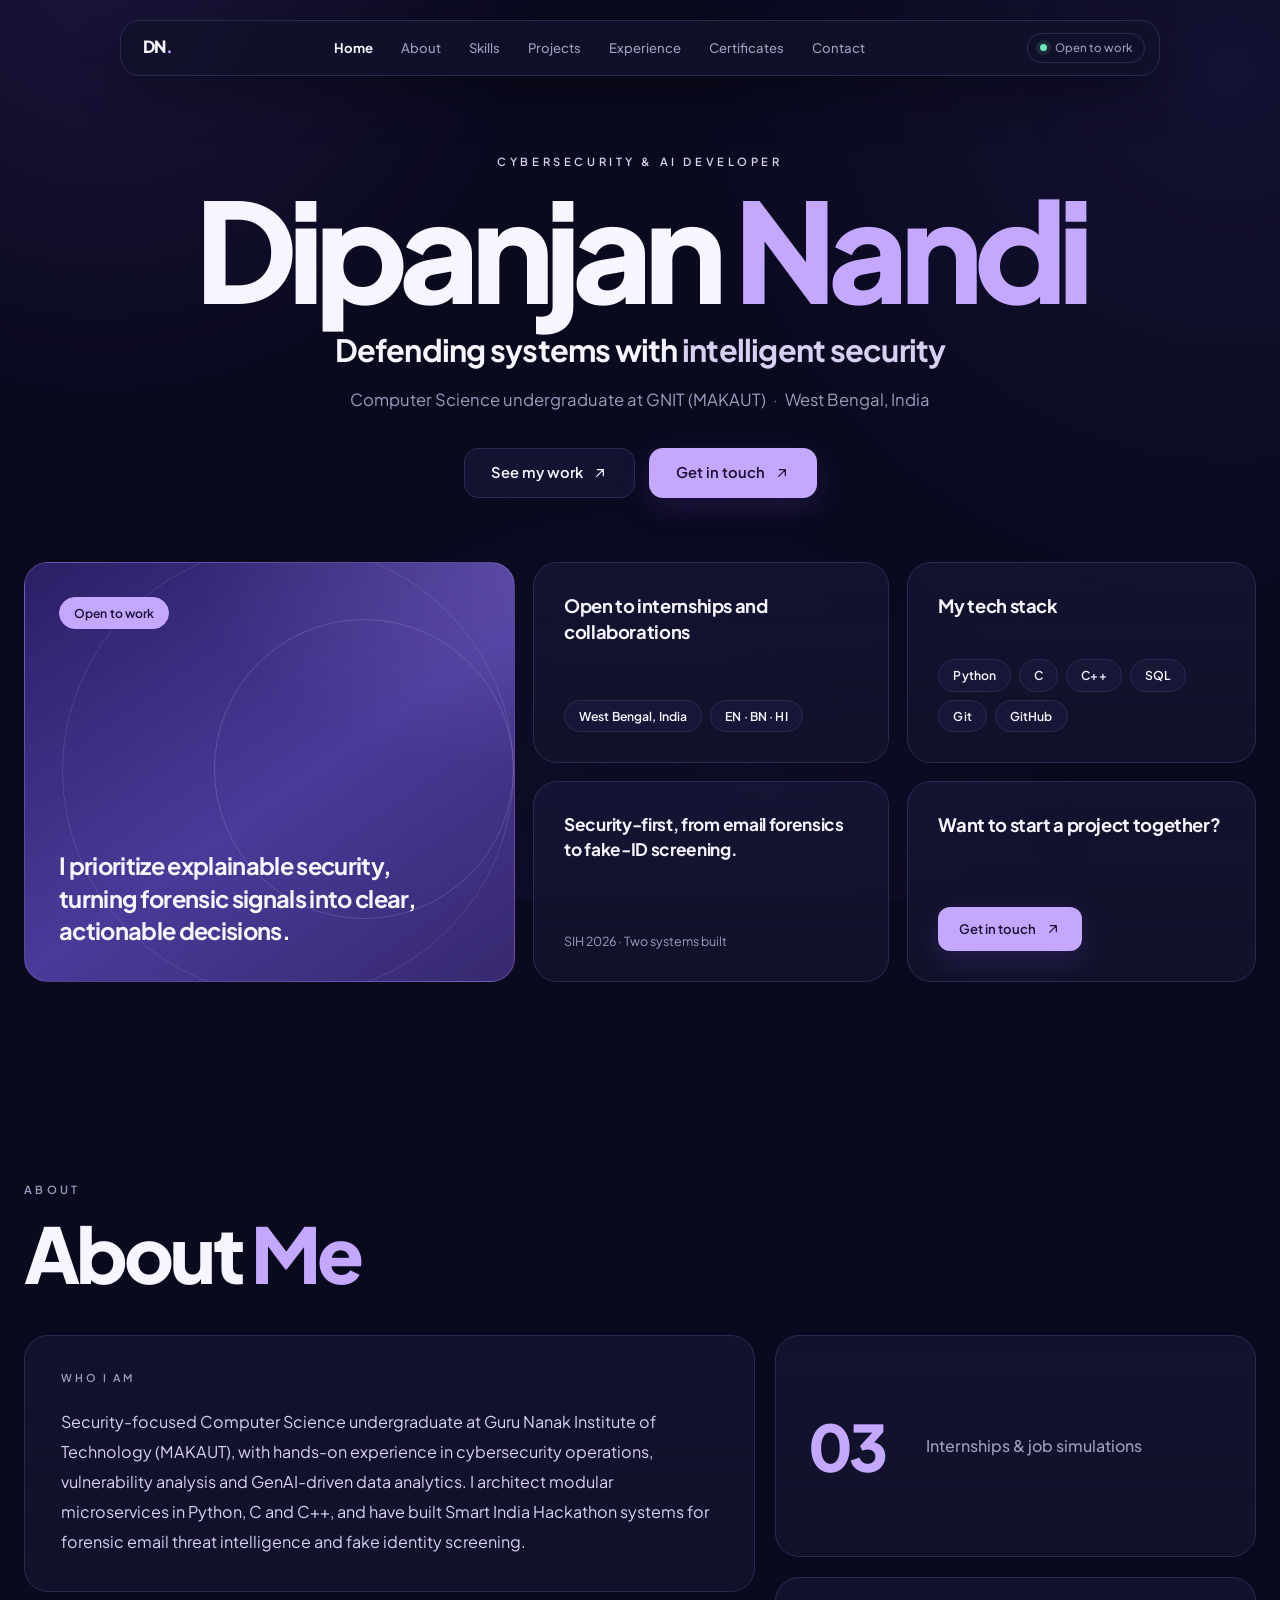
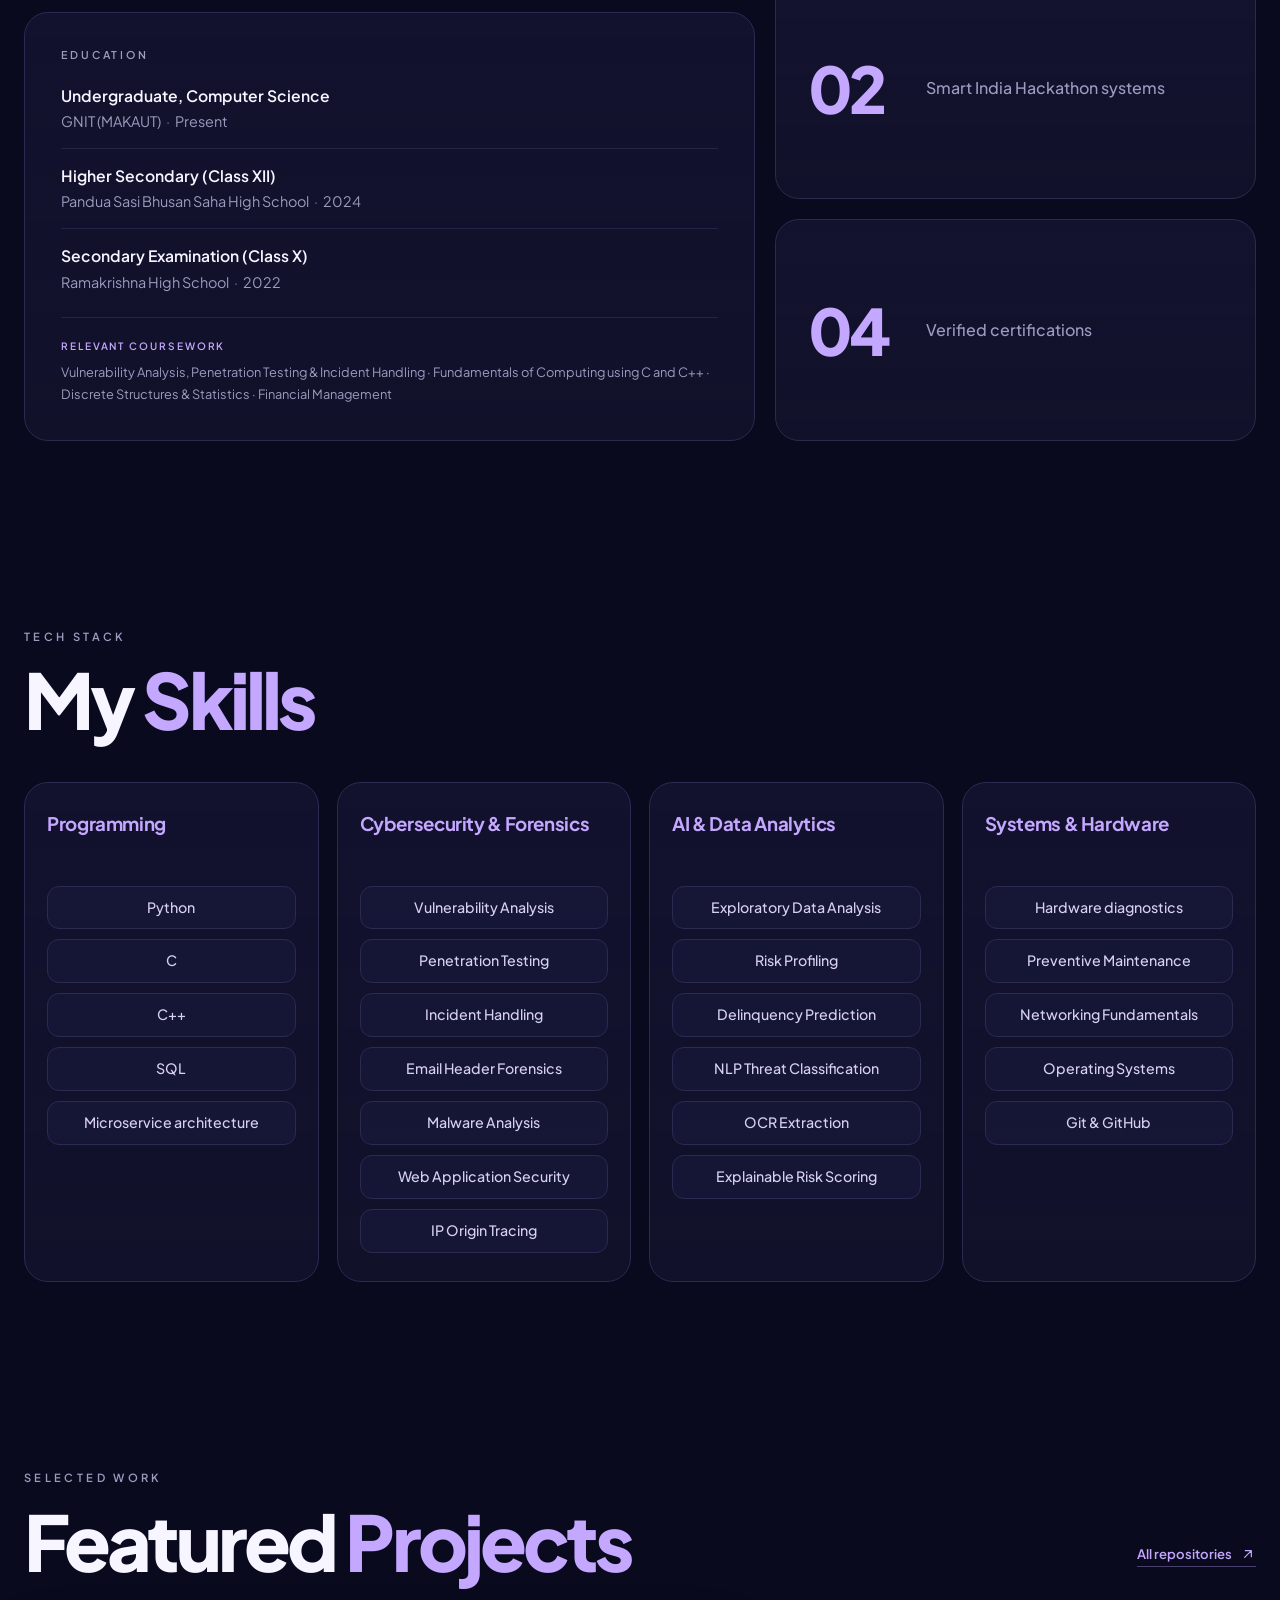
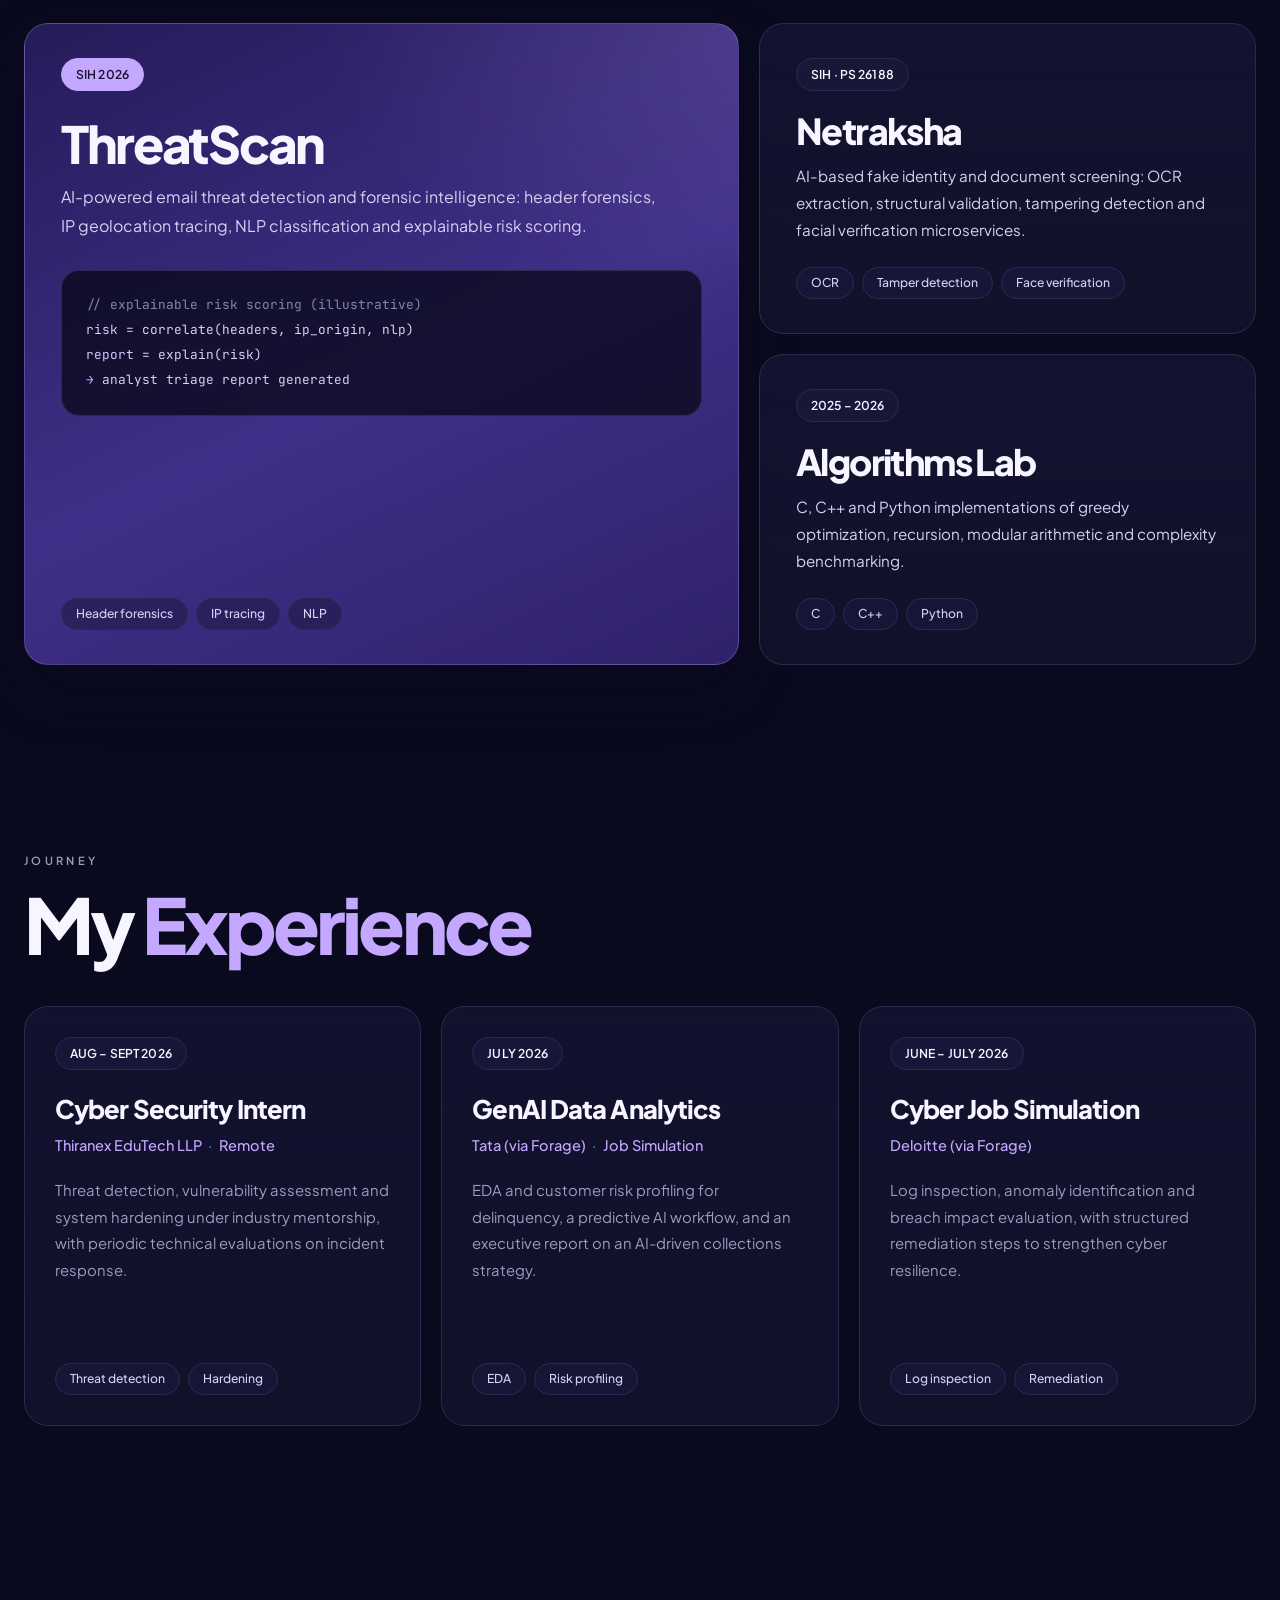
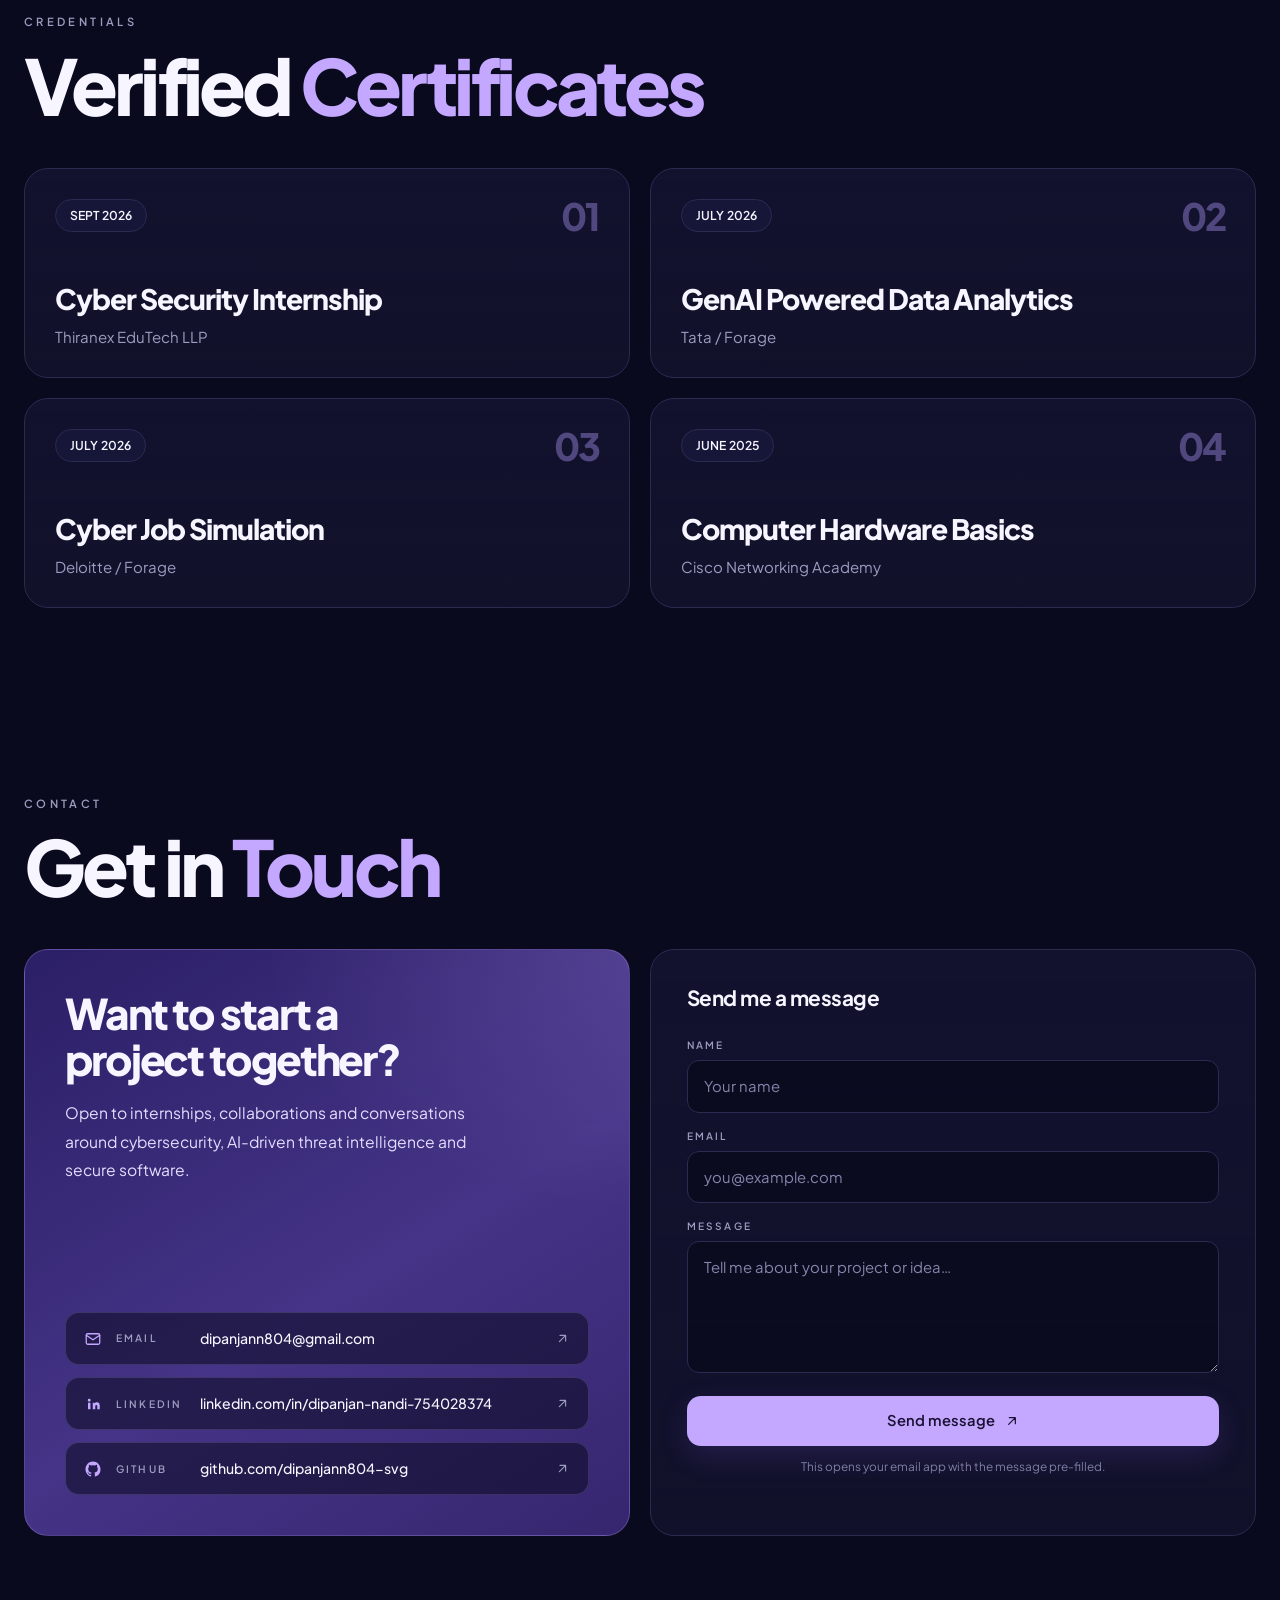
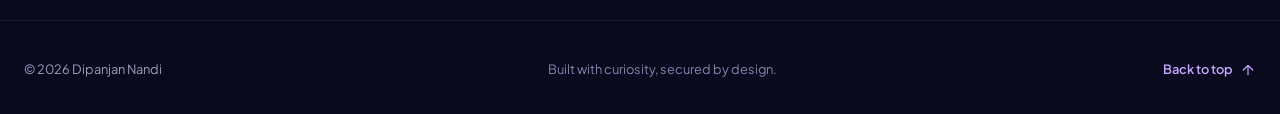
==== index.html @ 7b66d571 "Initial commit" ====
<!DOCTYPE html>
<html lang="en">
<head>
  <meta charset="UTF-8">
  <meta name="viewport" content="width=device-width, initial-scale=1.0">

  <title>Dipanjan Nandi — Cybersecurity &amp; AI Developer</title>
  <meta name="description" content="Portfolio of Dipanjan Nandi, a security-focused Computer Science undergraduate building AI-powered threat intelligence, forensic tooling and identity verification systems.">
  <meta name="author" content="Dipanjan Nandi">
  <meta name="theme-color" content="#0a0a1f">
  <meta name="color-scheme" content="dark">

  <meta property="og:type" content="website">
  <meta property="og:title" content="Dipanjan Nandi — Cybersecurity &amp; AI Developer">
  <meta property="og:description" content="Defending systems with intelligent security. Email forensics, threat intelligence and AI-driven document screening.">
  <meta property="og:image" content="assets/og-image.png">
  <meta name="twitter:card" content="summary_large_image">
  <meta name="twitter:title" content="Dipanjan Nandi — Cybersecurity &amp; AI Developer">
  <meta name="twitter:description" content="Defending systems with intelligent security.">
  <meta name="twitter:image" content="assets/og-image.png">

  <link rel="icon" href="assets/favicon.svg" type="image/svg+xml">
  <link rel="preconnect" href="https://fonts.googleapis.com">
  <link rel="preconnect" href="https://fonts.gstatic.com" crossorigin>
  <link href="https://fonts.googleapis.com/css2?family=Plus+Jakarta+Sans:wght@400;500;600;700;800&family=JetBrains+Mono:wght@400;500&display=swap" rel="stylesheet">
  <link rel="stylesheet" href="css/styles.css">
  <noscript>
    <style>
      @media (max-width: 940px) {
        .nav {
          flex-wrap: wrap;
        }

        .nav__toggle {
          display: none;
        }

        .nav__panel {
          position: static;
          display: block;
          width: 100%;
          margin-top: 8px;
          padding: 0;
          border: 0;
          background: transparent;
          box-shadow: none;
        }

        .nav__list {
          flex-direction: row;
          flex-wrap: wrap;
          gap: 2px;
        }

        .nav__link {
          padding: 8px 10px;
          font-size: 0.8rem;
        }
      }
    </style>
  </noscript>
  <script>document.documentElement.classList.add('js');</script>
  <script type="application/ld+json">
  {
    "@context": "https://schema.org",
    "@type": "Person",
    "name": "Dipanjan Nandi",
    "jobTitle": "Cybersecurity & AI Developer",
    "description": "Security-focused Computer Science undergraduate building AI-powered threat intelligence, forensic tooling and identity verification systems.",
    "email": "dipanjann804@gmail.com",
    "address": {
      "@type": "PostalAddress",
      "addressRegion": "West Bengal",
      "addressCountry": "IN"
    },
    "alumniOf": {
      "@type": "CollegeOrUniversity",
      "name": "Guru Nanak Institute of Technology (MAKAUT)"
    },
    "sameAs": [
      "https://github.com/dipanjann804-svg",
      "https://www.linkedin.com/in/dipanjan-nandi-754028374"
    ],
    "knowsLanguage": ["English", "Bengali", "Hindi"],
    "knowsAbout": [
      "Cybersecurity",
      "Email header forensics",
      "Threat intelligence",
      "Vulnerability analysis",
      "Penetration testing",
      "Malware analysis",
      "AI-driven data analytics",
      "NLP threat classification",
      "OCR extraction",
      "Explainable risk scoring"
    ]
  }
  </script>
</head>
<body>
  <a class="skip-link" href="#main">Skip to content</a>

  <header class="site-header">
    <nav class="nav" aria-label="Primary">
      <a class="nav__brand" href="#home" aria-label="DN. — Dipanjan Nandi, back to home">DN<span>.</span></a>

      <button class="nav__toggle" type="button" aria-expanded="false" aria-controls="primary-menu">
        <span class="sr-only">Open navigation menu</span>
        <span class="nav__toggle-bars" aria-hidden="true"></span>
      </button>

      <div class="nav__panel" id="primary-menu">
        <ul class="nav__list">
          <li><a class="nav__link is-active" href="#home" aria-current="location">Home</a></li>
          <li><a class="nav__link" href="#about">About</a></li>
          <li><a class="nav__link" href="#skills">Skills</a></li>
          <li><a class="nav__link" href="#projects">Projects</a></li>
          <li><a class="nav__link" href="#experience">Experience</a></li>
          <li><a class="nav__link" href="#certificates">Certificates</a></li>
          <li><a class="nav__link" href="#contact">Contact</a></li>
        </ul>
      </div>

      <p class="nav__status"><span class="status-dot" aria-hidden="true"></span>Open to work</p>
    </nav>
  </header>

  <main id="main">
    <!-- 01 — Home -->
    <section class="section hero" id="home" data-page="01" aria-labelledby="hero-title">
      <div class="container">
        <div class="hero__intro">
          <p class="eyebrow" data-reveal>Cybersecurity &amp; AI Developer</p>
          <h1 id="hero-title" data-reveal style="--delay: 60ms">Dipanjan <span class="text-accent">Nandi</span></h1>
          <p class="hero__tagline" data-reveal style="--delay: 120ms">Defending systems with <span class="text-soft">intelligent security</span></p>
          <p class="hero__meta" data-reveal style="--delay: 180ms">
            Computer Science undergraduate at GNIT (MAKAUT) <span aria-hidden="true">·</span> West Bengal, India
          </p>
          <div class="hero__actions" data-reveal style="--delay: 240ms">
            <a class="btn btn--secondary" href="#projects">
              See my work
              <svg class="icon" viewBox="0 0 24 24" fill="none" stroke="currentColor" stroke-width="1.8" stroke-linecap="round" stroke-linejoin="round" aria-hidden="true"><path d="M7 17 17 7M8 7h9v9"/></svg>
            </a>
            <a class="btn btn--primary" href="#contact">
              Get in touch
              <svg class="icon" viewBox="0 0 24 24" fill="none" stroke="currentColor" stroke-width="1.8" stroke-linecap="round" stroke-linejoin="round" aria-hidden="true"><path d="M7 17 17 7M8 7h9v9"/></svg>
            </a>
          </div>
        </div>

        <div class="hero__grid">
          <article class="bento bento--feature" data-reveal style="--delay: 160ms">
            <span class="chip chip--solid">Open to work</span>
            <p class="bento__quote">I prioritize explainable security, turning forensic signals into clear, actionable decisions.</p>
          </article>

          <article class="bento" data-reveal style="--delay: 220ms">
            <h2 class="bento__title">Open to internships and collaborations</h2>
            <ul class="chip-row" aria-label="Location and languages">
              <li class="chip">West Bengal, India</li>
              <li class="chip">EN · BN · HI</li>
            </ul>
          </article>

          <article class="bento" data-reveal style="--delay: 280ms">
            <h2 class="bento__title">My tech stack</h2>
            <ul class="chip-row" aria-label="Core technologies">
              <li class="chip">Python</li>
              <li class="chip">C</li>
              <li class="chip">C++</li>
              <li class="chip">SQL</li>
              <li class="chip">Git</li>
              <li class="chip">GitHub</li>
            </ul>
          </article>

          <article class="bento" data-reveal style="--delay: 340ms">
            <p class="bento__statement">Security-first, from email forensics to fake-ID screening.</p>
            <p class="bento__meta">SIH 2026 <span aria-hidden="true">·</span> Two systems built</p>
          </article>

          <article class="bento" data-reveal style="--delay: 400ms">
            <h2 class="bento__title">Want to start a project together?</h2>
            <a class="btn btn--primary btn--small" href="#contact">
              Get in touch
              <svg class="icon" viewBox="0 0 24 24" fill="none" stroke="currentColor" stroke-width="1.8" stroke-linecap="round" stroke-linejoin="round" aria-hidden="true"><path d="M7 17 17 7M8 7h9v9"/></svg>
            </a>
          </article>
        </div>
      </div>
    </section>

    <!-- 02 — About -->
    <section class="section" id="about" data-page="02" aria-labelledby="about-title">
      <div class="container">
        <header class="section-heading" data-reveal>
          <p class="eyebrow">About</p>
          <h2 id="about-title">About <span class="text-accent">Me</span></h2>
        </header>

        <div class="about-grid">
          <div class="stack">
            <article class="card about-card" data-reveal>
              <p class="card-label">Who I am</p>
              <p class="about-copy">
                Security-focused Computer Science undergraduate at Guru Nanak Institute of Technology
                (MAKAUT), with hands-on experience in cybersecurity operations, vulnerability analysis
                and GenAI-driven data analytics. I architect modular microservices in Python, C and C++,
                and have built Smart India Hackathon systems for forensic email threat intelligence and
                fake identity screening.
              </p>
            </article>

            <article class="card about-card" data-reveal style="--delay: 80ms">
              <p class="card-label">Education</p>
              <ul class="education">
                <li>
                  <span class="education__title">Undergraduate, Computer Science</span>
                  <span class="education__meta">GNIT (MAKAUT) <span aria-hidden="true">·</span> Present</span>
                </li>
                <li>
                  <span class="education__title">Higher Secondary (Class XII)</span>
                  <span class="education__meta">Pandua Sasi Bhusan Saha High School <span aria-hidden="true">·</span> 2024</span>
                </li>
                <li>
                  <span class="education__title">Secondary Examination (Class X)</span>
                  <span class="education__meta">Ramakrishna High School <span aria-hidden="true">·</span> 2022</span>
                </li>
              </ul>
              <p class="coursework">
                <span>Relevant coursework</span>
                Vulnerability Analysis, Penetration Testing &amp; Incident Handling · Fundamentals of
                Computing using C and C++ · Discrete Structures &amp; Statistics · Financial Management
              </p>
            </article>
          </div>

          <div class="stats">
            <article class="stat-card" data-reveal style="--delay: 80ms">
              <p class="stat-number">03</p>
              <p class="stat-label">Internships &amp; job simulations</p>
            </article>
            <article class="stat-card" data-reveal style="--delay: 160ms">
              <p class="stat-number">02</p>
              <p class="stat-label">Smart India Hackathon systems</p>
            </article>
            <article class="stat-card" data-reveal style="--delay: 240ms">
              <p class="stat-number">04</p>
              <p class="stat-label">Verified certifications</p>
            </article>
          </div>
        </div>
      </div>
    </section>

    <!-- 03 — Skills -->
    <section class="section" id="skills" data-page="03" aria-labelledby="skills-title">
      <div class="container">
        <header class="section-heading" data-reveal>
          <p class="eyebrow">Tech stack</p>
          <h2 id="skills-title">My <span class="text-accent">Skills</span></h2>
        </header>

        <div class="skills-grid">
          <article class="card skill-card" data-reveal>
            <h3>Programming</h3>
            <ul class="skill-list">
              <li>Python</li>
              <li>C</li>
              <li>C++</li>
              <li>SQL</li>
              <li>Microservice architecture</li>
            </ul>
          </article>

          <article class="card skill-card" data-reveal style="--delay: 70ms">
            <h3>Cybersecurity &amp; Forensics</h3>
            <ul class="skill-list">
              <li>Vulnerability Analysis</li>
              <li>Penetration Testing</li>
              <li>Incident Handling</li>
              <li>Email Header Forensics</li>
              <li>Malware Analysis</li>
              <li>Web Application Security</li>
              <li>IP Origin Tracing</li>
            </ul>
          </article>

          <article class="card skill-card" data-reveal style="--delay: 140ms">
            <h3>AI &amp; Data Analytics</h3>
            <ul class="skill-list">
              <li>Exploratory Data Analysis</li>
              <li>Risk Profiling</li>
              <li>Delinquency Prediction</li>
              <li>NLP Threat Classification</li>
              <li>OCR Extraction</li>
              <li>Explainable Risk Scoring</li>
            </ul>
          </article>

          <article class="card skill-card" data-reveal style="--delay: 210ms">
            <h3>Systems &amp; Hardware</h3>
            <ul class="skill-list">
              <li>Hardware diagnostics</li>
              <li>Preventive Maintenance</li>
              <li>Networking Fundamentals</li>
              <li>Operating Systems</li>
              <li>Git &amp; GitHub</li>
            </ul>
          </article>
        </div>
      </div>
    </section>

    <!-- 04 — Projects -->
    <section class="section" id="projects" data-page="04" aria-labelledby="projects-title">
      <div class="container">
        <div class="section-head">
          <header class="section-heading" data-reveal>
            <p class="eyebrow">Selected work</p>
            <h2 id="projects-title">Featured <span class="text-accent">Projects</span></h2>
          </header>
          <a class="ghost-link" href="https://github.com/dipanjann804-svg?tab=repositories" target="_blank" rel="noopener noreferrer" data-reveal>
            All repositories
            <svg class="icon" viewBox="0 0 24 24" fill="none" stroke="currentColor" stroke-width="1.8" stroke-linecap="round" stroke-linejoin="round" aria-hidden="true"><path d="M7 17 17 7M8 7h9v9"/></svg>
          </a>
        </div>

        <div class="projects-grid">
          <article class="project-card project-card--feature" data-reveal>
            <span class="chip chip--solid">SIH 2026</span>
            <h3>ThreatScan</h3>
            <p class="project-copy">
              AI-powered email threat detection and forensic intelligence: header forensics, IP
              geolocation tracing, NLP classification and explainable risk scoring.
            </p>

            <pre class="code-block" tabindex="0" aria-label="Illustrative ThreatScan risk-scoring workflow"><code><span class="code-comment">// explainable risk scoring (illustrative)</span>
<span class="code-key">risk</span> = correlate(headers, ip_origin, nlp)
<span class="code-key">report</span> = explain(risk)
<span class="code-arrow">→</span> analyst triage report generated</code></pre>

            <ul class="tags" aria-label="ThreatScan capabilities">
              <li class="tag">Header forensics</li>
              <li class="tag">IP tracing</li>
              <li class="tag">NLP</li>
            </ul>
          </article>

          <div class="project-stack">
            <article class="project-card" data-reveal style="--delay: 90ms">
              <span class="chip">SIH · PS 26188</span>
              <h3>Netraksha</h3>
              <p class="project-copy">
                AI-based fake identity and document screening: OCR extraction, structural validation,
                tampering detection and facial verification microservices.
              </p>
              <ul class="tags" aria-label="Netraksha capabilities">
                <li class="tag">OCR</li>
                <li class="tag">Tamper detection</li>
                <li class="tag">Face verification</li>
              </ul>
            </article>

            <article class="project-card" data-reveal style="--delay: 160ms">
              <span class="chip">2025 – 2026</span>
              <h3>Algorithms Lab</h3>
              <p class="project-copy">
                C, C++ and Python implementations of greedy optimization, recursion, modular arithmetic
                and complexity benchmarking.
              </p>
              <ul class="tags" aria-label="Algorithms Lab languages">
                <li class="tag">C</li>
                <li class="tag">C++</li>
                <li class="tag">Python</li>
              </ul>
            </article>
          </div>
        </div>
      </div>
    </section>

    <!-- 05 — Experience -->
    <section class="section" id="experience" data-page="05" aria-labelledby="experience-title">
      <div class="container">
        <header class="section-heading" data-reveal>
          <p class="eyebrow">Journey</p>
          <h2 id="experience-title">My <span class="text-accent">Experience</span></h2>
        </header>

        <div class="experience-grid">
          <article class="card exp-card" data-reveal>
            <span class="chip">AUG – SEPT 2026</span>
            <h3>Cyber Security Intern</h3>
            <p class="exp-org">Thiranex EduTech LLP <span aria-hidden="true">·</span> Remote</p>
            <p class="exp-copy">
              Threat detection, vulnerability assessment and system hardening under industry mentorship,
              with periodic technical evaluations on incident response.
            </p>
            <ul class="tags" aria-label="Focus areas">
              <li class="tag">Threat detection</li>
              <li class="tag">Hardening</li>
            </ul>
          </article>

          <article class="card exp-card" data-reveal style="--delay: 80ms">
            <span class="chip">JULY 2026</span>
            <h3>GenAI Data Analytics</h3>
            <p class="exp-org">Tata (via Forage) <span aria-hidden="true">·</span> Job Simulation</p>
            <p class="exp-copy">
              EDA and customer risk profiling for delinquency, a predictive AI workflow, and an executive
              report on an AI-driven collections strategy.
            </p>
            <ul class="tags" aria-label="Focus areas">
              <li class="tag">EDA</li>
              <li class="tag">Risk profiling</li>
            </ul>
          </article>

          <article class="card exp-card" data-reveal style="--delay: 160ms">
            <span class="chip">JUNE – JULY 2026</span>
            <h3>Cyber Job Simulation</h3>
            <p class="exp-org">Deloitte (via Forage)</p>
            <p class="exp-copy">
              Log inspection, anomaly identification and breach impact evaluation, with structured
              remediation steps to strengthen cyber resilience.
            </p>
            <ul class="tags" aria-label="Focus areas">
              <li class="tag">Log inspection</li>
              <li class="tag">Remediation</li>
            </ul>
          </article>
        </div>
      </div>
    </section>

    <!-- 06 — Certificates -->
    <section class="section" id="certificates" data-page="06" aria-labelledby="certificates-title">
      <div class="container">
        <header class="section-heading" data-reveal>
          <p class="eyebrow">Credentials</p>
          <h2 id="certificates-title">Verified <span class="text-accent">Certificates</span></h2>
        </header>

        <div class="cert-grid">
          <article class="card cert-card" data-reveal>
            <div class="cert-top">
              <span class="chip">SEPT 2026</span>
              <span class="cert-index" aria-hidden="true">01</span>
            </div>
            <div class="cert-body">
              <h3>Cyber Security Internship</h3>
              <p class="cert-issuer">Thiranex EduTech LLP</p>
            </div>
          </article>

          <article class="card cert-card" data-reveal style="--delay: 70ms">
            <div class="cert-top">
              <span class="chip">JULY 2026</span>
              <span class="cert-index" aria-hidden="true">02</span>
            </div>
            <div class="cert-body">
              <h3>GenAI Powered Data Analytics</h3>
              <p class="cert-issuer">Tata / Forage</p>
            </div>
          </article>

          <article class="card cert-card" data-reveal style="--delay: 140ms">
            <div class="cert-top">
              <span class="chip">JULY 2026</span>
              <span class="cert-index" aria-hidden="true">03</span>
            </div>
            <div class="cert-body">
              <h3>Cyber Job Simulation</h3>
              <p class="cert-issuer">Deloitte / Forage</p>
            </div>
          </article>

          <article class="card cert-card" data-reveal style="--delay: 210ms">
            <div class="cert-top">
              <span class="chip">JUNE 2025</span>
              <span class="cert-index" aria-hidden="true">04</span>
            </div>
            <div class="cert-body">
              <h3>Computer Hardware Basics</h3>
              <p class="cert-issuer">Cisco Networking Academy</p>
            </div>
          </article>
        </div>
      </div>
    </section>

    <!-- 07 — Contact -->
    <section class="section" id="contact" data-page="07" aria-labelledby="contact-title">
      <div class="container">
        <header class="section-heading" data-reveal>
          <p class="eyebrow">Contact</p>
          <h2 id="contact-title">Get in <span class="text-accent">Touch</span></h2>
        </header>

        <div class="contact-grid">
          <article class="contact-card" data-reveal>
            <h3>Want to start a<br>project together?</h3>
            <p class="contact-lead">
              Open to internships, collaborations and conversations around cybersecurity, AI-driven
              threat intelligence and secure software.
            </p>

            <div class="contact-list">
              <a class="contact-row" href="mailto:dipanjann804@gmail.com">
                <svg class="contact-icon" viewBox="0 0 24 24" fill="none" stroke="currentColor" stroke-width="1.7" stroke-linecap="round" stroke-linejoin="round" aria-hidden="true"><rect x="3" y="5" width="18" height="14" rx="2"/><path d="m3 7 9 6 9-6"/></svg>
                <span class="contact-label">Email</span>
                <span class="contact-value">dipanjann804@gmail.com</span>
                <svg class="contact-arrow" viewBox="0 0 24 24" fill="none" stroke="currentColor" stroke-width="1.8" stroke-linecap="round" stroke-linejoin="round" aria-hidden="true"><path d="M7 17 17 7M8 7h9v9"/></svg>
              </a>

              <a class="contact-row" href="https://www.linkedin.com/in/dipanjan-nandi-754028374" target="_blank" rel="noopener noreferrer">
                <svg class="contact-icon" viewBox="0 0 24 24" fill="currentColor" aria-hidden="true"><path d="M6.94 5a1.94 1.94 0 1 1 0 3.88 1.94 1.94 0 0 1 0-3.88ZM5.3 10.2h3.3V19H5.3v-8.8Zm5.4 0h3.16v1.2h.05c.44-.83 1.52-1.7 3.13-1.7 3.35 0 3.97 2.2 3.97 5.06V19h-3.3v-3.75c0-.9-.02-2.06-1.25-2.06-1.25 0-1.44.98-1.44 1.99V19h-3.32v-8.8Z"/></svg>
                <span class="contact-label">LinkedIn</span>
                <span class="contact-value">linkedin.com/in/dipanjan-nandi-754028374</span>
                <svg class="contact-arrow" viewBox="0 0 24 24" fill="none" stroke="currentColor" stroke-width="1.8" stroke-linecap="round" stroke-linejoin="round" aria-hidden="true"><path d="M7 17 17 7M8 7h9v9"/></svg>
              </a>

              <a class="contact-row" href="https://github.com/dipanjann804-svg" target="_blank" rel="noopener noreferrer">
                <svg class="contact-icon" viewBox="0 0 24 24" fill="currentColor" aria-hidden="true"><path d="M12 2C6.48 2 2 6.58 2 12.25c0 4.53 2.87 8.37 6.84 9.73.5.1.68-.22.68-.49v-1.72c-2.78.62-3.37-1.37-3.37-1.37-.45-1.18-1.11-1.5-1.11-1.5-.91-.64.07-.63.07-.63 1 .07 1.53 1.06 1.53 1.06.9 1.57 2.34 1.12 2.91.86.09-.66.35-1.12.63-1.38-2.22-.26-4.56-1.14-4.56-5.07 0-1.12.39-2.03 1.03-2.75-.1-.26-.45-1.3.1-2.71 0 0 .84-.28 2.75 1.05a9.36 9.36 0 0 1 5 0c1.91-1.33 2.75-1.05 2.75-1.05.55 1.41.2 2.45.1 2.71.64.72 1.03 1.63 1.03 2.75 0 3.94-2.34 4.8-4.57 5.06.36.32.68.94.68 1.9v2.82c0 .27.18.59.69.49A10.26 10.26 0 0 0 22 12.25C22 6.58 17.52 2 12 2Z"/></svg>
                <span class="contact-label">GitHub</span>
                <span class="contact-value">github.com/dipanjann804-svg</span>
                <svg class="contact-arrow" viewBox="0 0 24 24" fill="none" stroke="currentColor" stroke-width="1.8" stroke-linecap="round" stroke-linejoin="round" aria-hidden="true"><path d="M7 17 17 7M8 7h9v9"/></svg>
              </a>
            </div>
          </article>

          <article class="card contact-form-card" data-reveal style="--delay: 90ms">
            <h3>Send me a message</h3>
            <form id="contact-form" action="mailto:dipanjann804@gmail.com" method="post" enctype="text/plain">
              <div class="field">
                <label for="name">Name</label>
                <input id="name" name="name" type="text" placeholder="Your name" autocomplete="name" required>
              </div>
              <div class="field">
                <label for="email">Email</label>
                <input id="email" name="email" type="email" placeholder="you@example.com" autocomplete="email" required>
              </div>
              <div class="field">
                <label for="message">Message</label>
                <textarea id="message" name="message" placeholder="Tell me about your project or idea…" required></textarea>
              </div>
              <button class="btn btn--primary btn--full" type="submit">
                Send message
                <svg class="icon" viewBox="0 0 24 24" fill="none" stroke="currentColor" stroke-width="1.8" stroke-linecap="round" stroke-linejoin="round" aria-hidden="true"><path d="M7 17 17 7M8 7h9v9"/></svg>
              </button>
              <p class="form-note">This opens your email app with the message pre-filled.</p>
              <p class="form-status" id="form-status" role="status" aria-live="polite"></p>
            </form>
          </article>
        </div>
      </div>
    </section>
  </main>

  <footer class="site-footer">
    <div class="container footer-inner">
      <p>© <span id="year">2026</span> Dipanjan Nandi</p>
      <p class="footer-tagline">Built with curiosity, secured by design.</p>
      <a class="back-to-top" href="#home">
        Back to top
        <svg class="icon" viewBox="0 0 24 24" fill="none" stroke="currentColor" stroke-width="1.8" stroke-linecap="round" stroke-linejoin="round" aria-hidden="true"><path d="M12 19V5M5 12l7-7 7 7"/></svg>
      </a>
    </div>
  </footer>

  <div class="page-marker" aria-hidden="true"><span id="page-current">01</span><span class="page-marker__sep">/</span>07</div>

  <script src="js/main.js" defer></script>
</body>
</html>
---- css/styles.css ----
/* ==========================================================================
   Dipanjan Nandi — portfolio styles
   Palette and layout derived from the supplied Figma-style deck.
   ========================================================================== */

:root {
  color-scheme: dark;
  --bg: #0a0a1f;
  --bg-deep: #070714;
  --surface: #12122b;
  --surface-2: #1b1b40;
  --surface-3: #22224d;
  --border: #2b2b52;
  --border-soft: rgba(196, 167, 255, 0.16);
  --text: #f7f5ff;
  --text-soft: #d8d0f2;
  --muted: #9c9cbf;
  --lavender: #c4a7ff;
  --violet: #8b5cf6;
  --deep: #4a3a99;
  --deep-2: #2b1f66;
  --green: #6ee7b7;
  --font-sans: "Plus Jakarta Sans", "Segoe UI", system-ui, -apple-system, sans-serif;
  --font-mono: "JetBrains Mono", "Cascadia Code", "Courier New", monospace;
  --radius-xl: 24px;
  --radius-lg: 18px;
  --radius-md: 14px;
  --radius-sm: 10px;
  --max: 1240px;
  --ease: cubic-bezier(0.22, 0.75, 0.25, 1);
}

*,
*::before,
*::after {
  box-sizing: border-box;
}

html {
  scroll-behavior: smooth;
  -webkit-text-size-adjust: 100%;
}

body {
  margin: 0;
  min-height: 100vh;
  overflow-x: hidden;
  background-color: var(--bg);
  color: var(--text);
  font-family: var(--font-sans);
  font-size: 16px;
  line-height: 1.6;
  -webkit-font-smoothing: antialiased;
  text-rendering: optimizeLegibility;
}

body::before {
  position: fixed;
  inset: 0;
  z-index: -1;
  pointer-events: none;
  content: "";
  background:
    radial-gradient(720px circle at 8% -4%, rgba(139, 92, 246, 0.13), transparent 62%),
    radial-gradient(900px circle at 96% 8%, rgba(74, 58, 153, 0.16), transparent 60%),
    radial-gradient(720px circle at 50% 104%, rgba(43, 31, 102, 0.16), transparent 64%);
}

::selection {
  background: var(--lavender);
  color: #17102e;
}

img,
svg {
  display: block;
}

a {
  color: inherit;
  text-decoration: none;
}

ul {
  margin: 0;
  padding: 0;
  list-style: none;
}

p,
h1,
h2,
h3 {
  margin-top: 0;
}

button,
input,
textarea {
  font: inherit;
}

button {
  cursor: pointer;
}

:focus-visible {
  outline: 2px solid var(--lavender);
  outline-offset: 3px;
  border-radius: 6px;
}

.skip-link {
  position: fixed;
  top: 14px;
  left: 14px;
  z-index: 200;
  padding: 10px 16px;
  border-radius: 8px;
  background: var(--lavender);
  color: #17102e;
  font-size: 0.85rem;
  font-weight: 700;
  transform: translateY(-160%);
  transition: transform 0.2s var(--ease);
}

.skip-link:focus {
  transform: translateY(0);
}

.sr-only {
  position: absolute;
  width: 1px;
  height: 1px;
  padding: 0;
  margin: -1px;
  overflow: hidden;
  clip: rect(0, 0, 0, 0);
  white-space: nowrap;
  border: 0;
}

.container {
  width: min(100% - 48px, var(--max));
  margin-inline: auto;
}

.icon {
  width: 16px;
  height: 16px;
  flex: none;
}

/* --------------------------------------------------------------------------
   Navigation
   -------------------------------------------------------------------------- */

.site-header {
  position: fixed;
  top: 20px;
  right: 0;
  left: 0;
  z-index: 100;
  pointer-events: none;
}

.nav {
  position: relative;
  display: flex;
  align-items: center;
  gap: 18px;
  width: min(100% - 40px, 1040px);
  margin-inline: auto;
  padding: 10px 14px 10px 22px;
  border: 1px solid var(--border);
  border-radius: 20px;
  background: rgba(18, 18, 43, 0.76);
  box-shadow: 0 18px 50px rgba(0, 0, 0, 0.32);
  backdrop-filter: blur(18px);
  -webkit-backdrop-filter: blur(18px);
  pointer-events: auto;
}

.nav__brand {
  flex: none;
  color: var(--text);
  font-size: 1.05rem;
  font-weight: 800;
  letter-spacing: -0.045em;
  line-height: 1;
}

.nav__brand span {
  color: var(--lavender);
}

.nav__panel {
  display: flex;
  flex: 1;
  justify-content: center;
}

.nav__list {
  display: flex;
  align-items: center;
  gap: 2px;
}

.nav__link {
  display: block;
  padding: 9px 13px;
  border-radius: 10px;
  color: var(--muted);
  font-size: 0.82rem;
  font-weight: 500;
  line-height: 1.2;
  transition:
    color 0.2s var(--ease),
    background-color 0.2s var(--ease);
}

.nav__link:hover {
  background: rgba(196, 167, 255, 0.07);
  color: var(--text);
}

.nav__link.is-active {
  color: var(--text);
  font-weight: 700;
}

.nav__status {
  display: flex;
  flex: none;
  align-items: center;
  gap: 8px;
  margin: 0;
  padding: 7px 12px;
  border: 1px solid var(--border);
  border-radius: 999px;
  color: var(--muted);
  font-size: 0.72rem;
  font-weight: 500;
  line-height: 1.2;
  white-space: nowrap;
}

.status-dot {
  width: 7px;
  height: 7px;
  border-radius: 50%;
  background: var(--green);
  box-shadow: 0 0 0 4px rgba(110, 231, 183, 0.12);
}

.nav__toggle {
  display: none;
  place-items: center;
  width: 40px;
  height: 40px;
  margin-left: auto;
  border: 1px solid var(--border);
  border-radius: 11px;
  background: var(--surface-2);
  color: var(--text);
}

.nav__toggle-bars {
  position: relative;
  display: block;
  width: 16px;
  height: 2px;
  border-radius: 2px;
  background: currentColor;
  transition: background-color 0.2s var(--ease);
}

.nav__toggle-bars::before,
.nav__toggle-bars::after {
  position: absolute;
  left: 0;
  width: 16px;
  height: 2px;
  border-radius: 2px;
  background: currentColor;
  content: "";
  transition:
    top 0.25s var(--ease),
    transform 0.25s var(--ease);
}

.nav__toggle-bars::before {
  top: -5px;
}

.nav__toggle-bars::after {
  top: 5px;
}

.nav__toggle.is-open .nav__toggle-bars {
  background: transparent;
}

.nav__toggle.is-open .nav__toggle-bars::before {
  top: 0;
  transform: rotate(45deg);
}

.nav__toggle.is-open .nav__toggle-bars::after {
  top: 0;
  transform: rotate(-45deg);
}

@keyframes nav-menu-in {
  from {
    opacity: 0;
    transform: translateY(-8px);
  }

  to {
    opacity: 1;
    transform: translateY(0);
  }
}

/* --------------------------------------------------------------------------
   Shared building blocks
   -------------------------------------------------------------------------- */

.section {
  position: relative;
  padding: 104px 0 84px;
  scroll-margin-top: 110px;
}

.eyebrow {
  margin: 0 0 18px;
  color: var(--muted);
  font-size: 0.7rem;
  font-weight: 600;
  letter-spacing: 0.3em;
  line-height: 1.4;
  text-transform: uppercase;
}

.section-heading {
  margin-bottom: 46px;
}

.section-heading h2 {
  margin: 0;
  font-size: clamp(2.9rem, 6vw, 5.2rem);
  font-weight: 800;
  letter-spacing: -0.05em;
  line-height: 0.96;
}

.text-accent {
  color: var(--lavender);
}

.text-soft {
  color: var(--text-soft);
}

.card {
  position: relative;
  overflow: hidden;
  border: 1px solid var(--border);
  border-radius: var(--radius-xl);
  background: linear-gradient(180deg, rgba(27, 27, 64, 0.48) 0%, rgba(18, 18, 43, 0.94) 100%);
}

.chip {
  display: inline-flex;
  align-items: center;
  gap: 6px;
  padding: 7px 14px;
  border: 1px solid var(--border);
  border-radius: 999px;
  background: rgba(27, 27, 64, 0.62);
  color: var(--text);
  font-size: 0.76rem;
  font-weight: 600;
  letter-spacing: 0.01em;
  line-height: 1.35;
  white-space: nowrap;
}

.chip--solid {
  border-color: var(--lavender);
  background: var(--lavender);
  color: #191132;
}

.tag {
  padding: 7px 14px;
  border: 1px solid var(--border);
  border-radius: 999px;
  background: rgba(27, 27, 64, 0.55);
  color: var(--text-soft);
  font-size: 0.76rem;
  font-weight: 500;
  line-height: 1.3;
  white-space: nowrap;
}

.btn {
  display: inline-flex;
  align-items: center;
  justify-content: center;
  gap: 9px;
  min-height: 50px;
  padding: 13px 26px;
  border: 1px solid transparent;
  border-radius: var(--radius-md);
  font-size: 0.92rem;
  font-weight: 600;
  line-height: 1.2;
  transition:
    background-color 0.2s var(--ease),
    border-color 0.2s var(--ease),
    color 0.2s var(--ease),
    box-shadow 0.2s var(--ease),
    transform 0.2s var(--ease);
}

.btn:hover {
  transform: translateY(-2px);
}

.btn:active {
  transform: translateY(0);
}

.btn--primary {
  background: var(--lavender);
  color: #191132;
  box-shadow: 0 10px 30px rgba(139, 92, 246, 0.16);
}

.btn--primary:hover {
  background: #d5c0ff;
  box-shadow: 0 14px 36px rgba(139, 92, 246, 0.26);
}

.btn--secondary {
  border-color: var(--border);
  background: rgba(27, 27, 64, 0.55);
  color: var(--text);
}

.btn--secondary:hover {
  border-color: rgba(196, 167, 255, 0.4);
  background: rgba(43, 43, 82, 0.62);
}

.btn--small {
  min-height: 44px;
  padding: 11px 20px;
  border-radius: 12px;
  font-size: 0.82rem;
}

.btn--full {
  width: 100%;
}

.ghost-link {
  display: inline-flex;
  align-items: center;
  gap: 8px;
  padding-bottom: 3px;
  border-bottom: 1px solid rgba(196, 167, 255, 0.35);
  color: var(--lavender);
  font-size: 0.82rem;
  font-weight: 600;
  line-height: 1.4;
  white-space: nowrap;
  transition:
    border-color 0.2s var(--ease),
    color 0.2s var(--ease);
}

.ghost-link:hover {
  border-color: var(--lavender);
  color: #ddccff;
}

.section-head {
  display: flex;
  align-items: flex-end;
  justify-content: space-between;
  gap: 24px;
  margin-bottom: 46px;
}

.section-head .section-heading {
  margin-bottom: 0;
}

.section-head .ghost-link {
  margin-bottom: 10px;
}

/* --------------------------------------------------------------------------
   01 — Hero
   -------------------------------------------------------------------------- */

.hero {
  display: flex;
  align-items: center;
  min-height: 100vh;
  min-height: 100svh;
  padding-top: 154px;
  padding-bottom: 96px;
}

.hero__intro {
  text-align: center;
}

.hero__intro .eyebrow {
  margin-bottom: 20px;
  color: var(--text-soft);
  letter-spacing: 0.32em;
}

.hero h1 {
  margin: 0 0 24px;
  font-size: clamp(4rem, 10.8vw, 9.4rem);
  font-weight: 800;
  letter-spacing: -0.065em;
  line-height: 0.84;
  text-wrap: balance;
}

.hero__tagline {
  margin: 0 auto 16px;
  color: var(--text);
  font-size: clamp(1.3rem, 2.4vw, 2rem);
  font-weight: 700;
  letter-spacing: -0.025em;
  line-height: 1.3;
  text-wrap: balance;
}

.hero__meta {
  margin: 0 auto;
  max-width: 700px;
  color: var(--muted);
  font-size: clamp(0.95rem, 1.3vw, 1.08rem);
  font-weight: 400;
  line-height: 1.7;
}

.hero__meta span {
  margin: 0 4px;
  color: #6f6f95;
}

.hero__actions {
  display: flex;
  flex-wrap: wrap;
  justify-content: center;
  gap: 14px;
  margin-top: 34px;
}

.hero__grid {
  display: grid;
  grid-template-columns: 1.24fr 0.9fr 0.88fr;
  grid-template-rows: repeat(2, minmax(0, 1fr));
  gap: 18px;
  margin-top: 64px;
}

.bento {
  position: relative;
  display: flex;
  flex-direction: column;
  min-height: 190px;
  padding: 30px;
  overflow: hidden;
  border: 1px solid var(--border);
  border-radius: var(--radius-xl);
  background: linear-gradient(180deg, rgba(27, 27, 64, 0.55) 0%, rgba(18, 18, 43, 0.92) 100%);
  transition:
    border-color 0.25s var(--ease),
    background-color 0.25s var(--ease);
}

.bento:hover {
  border-color: rgba(196, 167, 255, 0.34);
}

.bento--feature {
  grid-row: span 2;
  justify-content: space-between;
  min-height: 420px;
  padding: 34px;
  overflow: hidden;
  overflow: clip;
  border-color: rgba(196, 167, 255, 0.24);
  background:
    radial-gradient(120% 90% at 100% 0%, rgba(196, 167, 255, 0.17) 0%, transparent 54%),
    linear-gradient(145deg, #2b1f66 0%, #4a3a99 54%, #37286f 100%);
  isolation: isolate;
}

.bento--feature > .chip {
  align-self: flex-start;
}

.bento--feature::before,
.bento--feature::after {
  position: absolute;
  z-index: -1;
  border: 1px solid rgba(221, 208, 255, 0.18);
  border-radius: 50%;
  content: "";
  pointer-events: none;
}

.bento--feature::before {
  top: 56px;
  right: 0;
  width: 300px;
  height: 300px;
}

.bento--feature::after {
  top: -18px;
  right: 0;
  width: 452px;
  height: 452px;
  opacity: 0.72;
}

.bento__quote {
  max-width: 94%;
  margin: 42px 0 0;
  font-size: clamp(1.25rem, 1.85vw, 1.6rem);
  font-weight: 700;
  letter-spacing: -0.028em;
  line-height: 1.38;
}

.bento__title {
  margin: 0 0 22px;
  font-size: 1.15rem;
  font-weight: 700;
  letter-spacing: -0.02em;
  line-height: 1.4;
}

.bento__statement {
  margin: 0;
  font-size: 1.08rem;
  font-weight: 700;
  letter-spacing: -0.018em;
  line-height: 1.45;
}

.bento__meta {
  margin: auto 0 0;
  padding-top: 18px;
  color: var(--muted);
  font-size: 0.78rem;
  font-weight: 400;
  line-height: 1.5;
}

.chip-row {
  display: flex;
  flex-wrap: wrap;
  gap: 8px;
  margin-top: auto;
}

.bento .btn {
  align-self: flex-start;
  margin-top: auto;
}

/* --------------------------------------------------------------------------
   02 — About
   -------------------------------------------------------------------------- */

.about-grid {
  display: grid;
  grid-template-columns: minmax(0, 1.52fr) minmax(0, 1fr);
  gap: 20px;
  align-items: stretch;
}

.stack {
  display: flex;
  flex-direction: column;
  gap: 20px;
}

.about-card {
  flex: 1 0 auto;
  padding: 34px 36px;
}

.card-label {
  margin: 0 0 22px;
  color: var(--muted);
  font-size: 0.67rem;
  font-weight: 600;
  letter-spacing: 0.27em;
  line-height: 1.4;
  text-transform: uppercase;
}

.about-copy {
  margin: 0;
  color: var(--text-soft);
  font-size: 1.01rem;
  line-height: 1.85;
}

.education li {
  display: flex;
  flex-direction: column;
  gap: 4px;
  padding: 15px 0;
  border-bottom: 1px solid rgba(43, 43, 82, 0.72);
}

.education li:first-child {
  padding-top: 0;
}

.education li:last-child {
  padding-bottom: 0;
  border-bottom: 0;
}

.education__title {
  color: var(--text);
  font-size: 0.98rem;
  font-weight: 600;
  line-height: 1.5;
}

.education__meta {
  color: var(--muted);
  font-size: 0.9rem;
  line-height: 1.5;
}

.education__meta span {
  margin: 0 3px;
  color: #6f6f95;
}

.coursework {
  margin: 24px 0 0;
  padding-top: 20px;
  border-top: 1px solid rgba(196, 167, 255, 0.12);
  color: var(--muted);
  font-size: 0.8rem;
  line-height: 1.75;
}

.coursework span {
  display: block;
  margin-bottom: 5px;
  color: var(--lavender);
  font-size: 0.63rem;
  font-weight: 600;
  letter-spacing: 0.19em;
  text-transform: uppercase;
}

.stats {
  display: grid;
  gap: 20px;
}

.stat-card {
  display: flex;
  align-items: center;
  gap: 30px;
  padding: 30px 32px;
  border: 1px solid var(--border);
  border-radius: var(--radius-xl);
  background: linear-gradient(180deg, rgba(27, 27, 64, 0.52) 0%, rgba(18, 18, 43, 0.94) 100%);
}

.stat-number {
  min-width: 88px;
  margin: 0;
  color: var(--lavender);
  font-size: clamp(3rem, 5vw, 4.4rem);
  font-weight: 800;
  letter-spacing: -0.06em;
  line-height: 1;
}

.stat-label {
  margin: 0;
  color: var(--muted);
  font-size: 1rem;
  font-weight: 500;
  line-height: 1.5;
}

/* --------------------------------------------------------------------------
   03 — Skills
   -------------------------------------------------------------------------- */

.skills-grid {
  display: grid;
  grid-template-columns: repeat(4, minmax(0, 1fr));
  gap: 18px;
  align-items: stretch;
}

.skill-card {
  display: flex;
  flex-direction: column;
  padding: 28px 22px;
}

.skill-card h3 {
  min-height: 2.7em;
  margin: 0 0 24px;
  color: var(--lavender);
  font-size: 1.17rem;
  font-weight: 700;
  letter-spacing: -0.02em;
  line-height: 1.35;
}

.skill-list {
  display: grid;
  gap: 10px;
}

.skill-list li {
  padding: 11px 10px;
  border: 1px solid var(--border);
  border-radius: 12px;
  background: rgba(27, 27, 64, 0.5);
  color: var(--text-soft);
  font-size: 0.89rem;
  font-weight: 500;
  line-height: 1.4;
  text-align: center;
  transition:
    border-color 0.2s var(--ease),
    background-color 0.2s var(--ease),
    color 0.2s var(--ease);
}

.skill-list li:hover {
  border-color: rgba(196, 167, 255, 0.4);
  background: rgba(43, 43, 82, 0.62);
  color: var(--text);
}

/* --------------------------------------------------------------------------
   04 — Projects
   -------------------------------------------------------------------------- */

.projects-grid {
  display: grid;
  grid-template-columns: minmax(0, 1.18fr) minmax(0, 0.82fr);
  gap: 20px;
  align-items: stretch;
}

.project-stack {
  display: grid;
  grid-template-rows: repeat(2, minmax(0, 1fr));
  gap: 20px;
}

.project-card {
  display: flex;
  flex-direction: column;
  padding: 34px 36px;
  overflow: hidden;
  border: 1px solid var(--border);
  border-radius: var(--radius-xl);
  background: linear-gradient(180deg, rgba(27, 27, 64, 0.54) 0%, rgba(18, 18, 43, 0.94) 100%);
  transition:
    border-color 0.25s var(--ease),
    box-shadow 0.25s var(--ease);
}

.project-card:hover {
  border-color: rgba(196, 167, 255, 0.34);
}

.project-card--feature {
  border-color: rgba(196, 167, 255, 0.25);
  background:
    radial-gradient(115% 80% at 105% 0%, rgba(196, 167, 255, 0.16) 0%, transparent 55%),
    linear-gradient(155deg, #251b59 0%, #3f2f88 54%, #30216b 100%);
  box-shadow: 0 24px 60px rgba(11, 7, 31, 0.28);
}

.project-card--feature:hover {
  border-color: rgba(221, 208, 255, 0.44);
}

.project-card .chip {
  align-self: flex-start;
}

.project-card h3 {
  margin: 20px 0 12px;
  font-size: clamp(1.8rem, 2.8vw, 2.5rem);
  font-weight: 800;
  letter-spacing: -0.045em;
  line-height: 1.1;
}

.project-card--feature h3 {
  margin-top: 24px;
  font-size: clamp(2.4rem, 4vw, 3.6rem);
}

.project-copy {
  margin: 0 0 24px;
  color: var(--text-soft);
  font-size: 0.95rem;
  line-height: 1.78;
}

.project-card--feature .project-copy {
  max-width: 95%;
  font-size: 1rem;
}

.code-block {
  margin: 6px 0 28px;
  padding: 22px 24px;
  overflow-x: auto;
  border: 1px solid rgba(196, 167, 255, 0.16);
  border-radius: var(--radius-lg);
  background: rgba(8, 8, 24, 0.76);
  color: var(--text-soft);
  font-family: var(--font-mono);
  font-size: 0.8rem;
  line-height: 1.95;
  white-space: pre;
}

.code-block code {
  font-family: inherit;
}

.code-comment {
  color: #8585ad;
}

.code-key {
  color: #d9c7ff;
}

.code-arrow {
  color: var(--lavender);
}

.tags {
  display: flex;
  flex-wrap: wrap;
  gap: 8px;
  margin-top: auto;
}

.project-stack .project-card .tags {
  margin-top: auto;
}

/* --------------------------------------------------------------------------
   05 — Experience
   -------------------------------------------------------------------------- */

.experience-grid {
  display: grid;
  grid-template-columns: repeat(3, minmax(0, 1fr));
  gap: 20px;
  align-items: stretch;
}

.exp-card {
  display: flex;
  flex-direction: column;
  padding: 30px;
  min-height: 420px;
}

.exp-card .chip {
  align-self: flex-start;
}

.exp-card h3 {
  margin: 24px 0 10px;
  font-size: clamp(1.4rem, 2vw, 1.85rem);
  font-weight: 800;
  letter-spacing: -0.035em;
  line-height: 1.2;
}

.exp-org {
  margin: 0 0 20px;
  color: var(--lavender);
  font-size: 0.91rem;
  font-weight: 500;
  line-height: 1.55;
}

.exp-org span {
  margin: 0 3px;
  color: #7a7aa2;
}

.exp-copy {
  margin: 0 0 28px;
  color: var(--muted);
  font-size: 0.93rem;
  line-height: 1.8;
}

/* --------------------------------------------------------------------------
   06 — Certificates
   -------------------------------------------------------------------------- */

.cert-grid {
  display: grid;
  grid-template-columns: repeat(2, minmax(0, 1fr));
  gap: 20px;
}

.cert-card {
  display: flex;
  flex-direction: column;
  justify-content: space-between;
  min-height: 210px;
  padding: 28px 30px;
}

.cert-top {
  display: flex;
  align-items: center;
  justify-content: space-between;
  gap: 16px;
}

.cert-index {
  color: rgba(139, 122, 201, 0.52);
  font-size: 2.35rem;
  font-weight: 800;
  letter-spacing: -0.05em;
  line-height: 1;
}

.cert-body h3 {
  margin: 30px 0 10px;
  font-size: clamp(1.45rem, 2.2vw, 2rem);
  font-weight: 800;
  letter-spacing: -0.035em;
  line-height: 1.2;
}

.cert-issuer {
  margin: 0;
  color: var(--muted);
  font-size: 0.94rem;
  line-height: 1.5;
}

/* --------------------------------------------------------------------------
   07 — Contact
   -------------------------------------------------------------------------- */

.contact-grid {
  display: grid;
  grid-template-columns: minmax(0, 1fr) minmax(0, 1fr);
  gap: 20px;
  align-items: stretch;
}

.contact-card {
  display: flex;
  flex-direction: column;
  padding: 40px;
  overflow: hidden;
  border: 1px solid rgba(196, 167, 255, 0.24);
  border-radius: var(--radius-xl);
  background:
    radial-gradient(125% 85% at 105% 0%, rgba(196, 167, 255, 0.16) 0%, transparent 52%),
    linear-gradient(148deg, #2b1f66 0%, #453487 56%, #36266f 100%);
}

.contact-card h3 {
  margin: 0 0 18px;
  font-size: clamp(2rem, 3.3vw, 3rem);
  font-weight: 800;
  letter-spacing: -0.05em;
  line-height: 1.08;
}

.contact-lead {
  max-width: 430px;
  margin: 0 0 34px;
  color: #e4ddff;
  font-size: 0.98rem;
  line-height: 1.8;
}

.contact-list {
  display: grid;
  gap: 12px;
  margin-top: auto;
}

.contact-row {
  display: flex;
  align-items: center;
  gap: 14px;
  padding: 15px 18px;
  border: 1px solid rgba(196, 167, 255, 0.18);
  border-radius: var(--radius-md);
  background: rgba(10, 10, 31, 0.54);
  transition:
    border-color 0.2s var(--ease),
    background-color 0.2s var(--ease),
    transform 0.2s var(--ease);
}

.contact-row:hover {
  border-color: rgba(196, 167, 255, 0.42);
  background: rgba(10, 10, 31, 0.72);
  transform: translateX(2px);
}

.contact-icon {
  width: 18px;
  height: 18px;
  flex: none;
  color: var(--lavender);
}

.contact-label {
  min-width: 70px;
  color: var(--muted);
  font-size: 0.64rem;
  font-weight: 600;
  letter-spacing: 0.21em;
  line-height: 1.4;
  text-transform: uppercase;
}

.contact-value {
  flex: 1;
  overflow-wrap: anywhere;
  color: var(--text);
  font-size: 0.88rem;
  font-weight: 500;
  line-height: 1.5;
}

.contact-arrow {
  width: 15px;
  height: 15px;
  flex: none;
  color: var(--muted);
  transition:
    color 0.2s var(--ease),
    transform 0.2s var(--ease);
}

.contact-row:hover .contact-arrow {
  color: var(--lavender);
  transform: translate(1px, -1px);
}

.contact-form-card {
  padding: 34px 36px;
}

.contact-form-card h3 {
  margin: 0 0 26px;
  font-size: 1.3rem;
  font-weight: 700;
  letter-spacing: -0.025em;
  line-height: 1.35;
}

.field {
  margin-bottom: 16px;
}

.field label {
  display: block;
  margin-bottom: 8px;
  color: var(--muted);
  font-size: 0.63rem;
  font-weight: 600;
  letter-spacing: 0.21em;
  line-height: 1.4;
  text-transform: uppercase;
}

.field input,
.field textarea {
  width: 100%;
  padding: 14px 16px;
  border: 1px solid var(--border);
  border-radius: 12px;
  background: rgba(8, 8, 24, 0.58);
  color: var(--text);
  font-size: 0.93rem;
  line-height: 1.5;
  transition:
    border-color 0.2s var(--ease),
    background-color 0.2s var(--ease),
    box-shadow 0.2s var(--ease);
}

.field input::placeholder,
.field textarea::placeholder {
  color: #8585ad;
  opacity: 1;
}

.field input:hover,
.field textarea:hover {
  border-color: #3a3a6a;
}

.field input:focus,
.field textarea:focus {
  border-color: rgba(196, 167, 255, 0.6);
  outline: none;
  background: rgba(8, 8, 24, 0.78);
  box-shadow: 0 0 0 3px rgba(196, 167, 255, 0.12);
}

.field textarea {
  min-height: 132px;
  resize: vertical;
}

.form-note {
  margin: 12px 0 0;
  color: #7f7fa6;
  font-size: 0.74rem;
  line-height: 1.5;
  text-align: center;
}

.form-status {
  min-height: 18px;
  margin: 8px 0 0;
  color: var(--lavender);
  font-size: 0.78rem;
  line-height: 1.5;
  text-align: center;
}

/* --------------------------------------------------------------------------
   Footer
   -------------------------------------------------------------------------- */

.site-footer {
  padding: 38px 0 34px;
  border-top: 1px solid rgba(43, 43, 82, 0.55);
}

.footer-inner {
  display: flex;
  flex-wrap: wrap;
  align-items: center;
  justify-content: space-between;
  gap: 16px 28px;
  color: var(--muted);
  font-size: 0.8rem;
}

.footer-inner p {
  margin: 0;
}

.footer-tagline {
  color: #8585ad;
}

.back-to-top {
  display: inline-flex;
  align-items: center;
  gap: 7px;
  color: var(--lavender);
  font-weight: 600;
  transition: color 0.2s var(--ease);
}

.back-to-top:hover {
  color: #ddccff;
}

.page-marker {
  position: fixed;
  right: 24px;
  bottom: 22px;
  z-index: 50;
  padding: 6px 9px;
  border: 1px solid rgba(43, 43, 82, 0.55);
  border-radius: 8px;
  background: rgba(10, 10, 31, 0.62);
  color: #6f6f95;
  font-family: var(--font-mono);
  font-size: 0.68rem;
  letter-spacing: 0.12em;
  line-height: 1.4;
  backdrop-filter: blur(8px);
  -webkit-backdrop-filter: blur(8px);
}

.page-marker #page-current {
  color: var(--lavender);
}

.page-marker__sep {
  margin: 0 4px;
}

/* --------------------------------------------------------------------------
   Motion
   -------------------------------------------------------------------------- */

@media (prefers-reduced-motion: no-preference) {
  .js [data-reveal] {
    opacity: 0;
    transform: translateY(18px);
    transition:
      opacity 0.7s var(--ease),
      transform 0.7s var(--ease);
    transition-delay: var(--delay, 0ms);
  }

  .js [data-reveal].is-visible {
    opacity: 1;
    transform: translateY(0);
  }
}

@media (prefers-reduced-motion: reduce) {
  html {
    scroll-behavior: auto;
  }

  *,
  *::before,
  *::after {
    animation-duration: 0.01ms !important;
    animation-iteration-count: 1 !important;
    transition-duration: 0.01ms !important;
    scroll-behavior: auto !important;
  }
}

/* --------------------------------------------------------------------------
   Responsive
   -------------------------------------------------------------------------- */

@media (max-width: 1400px) {
  .page-marker {
    display: none;
  }
}

@media (max-width: 1100px) {
  .nav__status {
    display: none;
  }

  .nav {
    justify-content: space-between;
  }

  .nav__panel {
    justify-content: flex-end;
  }

  .hero__grid {
    grid-template-columns: 1.05fr 0.95fr 0.95fr;
  }

  .hero h1 {
    font-size: clamp(4rem, 11.5vw, 8.6rem);
  }
}

@media (max-width: 940px) {
  .nav {
    padding-left: 18px;
  }

  .nav__toggle {
    display: grid;
  }

  .nav__panel {
    position: absolute;
    top: calc(100% + 10px);
    right: 0;
    left: 0;
    display: none;
    padding: 10px;
    border: 1px solid var(--border);
    border-radius: var(--radius-lg);
    background: #12122b;
    box-shadow: 0 24px 60px rgba(0, 0, 0, 0.46);
  }

  .nav__panel.is-open {
    display: block;
    animation: nav-menu-in 0.22s var(--ease);
  }

  .nav__list {
    flex-direction: column;
    align-items: stretch;
    gap: 2px;
  }

  .nav__link {
    padding: 12px 14px;
    font-size: 0.94rem;
  }

  .nav__link.is-active {
    background: rgba(196, 167, 255, 0.08);
  }

  .hero {
    padding-top: 138px;
  }

  .hero__grid {
    grid-template-columns: repeat(2, minmax(0, 1fr));
    grid-template-rows: auto;
  }

  .bento--feature {
    grid-column: 1 / -1;
    grid-row: auto;
  }

  .bento {
    min-height: 180px;
  }

  .about-grid,
  .projects-grid,
  .contact-grid {
    grid-template-columns: minmax(0, 1fr);
  }

  .stats {
    grid-template-columns: repeat(3, minmax(0, 1fr));
  }

  .stat-card {
    flex-direction: column;
    align-items: flex-start;
    gap: 12px;
  }

  .stat-number {
    min-width: 0;
  }

  .skills-grid {
    grid-template-columns: repeat(2, minmax(0, 1fr));
  }

  .skill-card h3 {
    min-height: 0;
  }

  .project-stack {
    grid-template-columns: repeat(2, minmax(0, 1fr));
    grid-template-rows: auto;
  }

  .experience-grid {
    grid-template-columns: minmax(0, 1fr);
  }

  .exp-card {
    min-height: 0;
  }
}

@media (max-width: 720px) {
  .container {
    width: min(100% - 32px, var(--max));
  }

  .section {
    padding: 82px 0 68px;
    scroll-margin-top: 96px;
  }

  .site-header {
    top: 12px;
  }

  .nav {
    width: calc(100% - 24px);
    border-radius: 16px;
  }

  .hero {
    padding-top: 122px;
    padding-bottom: 70px;
  }

  .hero h1 {
    margin-bottom: 20px;
    letter-spacing: -0.055em;
  }

  .hero__actions {
    flex-direction: column;
    align-items: stretch;
    gap: 10px;
  }

  .hero__actions .btn {
    width: 100%;
  }

  .hero__grid {
    grid-template-columns: minmax(0, 1fr);
    margin-top: 48px;
  }

  .bento {
    min-height: 0;
    padding: 26px;
  }

  .bento--feature {
    min-height: 280px;
    padding: 28px;
  }

  .bento__quote {
    margin-top: 34px;
  }

  .section-heading {
    margin-bottom: 34px;
  }

  .section-heading h2 {
    font-size: clamp(2.5rem, 12vw, 3.6rem);
  }

  .section-head {
    flex-direction: column;
    align-items: flex-start;
    gap: 16px;
    margin-bottom: 34px;
  }

  .section-head .ghost-link {
    margin-bottom: 0;
  }

  .about-card {
    padding: 28px 26px;
  }

  .about-copy {
    font-size: 0.96rem;
    line-height: 1.8;
  }

  .stats {
    grid-template-columns: minmax(0, 1fr);
  }

  .stat-card {
    flex-direction: row;
    align-items: center;
    gap: 24px;
    padding: 24px 26px;
  }

  .stat-number {
    min-width: 76px;
  }

  .skills-grid {
    grid-template-columns: minmax(0, 1fr);
  }

  .skill-card {
    padding: 26px 22px;
  }

  .skill-card h3 {
    min-height: 0;
    margin-bottom: 18px;
  }

  .project-stack {
    grid-template-columns: minmax(0, 1fr);
  }

  .project-card {
    padding: 28px 26px;
  }

  .project-card h3 {
    font-size: 2rem;
  }

  .project-card--feature h3 {
    font-size: clamp(2.2rem, 11vw, 3rem);
  }

  .code-block {
    padding: 16px;
    font-size: 0.62rem;
  }

  .cert-grid {
    grid-template-columns: minmax(0, 1fr);
  }

  .cert-card {
    min-height: 0;
    padding: 26px;
  }

  .contact-card {
    padding: 30px 26px;
  }

  .contact-card h3 {
    font-size: clamp(1.9rem, 9vw, 2.5rem);
  }

  .contact-label {
    min-width: 58px;
    font-size: 0.6rem;
    letter-spacing: 0.16em;
  }

  .contact-value {
    font-size: 0.8rem;
  }

  .contact-form-card {
    padding: 28px 24px;
  }

  .footer-inner {
    flex-direction: column;
    align-items: flex-start;
  }

  .page-marker {
    display: none;
  }
}

@media (max-width: 420px) {
  .hero h1 {
    font-size: clamp(3.25rem, 15vw, 3.6rem);
  }

  .hero__tagline {
    font-size: 1.2rem;
  }

  .bento--feature {
    min-height: 320px;
  }

  .code-block {
    padding: 16px;
    font-size: 0.58rem;
    white-space: pre-wrap;
    overflow-wrap: anywhere;
  }

  .contact-row {
    display: grid;
    grid-template-columns: minmax(0, 1fr) auto;
    grid-template-areas:
      "label arrow"
      "value arrow";
    gap: 3px 10px;
    padding: 13px 14px;
  }

  .contact-icon {
    display: none;
  }

  .contact-label {
    grid-area: label;
    min-width: 0;
    font-size: 0.58rem;
    letter-spacing: 0.15em;
  }

  .contact-value {
    grid-area: value;
    font-size: 0.8rem;
  }

  .contact-arrow {
    grid-area: arrow;
    align-self: center;
  }
}
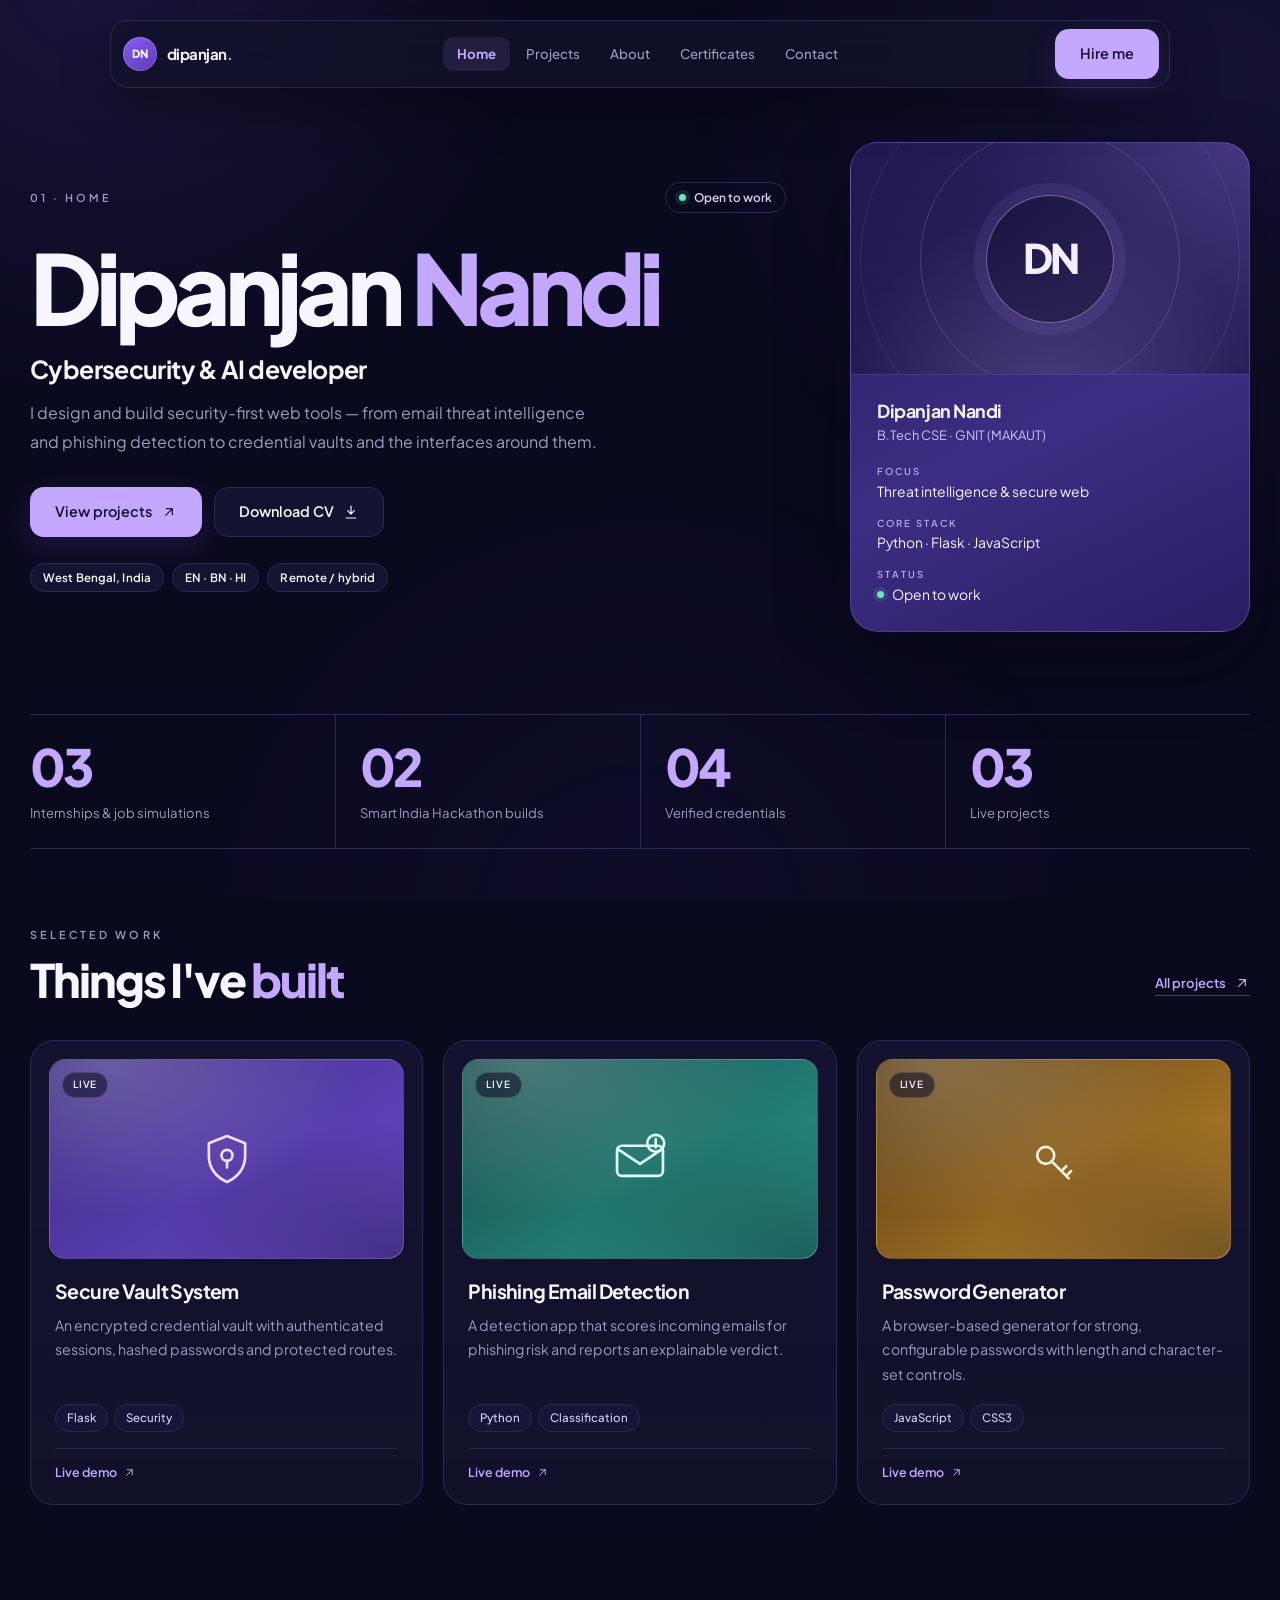
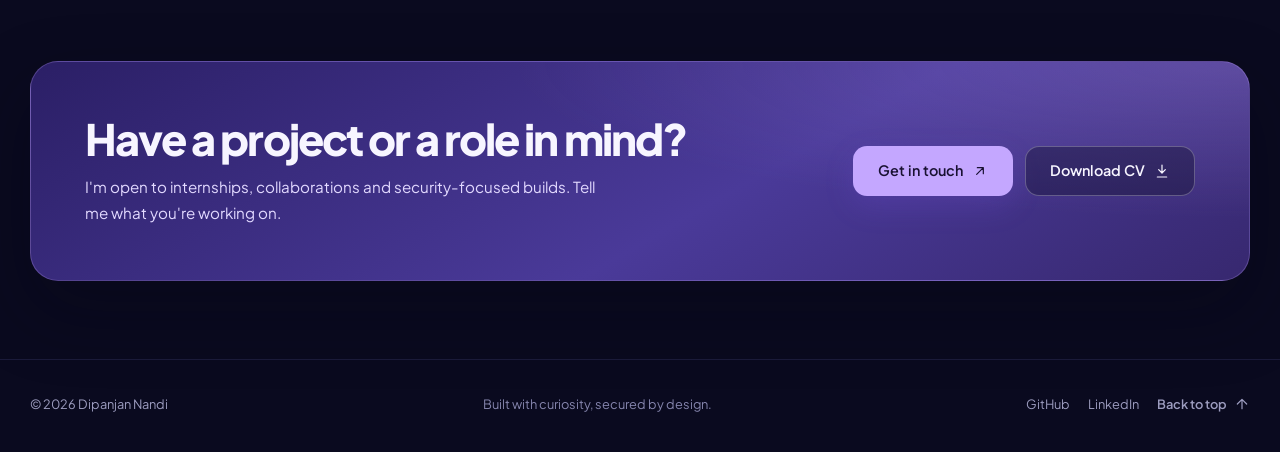
==== commit f96068d3: "Initial commit" ====
--- a/index.html
+++ b/index.html
@@ -11,6 +11,7 @@
   <meta name="color-scheme" content="dark">
 
   <meta property="og:type" content="website">
+  <meta property="og:site_name" content="Dipanjan Nandi">
   <meta property="og:title" content="Dipanjan Nandi — Cybersecurity &amp; AI Developer">
   <meta property="og:description" content="Defending systems with intelligent security. Email forensics, threat intelligence and AI-driven document screening.">
   <meta property="og:image" content="assets/og-image.png">
@@ -55,6 +56,11 @@
         .nav__link {
           padding: 8px 10px;
           font-size: 0.8rem;
+        }
+
+        .nav__cta {
+          display: inline-flex;
+          margin-left: auto;
         }
       }
     </style>
@@ -68,6 +74,7 @@
     "jobTitle": "Cybersecurity & AI Developer",
     "description": "Security-focused Computer Science undergraduate building AI-powered threat intelligence, forensic tooling and identity verification systems.",
     "email": "dipanjann804@gmail.com",
+    "telephone": "+91-8293103406",
     "address": {
       "@type": "PostalAddress",
       "addressRegion": "West Bengal",
@@ -102,7 +109,11 @@
 
   <header class="site-header">
     <nav class="nav" aria-label="Primary">
-      <a class="nav__brand" href="#home" aria-label="DN. — Dipanjan Nandi, back to home">DN<span>.</span></a>
+      <a class="nav__brand" href="index.html">
+        <span class="nav__mark" aria-hidden="true">DN</span>
+        <span class="nav__word">dipanjan<span>.</span></span>
+        <span class="sr-only">Dipanjan Nandi — home</span>
+      </a>
 
       <button class="nav__toggle" type="button" aria-expanded="false" aria-controls="primary-menu">
         <span class="sr-only">Open navigation menu</span>
@@ -111,448 +122,208 @@
 
       <div class="nav__panel" id="primary-menu">
         <ul class="nav__list">
-          <li><a class="nav__link is-active" href="#home" aria-current="location">Home</a></li>
-          <li><a class="nav__link" href="#about">About</a></li>
-          <li><a class="nav__link" href="#skills">Skills</a></li>
-          <li><a class="nav__link" href="#projects">Projects</a></li>
-          <li><a class="nav__link" href="#experience">Experience</a></li>
-          <li><a class="nav__link" href="#certificates">Certificates</a></li>
-          <li><a class="nav__link" href="#contact">Contact</a></li>
+          <li><a class="nav__link is-active" href="index.html" aria-current="page">Home</a></li>
+          <li><a class="nav__link" href="projects.html">Projects</a></li>
+          <li><a class="nav__link" href="about.html">About</a></li>
+          <li><a class="nav__link" href="certificates.html">Certificates</a></li>
+          <li><a class="nav__link" href="contact.html">Contact</a></li>
         </ul>
       </div>
 
-      <p class="nav__status"><span class="status-dot" aria-hidden="true"></span>Open to work</p>
+      <a class="btn btn--primary nav__cta" href="contact.html">Hire me</a>
     </nav>
   </header>
 
   <main id="main">
     <!-- 01 — Home -->
-    <section class="section hero" id="home" data-page="01" aria-labelledby="hero-title">
+    <section class="hero" aria-labelledby="hero-title">
       <div class="container">
-        <div class="hero__intro">
-          <p class="eyebrow" data-reveal>Cybersecurity &amp; AI Developer</p>
-          <h1 id="hero-title" data-reveal style="--delay: 60ms">Dipanjan <span class="text-accent">Nandi</span></h1>
-          <p class="hero__tagline" data-reveal style="--delay: 120ms">Defending systems with <span class="text-soft">intelligent security</span></p>
-          <p class="hero__meta" data-reveal style="--delay: 180ms">
-            Computer Science undergraduate at GNIT (MAKAUT) <span aria-hidden="true">·</span> West Bengal, India
-          </p>
-          <div class="hero__actions" data-reveal style="--delay: 240ms">
-            <a class="btn btn--secondary" href="#projects">
-              See my work
-              <svg class="icon" viewBox="0 0 24 24" fill="none" stroke="currentColor" stroke-width="1.8" stroke-linecap="round" stroke-linejoin="round" aria-hidden="true"><path d="M7 17 17 7M8 7h9v9"/></svg>
-            </a>
-            <a class="btn btn--primary" href="#contact">
-              Get in touch
-              <svg class="icon" viewBox="0 0 24 24" fill="none" stroke="currentColor" stroke-width="1.8" stroke-linecap="round" stroke-linejoin="round" aria-hidden="true"><path d="M7 17 17 7M8 7h9v9"/></svg>
-            </a>
-          </div>
-        </div>
-
-        <div class="hero__grid">
-          <article class="bento bento--feature" data-reveal style="--delay: 160ms">
-            <span class="chip chip--solid">Open to work</span>
-            <p class="bento__quote">I prioritize explainable security, turning forensic signals into clear, actionable decisions.</p>
-          </article>
-
-          <article class="bento" data-reveal style="--delay: 220ms">
-            <h2 class="bento__title">Open to internships and collaborations</h2>
-            <ul class="chip-row" aria-label="Location and languages">
+        <div class="hero__layout">
+          <div class="hero__copy">
+            <div class="hero__top">
+              <p class="eyebrow">01 · Home</p>
+              <p class="pill-live"><span class="status-dot" aria-hidden="true"></span>Open to work</p>
+            </div>
+
+            <h1 class="hero__title" id="hero-title">Dipanjan <span class="text-accent">Nandi</span></h1>
+            <p class="hero__role">Cybersecurity &amp; AI developer</p>
+            <p class="hero__lead">
+              I design and build security-first web tools — from email threat intelligence and
+              phishing detection to credential vaults and the interfaces around them.
+            </p>
+
+            <div class="hero__actions">
+              <a class="btn btn--primary" href="projects.html">
+                View projects
+                <svg class="icon" viewBox="0 0 24 24" fill="none" stroke="currentColor" stroke-width="1.8" stroke-linecap="round" stroke-linejoin="round" aria-hidden="true"><path d="M7 17 17 7M8 7h9v9"/></svg>
+              </a>
+              <a class="btn btn--secondary" href="assets/Dipanjan-Nandi-CV.pdf" download="Dipanjan-Nandi-CV.pdf" type="application/pdf">
+                Download CV
+                <svg class="icon" viewBox="0 0 24 24" fill="none" stroke="currentColor" stroke-width="1.8" stroke-linecap="round" stroke-linejoin="round" aria-hidden="true"><path d="M12 3v12M7 10l5 5 5-5M5 21h14"/></svg>
+              </a>
+            </div>
+
+            <ul class="hero__meta" aria-label="Location, languages and work preference">
               <li class="chip">West Bengal, India</li>
               <li class="chip">EN · BN · HI</li>
+              <li class="chip">Remote / hybrid</li>
             </ul>
-          </article>
-
-          <article class="bento" data-reveal style="--delay: 280ms">
-            <h2 class="bento__title">My tech stack</h2>
-            <ul class="chip-row" aria-label="Core technologies">
-              <li class="chip">Python</li>
-              <li class="chip">C</li>
-              <li class="chip">C++</li>
-              <li class="chip">SQL</li>
-              <li class="chip">Git</li>
-              <li class="chip">GitHub</li>
-            </ul>
-          </article>
-
-          <article class="bento" data-reveal style="--delay: 340ms">
-            <p class="bento__statement">Security-first, from email forensics to fake-ID screening.</p>
-            <p class="bento__meta">SIH 2026 <span aria-hidden="true">·</span> Two systems built</p>
-          </article>
-
-          <article class="bento" data-reveal style="--delay: 400ms">
-            <h2 class="bento__title">Want to start a project together?</h2>
-            <a class="btn btn--primary btn--small" href="#contact">
-              Get in touch
-              <svg class="icon" viewBox="0 0 24 24" fill="none" stroke="currentColor" stroke-width="1.8" stroke-linecap="round" stroke-linejoin="round" aria-hidden="true"><path d="M7 17 17 7M8 7h9v9"/></svg>
-            </a>
-          </article>
+          </div>
+
+          <aside class="profile-card" aria-label="Profile summary">
+            <div class="profile-card__visual">
+              <span class="profile-card__monogram" aria-hidden="true">DN</span>
+            </div>
+            <div class="profile-card__body">
+              <p class="profile-card__name">Dipanjan Nandi</p>
+              <p class="profile-card__role">B.Tech CSE · GNIT (MAKAUT)</p>
+              <dl class="profile-card__facts">
+                <div>
+                  <dt>Focus</dt>
+                  <dd>Threat intelligence &amp; secure web</dd>
+                </div>
+                <div>
+                  <dt>Core stack</dt>
+                  <dd>Python · Flask · JavaScript</dd>
+                </div>
+                <div>
+                  <dt>Status</dt>
+                  <dd><span class="status-dot" aria-hidden="true"></span>Open to work</dd>
+                </div>
+              </dl>
+            </div>
+          </aside>
+        </div>
+
+        <div class="hero__stats" data-reveal>
+          <div class="stat">
+            <p class="stat__value">03</p>
+            <p class="stat__label">Internships &amp; job simulations</p>
+          </div>
+          <div class="stat">
+            <p class="stat__value">02</p>
+            <p class="stat__label">Smart India Hackathon builds</p>
+          </div>
+          <div class="stat">
+            <p class="stat__value">04</p>
+            <p class="stat__label">Verified credentials</p>
+          </div>
+          <div class="stat">
+            <p class="stat__value">03</p>
+            <p class="stat__label">Live projects</p>
+          </div>
         </div>
       </div>
     </section>
 
-    <!-- 02 — About -->
-    <section class="section" id="about" data-page="02" aria-labelledby="about-title">
-      <div class="container">
-        <header class="section-heading" data-reveal>
-          <p class="eyebrow">About</p>
-          <h2 id="about-title">About <span class="text-accent">Me</span></h2>
-        </header>
-
-        <div class="about-grid">
-          <div class="stack">
-            <article class="card about-card" data-reveal>
-              <p class="card-label">Who I am</p>
-              <p class="about-copy">
-                Security-focused Computer Science undergraduate at Guru Nanak Institute of Technology
-                (MAKAUT), with hands-on experience in cybersecurity operations, vulnerability analysis
-                and GenAI-driven data analytics. I architect modular microservices in Python, C and C++,
-                and have built Smart India Hackathon systems for forensic email threat intelligence and
-                fake identity screening.
-              </p>
-            </article>
-
-            <article class="card about-card" data-reveal style="--delay: 80ms">
-              <p class="card-label">Education</p>
-              <ul class="education">
-                <li>
-                  <span class="education__title">Undergraduate, Computer Science</span>
-                  <span class="education__meta">GNIT (MAKAUT) <span aria-hidden="true">·</span> Present</span>
-                </li>
-                <li>
-                  <span class="education__title">Higher Secondary (Class XII)</span>
-                  <span class="education__meta">Pandua Sasi Bhusan Saha High School <span aria-hidden="true">·</span> 2024</span>
-                </li>
-                <li>
-                  <span class="education__title">Secondary Examination (Class X)</span>
-                  <span class="education__meta">Ramakrishna High School <span aria-hidden="true">·</span> 2022</span>
-                </li>
-              </ul>
-              <p class="coursework">
-                <span>Relevant coursework</span>
-                Vulnerability Analysis, Penetration Testing &amp; Incident Handling · Fundamentals of
-                Computing using C and C++ · Discrete Structures &amp; Statistics · Financial Management
-              </p>
-            </article>
-          </div>
-
-          <div class="stats">
-            <article class="stat-card" data-reveal style="--delay: 80ms">
-              <p class="stat-number">03</p>
-              <p class="stat-label">Internships &amp; job simulations</p>
-            </article>
-            <article class="stat-card" data-reveal style="--delay: 160ms">
-              <p class="stat-number">02</p>
-              <p class="stat-label">Smart India Hackathon systems</p>
-            </article>
-            <article class="stat-card" data-reveal style="--delay: 240ms">
-              <p class="stat-number">04</p>
-              <p class="stat-label">Verified certifications</p>
-            </article>
-          </div>
-        </div>
-      </div>
-    </section>
-
-    <!-- 03 — Skills -->
-    <section class="section" id="skills" data-page="03" aria-labelledby="skills-title">
-      <div class="container">
-        <header class="section-heading" data-reveal>
-          <p class="eyebrow">Tech stack</p>
-          <h2 id="skills-title">My <span class="text-accent">Skills</span></h2>
-        </header>
-
-        <div class="skills-grid">
-          <article class="card skill-card" data-reveal>
-            <h3>Programming</h3>
-            <ul class="skill-list">
-              <li>Python</li>
-              <li>C</li>
-              <li>C++</li>
-              <li>SQL</li>
-              <li>Microservice architecture</li>
-            </ul>
-          </article>
-
-          <article class="card skill-card" data-reveal style="--delay: 70ms">
-            <h3>Cybersecurity &amp; Forensics</h3>
-            <ul class="skill-list">
-              <li>Vulnerability Analysis</li>
-              <li>Penetration Testing</li>
-              <li>Incident Handling</li>
-              <li>Email Header Forensics</li>
-              <li>Malware Analysis</li>
-              <li>Web Application Security</li>
-              <li>IP Origin Tracing</li>
-            </ul>
-          </article>
-
-          <article class="card skill-card" data-reveal style="--delay: 140ms">
-            <h3>AI &amp; Data Analytics</h3>
-            <ul class="skill-list">
-              <li>Exploratory Data Analysis</li>
-              <li>Risk Profiling</li>
-              <li>Delinquency Prediction</li>
-              <li>NLP Threat Classification</li>
-              <li>OCR Extraction</li>
-              <li>Explainable Risk Scoring</li>
-            </ul>
-          </article>
-
-          <article class="card skill-card" data-reveal style="--delay: 210ms">
-            <h3>Systems &amp; Hardware</h3>
-            <ul class="skill-list">
-              <li>Hardware diagnostics</li>
-              <li>Preventive Maintenance</li>
-              <li>Networking Fundamentals</li>
-              <li>Operating Systems</li>
-              <li>Git &amp; GitHub</li>
-            </ul>
-          </article>
-        </div>
-      </div>
-    </section>
-
-    <!-- 04 — Projects -->
-    <section class="section" id="projects" data-page="04" aria-labelledby="projects-title">
+    <!-- Featured work -->
+    <section class="section" aria-labelledby="featured-title">
       <div class="container">
         <div class="section-head">
           <header class="section-heading" data-reveal>
             <p class="eyebrow">Selected work</p>
-            <h2 id="projects-title">Featured <span class="text-accent">Projects</span></h2>
+            <h2 id="featured-title">Things I've <span class="text-accent">built</span></h2>
           </header>
-          <a class="ghost-link" href="https://github.com/dipanjann804-svg?tab=repositories" target="_blank" rel="noopener noreferrer" data-reveal>
-            All repositories
+          <a class="ghost-link" href="projects.html" data-reveal>
+            All projects
             <svg class="icon" viewBox="0 0 24 24" fill="none" stroke="currentColor" stroke-width="1.8" stroke-linecap="round" stroke-linejoin="round" aria-hidden="true"><path d="M7 17 17 7M8 7h9v9"/></svg>
           </a>
         </div>
 
-        <div class="projects-grid">
-          <article class="project-card project-card--feature" data-reveal>
-            <span class="chip chip--solid">SIH 2026</span>
-            <h3>ThreatScan</h3>
-            <p class="project-copy">
-              AI-powered email threat detection and forensic intelligence: header forensics, IP
-              geolocation tracing, NLP classification and explainable risk scoring.
-            </p>
-
-            <pre class="code-block" tabindex="0" aria-label="Illustrative ThreatScan risk-scoring workflow"><code><span class="code-comment">// explainable risk scoring (illustrative)</span>
-<span class="code-key">risk</span> = correlate(headers, ip_origin, nlp)
-<span class="code-key">report</span> = explain(risk)
-<span class="code-arrow">→</span> analyst triage report generated</code></pre>
-
-            <ul class="tags" aria-label="ThreatScan capabilities">
-              <li class="tag">Header forensics</li>
-              <li class="tag">IP tracing</li>
-              <li class="tag">NLP</li>
-            </ul>
+        <div class="cards-3">
+          <article class="project-card" data-reveal>
+            <div class="project-thumb project-thumb--violet">
+              <span class="project-thumb__badge">Live</span>
+              <svg viewBox="0 0 48 48" fill="none" stroke="currentColor" stroke-width="2.2" stroke-linecap="round" stroke-linejoin="round" aria-hidden="true"><path d="M24 5 9 11v11c0 9.6 6.2 17.2 15 21 8.8-3.8 15-11.4 15-21V11L24 5Z"/><circle cx="24" cy="21" r="4.5"/><path d="M24 25.5V31"/></svg>
+            </div>
+            <div class="project-body">
+              <h3>Secure Vault System</h3>
+              <p class="project-copy">
+                An encrypted credential vault with authenticated sessions, hashed passwords and
+                protected routes.
+              </p>
+              <ul class="tags" aria-label="Technologies">
+                <li class="tag">Flask</li>
+                <li class="tag">Security</li>
+              </ul>
+              <div class="project-links">
+                <a class="project-link" href="https://secure-vault-system.onrender.com/" target="_blank" rel="noopener noreferrer">
+                  Live demo
+                  <svg class="icon" viewBox="0 0 24 24" fill="none" stroke="currentColor" stroke-width="1.8" stroke-linecap="round" stroke-linejoin="round" aria-hidden="true"><path d="M7 17 17 7M8 7h9v9"/></svg>
+                </a>
+              </div>
+            </div>
           </article>
 
-          <div class="project-stack">
-            <article class="project-card" data-reveal style="--delay: 90ms">
-              <span class="chip">SIH · PS 26188</span>
-              <h3>Netraksha</h3>
+          <article class="project-card" data-reveal style="--delay: 90ms">
+            <div class="project-thumb project-thumb--teal">
+              <span class="project-thumb__badge">Live</span>
+              <svg viewBox="0 0 48 48" fill="none" stroke="currentColor" stroke-width="2.2" stroke-linecap="round" stroke-linejoin="round" aria-hidden="true"><rect x="5" y="13" width="38" height="25" rx="4"/><path d="m6 16 18 12 18-12"/><circle cx="37" cy="11" r="7"/><path d="M37 7.5v4M37 14.5h.01"/></svg>
+            </div>
+            <div class="project-body">
+              <h3>Phishing Email Detection</h3>
               <p class="project-copy">
-                AI-based fake identity and document screening: OCR extraction, structural validation,
-                tampering detection and facial verification microservices.
+                A detection app that scores incoming emails for phishing risk and reports an
+                explainable verdict.
               </p>
-              <ul class="tags" aria-label="Netraksha capabilities">
-                <li class="tag">OCR</li>
-                <li class="tag">Tamper detection</li>
-                <li class="tag">Face verification</li>
+              <ul class="tags" aria-label="Technologies">
+                <li class="tag">Python</li>
+                <li class="tag">Classification</li>
               </ul>
-            </article>
-
-            <article class="project-card" data-reveal style="--delay: 160ms">
-              <span class="chip">2025 – 2026</span>
-              <h3>Algorithms Lab</h3>
+              <div class="project-links">
+                <a class="project-link" href="https://phishing-email-detection-green.vercel.app/" target="_blank" rel="noopener noreferrer">
+                  Live demo
+                  <svg class="icon" viewBox="0 0 24 24" fill="none" stroke="currentColor" stroke-width="1.8" stroke-linecap="round" stroke-linejoin="round" aria-hidden="true"><path d="M7 17 17 7M8 7h9v9"/></svg>
+                </a>
+              </div>
+            </div>
+          </article>
+
+          <article class="project-card" data-reveal style="--delay: 180ms">
+            <div class="project-thumb project-thumb--amber">
+              <span class="project-thumb__badge">Live</span>
+              <svg viewBox="0 0 48 48" fill="none" stroke="currentColor" stroke-width="2.2" stroke-linecap="round" stroke-linejoin="round" aria-hidden="true"><circle cx="18" cy="21" r="7"/><path d="m23 26 14 14M31 34l4-4M35 38l4-4"/></svg>
+            </div>
+            <div class="project-body">
+              <h3>Password Generator</h3>
               <p class="project-copy">
-                C, C++ and Python implementations of greedy optimization, recursion, modular arithmetic
-                and complexity benchmarking.
+                A browser-based generator for strong, configurable passwords with length and
+                character-set controls.
               </p>
-              <ul class="tags" aria-label="Algorithms Lab languages">
-                <li class="tag">C</li>
-                <li class="tag">C++</li>
-                <li class="tag">Python</li>
+              <ul class="tags" aria-label="Technologies">
+                <li class="tag">JavaScript</li>
+                <li class="tag">CSS3</li>
               </ul>
-            </article>
-          </div>
+              <div class="project-links">
+                <a class="project-link" href="https://password-generator-sandy-phi.vercel.app/" target="_blank" rel="noopener noreferrer">
+                  Live demo
+                  <svg class="icon" viewBox="0 0 24 24" fill="none" stroke="currentColor" stroke-width="1.8" stroke-linecap="round" stroke-linejoin="round" aria-hidden="true"><path d="M7 17 17 7M8 7h9v9"/></svg>
+                </a>
+              </div>
+            </div>
+          </article>
         </div>
       </div>
     </section>
 
-    <!-- 05 — Experience -->
-    <section class="section" id="experience" data-page="05" aria-labelledby="experience-title">
+    <!-- Call to action -->
+    <section class="section" aria-labelledby="cta-title">
       <div class="container">
-        <header class="section-heading" data-reveal>
-          <p class="eyebrow">Journey</p>
-          <h2 id="experience-title">My <span class="text-accent">Experience</span></h2>
-        </header>
-
-        <div class="experience-grid">
-          <article class="card exp-card" data-reveal>
-            <span class="chip">AUG – SEPT 2026</span>
-            <h3>Cyber Security Intern</h3>
-            <p class="exp-org">Thiranex EduTech LLP <span aria-hidden="true">·</span> Remote</p>
-            <p class="exp-copy">
-              Threat detection, vulnerability assessment and system hardening under industry mentorship,
-              with periodic technical evaluations on incident response.
-            </p>
-            <ul class="tags" aria-label="Focus areas">
-              <li class="tag">Threat detection</li>
-              <li class="tag">Hardening</li>
-            </ul>
-          </article>
-
-          <article class="card exp-card" data-reveal style="--delay: 80ms">
-            <span class="chip">JULY 2026</span>
-            <h3>GenAI Data Analytics</h3>
-            <p class="exp-org">Tata (via Forage) <span aria-hidden="true">·</span> Job Simulation</p>
-            <p class="exp-copy">
-              EDA and customer risk profiling for delinquency, a predictive AI workflow, and an executive
-              report on an AI-driven collections strategy.
-            </p>
-            <ul class="tags" aria-label="Focus areas">
-              <li class="tag">EDA</li>
-              <li class="tag">Risk profiling</li>
-            </ul>
-          </article>
-
-          <article class="card exp-card" data-reveal style="--delay: 160ms">
-            <span class="chip">JUNE – JULY 2026</span>
-            <h3>Cyber Job Simulation</h3>
-            <p class="exp-org">Deloitte (via Forage)</p>
-            <p class="exp-copy">
-              Log inspection, anomaly identification and breach impact evaluation, with structured
-              remediation steps to strengthen cyber resilience.
-            </p>
-            <ul class="tags" aria-label="Focus areas">
-              <li class="tag">Log inspection</li>
-              <li class="tag">Remediation</li>
-            </ul>
-          </article>
-        </div>
-      </div>
-    </section>
-
-    <!-- 06 — Certificates -->
-    <section class="section" id="certificates" data-page="06" aria-labelledby="certificates-title">
-      <div class="container">
-        <header class="section-heading" data-reveal>
-          <p class="eyebrow">Credentials</p>
-          <h2 id="certificates-title">Verified <span class="text-accent">Certificates</span></h2>
-        </header>
-
-        <div class="cert-grid">
-          <article class="card cert-card" data-reveal>
-            <div class="cert-top">
-              <span class="chip">SEPT 2026</span>
-              <span class="cert-index" aria-hidden="true">01</span>
-            </div>
-            <div class="cert-body">
-              <h3>Cyber Security Internship</h3>
-              <p class="cert-issuer">Thiranex EduTech LLP</p>
-            </div>
-          </article>
-
-          <article class="card cert-card" data-reveal style="--delay: 70ms">
-            <div class="cert-top">
-              <span class="chip">JULY 2026</span>
-              <span class="cert-index" aria-hidden="true">02</span>
-            </div>
-            <div class="cert-body">
-              <h3>GenAI Powered Data Analytics</h3>
-              <p class="cert-issuer">Tata / Forage</p>
-            </div>
-          </article>
-
-          <article class="card cert-card" data-reveal style="--delay: 140ms">
-            <div class="cert-top">
-              <span class="chip">JULY 2026</span>
-              <span class="cert-index" aria-hidden="true">03</span>
-            </div>
-            <div class="cert-body">
-              <h3>Cyber Job Simulation</h3>
-              <p class="cert-issuer">Deloitte / Forage</p>
-            </div>
-          </article>
-
-          <article class="card cert-card" data-reveal style="--delay: 210ms">
-            <div class="cert-top">
-              <span class="chip">JUNE 2025</span>
-              <span class="cert-index" aria-hidden="true">04</span>
-            </div>
-            <div class="cert-body">
-              <h3>Computer Hardware Basics</h3>
-              <p class="cert-issuer">Cisco Networking Academy</p>
-            </div>
-          </article>
-        </div>
-      </div>
-    </section>
-
-    <!-- 07 — Contact -->
-    <section class="section" id="contact" data-page="07" aria-labelledby="contact-title">
-      <div class="container">
-        <header class="section-heading" data-reveal>
-          <p class="eyebrow">Contact</p>
-          <h2 id="contact-title">Get in <span class="text-accent">Touch</span></h2>
-        </header>
-
-        <div class="contact-grid">
-          <article class="contact-card" data-reveal>
-            <h3>Want to start a<br>project together?</h3>
-            <p class="contact-lead">
-              Open to internships, collaborations and conversations around cybersecurity, AI-driven
-              threat intelligence and secure software.
-            </p>
-
-            <div class="contact-list">
-              <a class="contact-row" href="mailto:dipanjann804@gmail.com">
-                <svg class="contact-icon" viewBox="0 0 24 24" fill="none" stroke="currentColor" stroke-width="1.7" stroke-linecap="round" stroke-linejoin="round" aria-hidden="true"><rect x="3" y="5" width="18" height="14" rx="2"/><path d="m3 7 9 6 9-6"/></svg>
-                <span class="contact-label">Email</span>
-                <span class="contact-value">dipanjann804@gmail.com</span>
-                <svg class="contact-arrow" viewBox="0 0 24 24" fill="none" stroke="currentColor" stroke-width="1.8" stroke-linecap="round" stroke-linejoin="round" aria-hidden="true"><path d="M7 17 17 7M8 7h9v9"/></svg>
-              </a>
-
-              <a class="contact-row" href="https://www.linkedin.com/in/dipanjan-nandi-754028374" target="_blank" rel="noopener noreferrer">
-                <svg class="contact-icon" viewBox="0 0 24 24" fill="currentColor" aria-hidden="true"><path d="M6.94 5a1.94 1.94 0 1 1 0 3.88 1.94 1.94 0 0 1 0-3.88ZM5.3 10.2h3.3V19H5.3v-8.8Zm5.4 0h3.16v1.2h.05c.44-.83 1.52-1.7 3.13-1.7 3.35 0 3.97 2.2 3.97 5.06V19h-3.3v-3.75c0-.9-.02-2.06-1.25-2.06-1.25 0-1.44.98-1.44 1.99V19h-3.32v-8.8Z"/></svg>
-                <span class="contact-label">LinkedIn</span>
-                <span class="contact-value">linkedin.com/in/dipanjan-nandi-754028374</span>
-                <svg class="contact-arrow" viewBox="0 0 24 24" fill="none" stroke="currentColor" stroke-width="1.8" stroke-linecap="round" stroke-linejoin="round" aria-hidden="true"><path d="M7 17 17 7M8 7h9v9"/></svg>
-              </a>
-
-              <a class="contact-row" href="https://github.com/dipanjann804-svg" target="_blank" rel="noopener noreferrer">
-                <svg class="contact-icon" viewBox="0 0 24 24" fill="currentColor" aria-hidden="true"><path d="M12 2C6.48 2 2 6.58 2 12.25c0 4.53 2.87 8.37 6.84 9.73.5.1.68-.22.68-.49v-1.72c-2.78.62-3.37-1.37-3.37-1.37-.45-1.18-1.11-1.5-1.11-1.5-.91-.64.07-.63.07-.63 1 .07 1.53 1.06 1.53 1.06.9 1.57 2.34 1.12 2.91.86.09-.66.35-1.12.63-1.38-2.22-.26-4.56-1.14-4.56-5.07 0-1.12.39-2.03 1.03-2.75-.1-.26-.45-1.3.1-2.71 0 0 .84-.28 2.75 1.05a9.36 9.36 0 0 1 5 0c1.91-1.33 2.75-1.05 2.75-1.05.55 1.41.2 2.45.1 2.71.64.72 1.03 1.63 1.03 2.75 0 3.94-2.34 4.8-4.57 5.06.36.32.68.94.68 1.9v2.82c0 .27.18.59.69.49A10.26 10.26 0 0 0 22 12.25C22 6.58 17.52 2 12 2Z"/></svg>
-                <span class="contact-label">GitHub</span>
-                <span class="contact-value">github.com/dipanjann804-svg</span>
-                <svg class="contact-arrow" viewBox="0 0 24 24" fill="none" stroke="currentColor" stroke-width="1.8" stroke-linecap="round" stroke-linejoin="round" aria-hidden="true"><path d="M7 17 17 7M8 7h9v9"/></svg>
-              </a>
-            </div>
-          </article>
-
-          <article class="card contact-form-card" data-reveal style="--delay: 90ms">
-            <h3>Send me a message</h3>
-            <form id="contact-form" action="mailto:dipanjann804@gmail.com" method="post" enctype="text/plain">
-              <div class="field">
-                <label for="name">Name</label>
-                <input id="name" name="name" type="text" placeholder="Your name" autocomplete="name" required>
-              </div>
-              <div class="field">
-                <label for="email">Email</label>
-                <input id="email" name="email" type="email" placeholder="you@example.com" autocomplete="email" required>
-              </div>
-              <div class="field">
-                <label for="message">Message</label>
-                <textarea id="message" name="message" placeholder="Tell me about your project or idea…" required></textarea>
-              </div>
-              <button class="btn btn--primary btn--full" type="submit">
-                Send message
-                <svg class="icon" viewBox="0 0 24 24" fill="none" stroke="currentColor" stroke-width="1.8" stroke-linecap="round" stroke-linejoin="round" aria-hidden="true"><path d="M7 17 17 7M8 7h9v9"/></svg>
-              </button>
-              <p class="form-note">This opens your email app with the message pre-filled.</p>
-              <p class="form-status" id="form-status" role="status" aria-live="polite"></p>
-            </form>
-          </article>
+        <div class="cta-band" data-reveal>
+          <div>
+            <h2 id="cta-title">Have a project or a role in mind?</h2>
+            <p>I'm open to internships, collaborations and security-focused builds. Tell me what you're working on.</p>
+          </div>
+          <div class="cta-band__actions">
+            <a class="btn btn--primary" href="contact.html">
+              Get in touch
+              <svg class="icon" viewBox="0 0 24 24" fill="none" stroke="currentColor" stroke-width="1.8" stroke-linecap="round" stroke-linejoin="round" aria-hidden="true"><path d="M7 17 17 7M8 7h9v9"/></svg>
+            </a>
+            <a class="btn btn--secondary" href="assets/Dipanjan-Nandi-CV.pdf" download="Dipanjan-Nandi-CV.pdf" type="application/pdf">
+              Download CV
+              <svg class="icon" viewBox="0 0 24 24" fill="none" stroke="currentColor" stroke-width="1.8" stroke-linecap="round" stroke-linejoin="round" aria-hidden="true"><path d="M12 3v12M7 10l5 5 5-5M5 21h14"/></svg>
+            </a>
+          </div>
         </div>
       </div>
     </section>
@@ -562,14 +333,16 @@
     <div class="container footer-inner">
       <p>© <span id="year">2026</span> Dipanjan Nandi</p>
       <p class="footer-tagline">Built with curiosity, secured by design.</p>
-      <a class="back-to-top" href="#home">
-        Back to top
-        <svg class="icon" viewBox="0 0 24 24" fill="none" stroke="currentColor" stroke-width="1.8" stroke-linecap="round" stroke-linejoin="round" aria-hidden="true"><path d="M12 19V5M5 12l7-7 7 7"/></svg>
-      </a>
+      <div class="footer-links">
+        <a href="https://github.com/dipanjann804-svg" target="_blank" rel="noopener noreferrer">GitHub</a>
+        <a href="https://www.linkedin.com/in/dipanjan-nandi-754028374" target="_blank" rel="noopener noreferrer">LinkedIn</a>
+        <a class="back-to-top" href="#main">
+          Back to top
+          <svg class="icon" viewBox="0 0 24 24" fill="none" stroke="currentColor" stroke-width="1.8" stroke-linecap="round" stroke-linejoin="round" aria-hidden="true"><path d="M12 19V5M5 12l7-7 7 7"/></svg>
+        </a>
+      </div>
     </div>
   </footer>
-
-  <div class="page-marker" aria-hidden="true"><span id="page-current">01</span><span class="page-marker__sep">/</span>07</div>
 
   <script src="js/main.js" defer></script>
 </body>
--- a/css/styles.css
+++ b/css/styles.css
@@ -1,6 +1,6 @@
 /* ==========================================================================
    Dipanjan Nandi — portfolio styles
-   Palette and layout derived from the supplied Figma-style deck.
+   Multi-page layout: Home · Projects · About · Certificates · Contact
    ========================================================================== */
 
 :root {
@@ -26,7 +26,7 @@
   --radius-lg: 18px;
   --radius-md: 14px;
   --radius-sm: 10px;
-  --max: 1240px;
+  --max: 1220px;
   --ease: cubic-bezier(0.22, 0.75, 0.25, 1);
 }
 
@@ -81,7 +81,8 @@
   text-decoration: none;
 }
 
-ul {
+ul,
+ol {
   margin: 0;
   padding: 0;
   list-style: none;
@@ -102,6 +103,10 @@
 
 button {
   cursor: pointer;
+}
+
+[hidden] {
+  display: none !important;
 }
 
 :focus-visible {
@@ -169,29 +174,59 @@
   position: relative;
   display: flex;
   align-items: center;
-  gap: 18px;
-  width: min(100% - 40px, 1040px);
+  gap: 14px;
+  width: min(100% - 40px, 1060px);
   margin-inline: auto;
-  padding: 10px 14px 10px 22px;
+  padding: 8px 10px 8px 12px;
   border: 1px solid var(--border);
-  border-radius: 20px;
-  background: rgba(18, 18, 43, 0.76);
+  border-radius: 18px;
+  background: rgba(18, 18, 43, 0.74);
   box-shadow: 0 18px 50px rgba(0, 0, 0, 0.32);
   backdrop-filter: blur(18px);
   -webkit-backdrop-filter: blur(18px);
   pointer-events: auto;
+  transition:
+    background-color 0.25s var(--ease),
+    border-color 0.25s var(--ease);
+}
+
+.nav.is-scrolled {
+  border-color: #35355f;
+  background: rgba(12, 12, 32, 0.94);
 }
 
 .nav__brand {
+  display: inline-flex;
   flex: none;
+  align-items: center;
+  gap: 10px;
+  padding: 4px 8px 4px 0;
+  border-radius: 10px;
+}
+
+.nav__mark {
+  display: grid;
+  place-items: center;
+  width: 34px;
+  height: 34px;
+  border-radius: 50%;
+  background: linear-gradient(145deg, #8b5cf6 0%, #5b3bb5 100%);
+  box-shadow: inset 0 0 0 1px rgba(255, 255, 255, 0.18);
+  color: #fff;
+  font-size: 0.7rem;
+  font-weight: 800;
+  letter-spacing: -0.02em;
+}
+
+.nav__word {
   color: var(--text);
-  font-size: 1.05rem;
-  font-weight: 800;
-  letter-spacing: -0.045em;
+  font-size: 0.94rem;
+  font-weight: 700;
+  letter-spacing: -0.035em;
   line-height: 1;
 }
 
-.nav__brand span {
+.nav__word span {
   color: var(--lavender);
 }
 
@@ -209,10 +244,10 @@
 
 .nav__link {
   display: block;
-  padding: 9px 13px;
+  padding: 9px 14px;
   border-radius: 10px;
   color: var(--muted);
-  font-size: 0.82rem;
+  font-size: 0.83rem;
   font-weight: 500;
   line-height: 1.2;
   transition:
@@ -226,32 +261,17 @@
 }
 
 .nav__link.is-active {
-  color: var(--text);
+  background: rgba(196, 167, 255, 0.1);
+  color: var(--lavender);
   font-weight: 700;
 }
 
-.nav__status {
-  display: flex;
+.nav__cta {
   flex: none;
-  align-items: center;
-  gap: 8px;
-  margin: 0;
-  padding: 7px 12px;
-  border: 1px solid var(--border);
-  border-radius: 999px;
-  color: var(--muted);
-  font-size: 0.72rem;
-  font-weight: 500;
-  line-height: 1.2;
-  white-space: nowrap;
-}
-
-.status-dot {
-  width: 7px;
-  height: 7px;
-  border-radius: 50%;
-  background: var(--green);
-  box-shadow: 0 0 0 4px rgba(110, 231, 183, 0.12);
+  min-height: 40px;
+  padding: 10px 20px;
+  border-radius: 12px;
+  font-size: 0.8rem;
 }
 
 .nav__toggle {
@@ -330,32 +350,19 @@
 
 .section {
   position: relative;
-  padding: 104px 0 84px;
-  scroll-margin-top: 110px;
+  padding: 78px 0;
 }
 
 .eyebrow {
-  margin: 0 0 18px;
-  color: var(--muted);
-  font-size: 0.7rem;
+  margin: 0 0 16px;
+  color: var(--muted);
+  font-size: 0.68rem;
   font-weight: 600;
-  letter-spacing: 0.3em;
+  letter-spacing: 0.28em;
   line-height: 1.4;
   text-transform: uppercase;
 }
 
-.section-heading {
-  margin-bottom: 46px;
-}
-
-.section-heading h2 {
-  margin: 0;
-  font-size: clamp(2.9rem, 6vw, 5.2rem);
-  font-weight: 800;
-  letter-spacing: -0.05em;
-  line-height: 0.96;
-}
-
 .text-accent {
   color: var(--lavender);
 }
@@ -364,24 +371,25 @@
   color: var(--text-soft);
 }
 
-.card {
+.card,
+.panel {
   position: relative;
   overflow: hidden;
   border: 1px solid var(--border);
   border-radius: var(--radius-xl);
-  background: linear-gradient(180deg, rgba(27, 27, 64, 0.48) 0%, rgba(18, 18, 43, 0.94) 100%);
+  background: linear-gradient(180deg, rgba(27, 27, 64, 0.52) 0%, rgba(18, 18, 43, 0.94) 100%);
 }
 
 .chip {
   display: inline-flex;
   align-items: center;
   gap: 6px;
-  padding: 7px 14px;
+  padding: 6px 12px;
   border: 1px solid var(--border);
   border-radius: 999px;
   background: rgba(27, 27, 64, 0.62);
   color: var(--text);
-  font-size: 0.76rem;
+  font-size: 0.72rem;
   font-weight: 600;
   letter-spacing: 0.01em;
   line-height: 1.35;
@@ -395,14 +403,14 @@
 }
 
 .tag {
-  padding: 7px 14px;
+  padding: 5px 11px;
   border: 1px solid var(--border);
   border-radius: 999px;
   background: rgba(27, 27, 64, 0.55);
   color: var(--text-soft);
-  font-size: 0.76rem;
+  font-size: 0.72rem;
   font-weight: 500;
-  line-height: 1.3;
+  line-height: 1.4;
   white-space: nowrap;
 }
 
@@ -412,10 +420,10 @@
   justify-content: center;
   gap: 9px;
   min-height: 50px;
-  padding: 13px 26px;
+  padding: 13px 24px;
   border: 1px solid transparent;
   border-radius: var(--radius-md);
-  font-size: 0.92rem;
+  font-size: 0.9rem;
   font-weight: 600;
   line-height: 1.2;
   transition:
@@ -457,10 +465,10 @@
 }
 
 .btn--small {
-  min-height: 44px;
-  padding: 11px 20px;
-  border-radius: 12px;
-  font-size: 0.82rem;
+  min-height: 42px;
+  padding: 10px 18px;
+  border-radius: 11px;
+  font-size: 0.8rem;
 }
 
 .btn--full {
@@ -493,7 +501,23 @@
   align-items: flex-end;
   justify-content: space-between;
   gap: 24px;
-  margin-bottom: 46px;
+  margin-bottom: 36px;
+}
+
+.section-heading {
+  margin-bottom: 36px;
+}
+
+.section-heading .eyebrow {
+  margin-bottom: 14px;
+}
+
+.section-heading h2 {
+  margin: 0;
+  font-size: clamp(1.9rem, 3.6vw, 2.9rem);
+  font-weight: 800;
+  letter-spacing: -0.045em;
+  line-height: 1.04;
 }
 
 .section-head .section-heading {
@@ -501,712 +525,1151 @@
 }
 
 .section-head .ghost-link {
-  margin-bottom: 10px;
+  margin-bottom: 8px;
+}
+
+.status-dot {
+  display: inline-block;
+  width: 7px;
+  height: 7px;
+  flex: none;
+  border-radius: 50%;
+  background: var(--green);
+  box-shadow: 0 0 0 4px rgba(110, 231, 183, 0.12);
+}
+
+.pill-live {
+  display: inline-flex;
+  align-items: center;
+  gap: 8px;
+  margin: 0;
+  padding: 7px 13px;
+  border: 1px solid var(--border);
+  border-radius: 999px;
+  color: var(--text-soft);
+  font-size: 0.74rem;
+  font-weight: 600;
+  line-height: 1.3;
+  white-space: nowrap;
 }
 
 /* --------------------------------------------------------------------------
-   01 — Hero
+   Page intro (inner pages)
    -------------------------------------------------------------------------- */
 
+.page-intro {
+  padding: 144px 0 6px;
+}
+
+.page-intro__top {
+  display: flex;
+  align-items: center;
+  justify-content: space-between;
+  gap: 16px;
+  margin-bottom: 24px;
+}
+
+.page-intro__top .eyebrow {
+  margin: 0;
+}
+
+.page-count {
+  margin: 0;
+  color: var(--muted);
+  font-family: var(--font-mono);
+  font-size: 0.7rem;
+  letter-spacing: 0.14em;
+}
+
+.page-intro h1 {
+  margin: 0;
+  font-size: clamp(2.9rem, 6.2vw, 5.2rem);
+  font-weight: 800;
+  letter-spacing: -0.055em;
+  line-height: 0.96;
+  text-wrap: balance;
+}
+
+.page-intro__lead {
+  max-width: 620px;
+  margin: 20px 0 0;
+  color: var(--muted);
+  font-size: 1rem;
+  line-height: 1.75;
+}
+
+.page-body {
+  padding: 48px 0 96px;
+}
+
+/* --------------------------------------------------------------------------
+   Home — hero
+   -------------------------------------------------------------------------- */
+
 .hero {
-  display: flex;
+  padding: 142px 0 0;
+}
+
+.hero__layout {
+  display: grid;
+  grid-template-columns: minmax(0, 1.4fr) minmax(0, 0.74fr);
+  gap: clamp(28px, 5vw, 64px);
   align-items: center;
-  min-height: 100vh;
-  min-height: 100svh;
-  padding-top: 154px;
-  padding-bottom: 96px;
-}
-
-.hero__intro {
-  text-align: center;
-}
-
-.hero__intro .eyebrow {
-  margin-bottom: 20px;
-  color: var(--text-soft);
-  letter-spacing: 0.32em;
-}
-
-.hero h1 {
-  margin: 0 0 24px;
-  font-size: clamp(4rem, 10.8vw, 9.4rem);
+}
+
+.hero__top {
+  display: flex;
+  flex-wrap: wrap;
+  align-items: center;
+  justify-content: space-between;
+  gap: 14px;
+  margin-bottom: 30px;
+}
+
+.hero__top .eyebrow {
+  margin: 0;
+}
+
+.hero__title {
+  margin: 0;
+  font-size: clamp(3.4rem, 7.6vw, 6.6rem);
   font-weight: 800;
-  letter-spacing: -0.065em;
-  line-height: 0.84;
+  letter-spacing: -0.062em;
+  line-height: 0.9;
   text-wrap: balance;
 }
 
-.hero__tagline {
-  margin: 0 auto 16px;
+.hero__role {
+  margin: 22px 0 0;
   color: var(--text);
-  font-size: clamp(1.3rem, 2.4vw, 2rem);
+  font-size: clamp(1.16rem, 2vw, 1.55rem);
   font-weight: 700;
   letter-spacing: -0.025em;
   line-height: 1.3;
-  text-wrap: balance;
+}
+
+.hero__lead {
+  max-width: 580px;
+  margin: 14px 0 0;
+  color: var(--muted);
+  font-size: 1rem;
+  line-height: 1.8;
+}
+
+.hero__actions {
+  display: flex;
+  flex-wrap: wrap;
+  gap: 12px;
+  margin-top: 30px;
 }
 
 .hero__meta {
-  margin: 0 auto;
-  max-width: 700px;
-  color: var(--muted);
-  font-size: clamp(0.95rem, 1.3vw, 1.08rem);
-  font-weight: 400;
-  line-height: 1.7;
-}
-
-.hero__meta span {
-  margin: 0 4px;
-  color: #6f6f95;
-}
-
-.hero__actions {
   display: flex;
   flex-wrap: wrap;
-  justify-content: center;
-  gap: 14px;
-  margin-top: 34px;
-}
-
-.hero__grid {
-  display: grid;
-  grid-template-columns: 1.24fr 0.9fr 0.88fr;
-  grid-template-rows: repeat(2, minmax(0, 1fr));
-  gap: 18px;
-  margin-top: 64px;
-}
-
-.bento {
+  gap: 8px;
+  margin-top: 26px;
+}
+
+.hero__stats {
+  display: grid;
+  grid-template-columns: repeat(4, minmax(0, 1fr));
+  margin-top: clamp(48px, 7vw, 82px);
+  border-top: 1px solid var(--border);
+  border-bottom: 1px solid var(--border);
+}
+
+.stat {
+  padding: 26px 24px;
+  border-left: 1px solid var(--border);
+}
+
+.stat:first-child {
+  border-left: 0;
+  padding-left: 0;
+}
+
+.stat__value {
+  margin: 0;
+  color: var(--lavender);
+  font-size: clamp(2.2rem, 4vw, 3.3rem);
+  font-weight: 800;
+  letter-spacing: -0.06em;
+  line-height: 1;
+}
+
+.stat__label {
+  margin: 10px 0 0;
+  color: var(--muted);
+  font-size: 0.82rem;
+  line-height: 1.5;
+}
+
+/* Profile card */
+
+.profile-card {
   position: relative;
-  display: flex;
-  flex-direction: column;
-  min-height: 190px;
+  overflow: hidden;
+  border: 1px solid rgba(196, 167, 255, 0.24);
+  border-radius: 28px;
+  background:
+    radial-gradient(120% 80% at 100% 0%, rgba(196, 167, 255, 0.2) 0%, transparent 58%),
+    linear-gradient(155deg, #241a58 0%, #3d2d84 56%, #2a1d63 100%);
+  box-shadow: 0 30px 70px rgba(7, 7, 20, 0.42);
+}
+
+.profile-card__visual {
+  position: relative;
+  display: grid;
+  place-items: center;
+  min-height: 232px;
   padding: 30px;
   overflow: hidden;
-  border: 1px solid var(--border);
-  border-radius: var(--radius-xl);
-  background: linear-gradient(180deg, rgba(27, 27, 64, 0.55) 0%, rgba(18, 18, 43, 0.92) 100%);
-  transition:
-    border-color 0.25s var(--ease),
-    background-color 0.25s var(--ease);
-}
-
-.bento:hover {
-  border-color: rgba(196, 167, 255, 0.34);
-}
-
-.bento--feature {
-  grid-row: span 2;
-  justify-content: space-between;
-  min-height: 420px;
-  padding: 34px;
-  overflow: hidden;
-  overflow: clip;
-  border-color: rgba(196, 167, 255, 0.24);
+  border-bottom: 1px solid rgba(196, 167, 255, 0.16);
   background:
-    radial-gradient(120% 90% at 100% 0%, rgba(196, 167, 255, 0.17) 0%, transparent 54%),
-    linear-gradient(145deg, #2b1f66 0%, #4a3a99 54%, #37286f 100%);
-  isolation: isolate;
-}
-
-.bento--feature > .chip {
-  align-self: flex-start;
-}
-
-.bento--feature::before,
-.bento--feature::after {
+    radial-gradient(circle at 50% 118%, rgba(196, 167, 255, 0.24), transparent 62%),
+    linear-gradient(180deg, rgba(10, 10, 31, 0.12), rgba(10, 10, 31, 0.42));
+}
+
+.profile-card__visual::before,
+.profile-card__visual::after {
   position: absolute;
-  z-index: -1;
   border: 1px solid rgba(221, 208, 255, 0.18);
   border-radius: 50%;
   content: "";
   pointer-events: none;
 }
 
-.bento--feature::before {
-  top: 56px;
-  right: 0;
-  width: 300px;
-  height: 300px;
-}
-
-.bento--feature::after {
-  top: -18px;
-  right: 0;
-  width: 452px;
-  height: 452px;
-  opacity: 0.72;
-}
-
-.bento__quote {
-  max-width: 94%;
-  margin: 42px 0 0;
-  font-size: clamp(1.25rem, 1.85vw, 1.6rem);
-  font-weight: 700;
-  letter-spacing: -0.028em;
-  line-height: 1.38;
-}
-
-.bento__title {
-  margin: 0 0 22px;
-  font-size: 1.15rem;
-  font-weight: 700;
-  letter-spacing: -0.02em;
-  line-height: 1.4;
-}
-
-.bento__statement {
-  margin: 0;
-  font-size: 1.08rem;
-  font-weight: 700;
-  letter-spacing: -0.018em;
-  line-height: 1.45;
-}
-
-.bento__meta {
-  margin: auto 0 0;
-  padding-top: 18px;
-  color: var(--muted);
-  font-size: 0.78rem;
-  font-weight: 400;
-  line-height: 1.5;
-}
-
-.chip-row {
-  display: flex;
-  flex-wrap: wrap;
-  gap: 8px;
-  margin-top: auto;
-}
-
-.bento .btn {
-  align-self: flex-start;
-  margin-top: auto;
-}
-
-/* --------------------------------------------------------------------------
-   02 — About
-   -------------------------------------------------------------------------- */
-
-.about-grid {
-  display: grid;
-  grid-template-columns: minmax(0, 1.52fr) minmax(0, 1fr);
-  gap: 20px;
-  align-items: stretch;
-}
-
-.stack {
-  display: flex;
-  flex-direction: column;
-  gap: 20px;
-}
-
-.about-card {
-  flex: 1 0 auto;
-  padding: 34px 36px;
-}
-
-.card-label {
-  margin: 0 0 22px;
-  color: var(--muted);
-  font-size: 0.67rem;
-  font-weight: 600;
-  letter-spacing: 0.27em;
-  line-height: 1.4;
-  text-transform: uppercase;
-}
-
-.about-copy {
-  margin: 0;
-  color: var(--text-soft);
-  font-size: 1.01rem;
-  line-height: 1.85;
-}
-
-.education li {
-  display: flex;
-  flex-direction: column;
-  gap: 4px;
-  padding: 15px 0;
-  border-bottom: 1px solid rgba(43, 43, 82, 0.72);
-}
-
-.education li:first-child {
-  padding-top: 0;
-}
-
-.education li:last-child {
-  padding-bottom: 0;
-  border-bottom: 0;
-}
-
-.education__title {
-  color: var(--text);
-  font-size: 0.98rem;
-  font-weight: 600;
-  line-height: 1.5;
-}
-
-.education__meta {
-  color: var(--muted);
-  font-size: 0.9rem;
-  line-height: 1.5;
-}
-
-.education__meta span {
-  margin: 0 3px;
-  color: #6f6f95;
-}
-
-.coursework {
-  margin: 24px 0 0;
-  padding-top: 20px;
-  border-top: 1px solid rgba(196, 167, 255, 0.12);
-  color: var(--muted);
-  font-size: 0.8rem;
-  line-height: 1.75;
-}
-
-.coursework span {
-  display: block;
-  margin-bottom: 5px;
-  color: var(--lavender);
-  font-size: 0.63rem;
-  font-weight: 600;
-  letter-spacing: 0.19em;
-  text-transform: uppercase;
-}
-
-.stats {
-  display: grid;
-  gap: 20px;
-}
-
-.stat-card {
-  display: flex;
-  align-items: center;
-  gap: 30px;
-  padding: 30px 32px;
-  border: 1px solid var(--border);
-  border-radius: var(--radius-xl);
-  background: linear-gradient(180deg, rgba(27, 27, 64, 0.52) 0%, rgba(18, 18, 43, 0.94) 100%);
-}
-
-.stat-number {
-  min-width: 88px;
-  margin: 0;
-  color: var(--lavender);
-  font-size: clamp(3rem, 5vw, 4.4rem);
+.profile-card__visual::before {
+  width: 260px;
+  height: 260px;
+}
+
+.profile-card__visual::after {
+  width: 380px;
+  height: 380px;
+  opacity: 0.55;
+}
+
+.profile-card__monogram {
+  position: relative;
+  z-index: 1;
+  display: grid;
+  place-items: center;
+  width: 128px;
+  height: 128px;
+  border: 1px solid rgba(221, 208, 255, 0.42);
+  border-radius: 50%;
+  background: rgba(10, 10, 31, 0.36);
+  box-shadow: 0 0 0 12px rgba(196, 167, 255, 0.08);
+  color: #f4edff;
+  font-size: 2.55rem;
   font-weight: 800;
   letter-spacing: -0.06em;
   line-height: 1;
 }
 
-.stat-label {
+.profile-card__body {
+  padding: 24px 26px 26px;
+}
+
+.profile-card__name {
   margin: 0;
-  color: var(--muted);
-  font-size: 1rem;
-  font-weight: 500;
+  font-size: 1.12rem;
+  font-weight: 700;
+  letter-spacing: -0.025em;
+  line-height: 1.3;
+}
+
+.profile-card__role {
+  margin: 4px 0 20px;
+  color: #cfc2f5;
+  font-size: 0.8rem;
   line-height: 1.5;
 }
 
+.profile-card__facts {
+  display: grid;
+  gap: 14px;
+  margin: 0;
+}
+
+.profile-card__facts > div {
+  display: grid;
+  gap: 3px;
+}
+
+.profile-card__facts dt {
+  color: #b5a6e6;
+  font-size: 0.6rem;
+  font-weight: 600;
+  letter-spacing: 0.2em;
+  line-height: 1.4;
+  text-transform: uppercase;
+}
+
+.profile-card__facts dd {
+  display: flex;
+  align-items: center;
+  gap: 8px;
+  margin: 0;
+  color: var(--text);
+  font-size: 0.87rem;
+  line-height: 1.5;
+}
+
 /* --------------------------------------------------------------------------
-   03 — Skills
+   Projects
    -------------------------------------------------------------------------- */
 
-.skills-grid {
-  display: grid;
-  grid-template-columns: repeat(4, minmax(0, 1fr));
-  gap: 18px;
-  align-items: stretch;
-}
-
-.skill-card {
+.cards-3 {
+  display: grid;
+  grid-template-columns: repeat(3, minmax(0, 1fr));
+  gap: 20px;
+}
+
+.project-card {
   display: flex;
   flex-direction: column;
-  padding: 28px 22px;
-}
-
-.skill-card h3 {
-  min-height: 2.7em;
-  margin: 0 0 24px;
-  color: var(--lavender);
-  font-size: 1.17rem;
-  font-weight: 700;
-  letter-spacing: -0.02em;
-  line-height: 1.35;
-}
-
-.skill-list {
-  display: grid;
-  gap: 10px;
-}
-
-.skill-list li {
-  padding: 11px 10px;
-  border: 1px solid var(--border);
-  border-radius: 12px;
-  background: rgba(27, 27, 64, 0.5);
-  color: var(--text-soft);
-  font-size: 0.89rem;
-  font-weight: 500;
-  line-height: 1.4;
-  text-align: center;
-  transition:
-    border-color 0.2s var(--ease),
-    background-color 0.2s var(--ease),
-    color 0.2s var(--ease);
-}
-
-.skill-list li:hover {
-  border-color: rgba(196, 167, 255, 0.4);
-  background: rgba(43, 43, 82, 0.62);
-  color: var(--text);
-}
-
-/* --------------------------------------------------------------------------
-   04 — Projects
-   -------------------------------------------------------------------------- */
-
-.projects-grid {
-  display: grid;
-  grid-template-columns: minmax(0, 1.18fr) minmax(0, 0.82fr);
-  gap: 20px;
-  align-items: stretch;
-}
-
-.project-stack {
-  display: grid;
-  grid-template-rows: repeat(2, minmax(0, 1fr));
-  gap: 20px;
-}
-
-.project-card {
-  display: flex;
-  flex-direction: column;
-  padding: 34px 36px;
+  padding: 18px 18px 22px;
   overflow: hidden;
   border: 1px solid var(--border);
   border-radius: var(--radius-xl);
   background: linear-gradient(180deg, rgba(27, 27, 64, 0.54) 0%, rgba(18, 18, 43, 0.94) 100%);
   transition:
     border-color 0.25s var(--ease),
-    box-shadow 0.25s var(--ease);
+    transform 0.25s var(--ease);
 }
 
 .project-card:hover {
   border-color: rgba(196, 167, 255, 0.34);
-}
-
-.project-card--feature {
-  border-color: rgba(196, 167, 255, 0.25);
+  transform: translateY(-3px);
+}
+
+.project-thumb {
+  position: relative;
+  display: grid;
+  place-items: center;
+  aspect-ratio: 16 / 9;
+  overflow: hidden;
+  border: 1px solid rgba(255, 255, 255, 0.1);
+  border-radius: 16px;
+  isolation: isolate;
+}
+
+.project-thumb::after {
+  position: absolute;
+  inset: 0;
+  z-index: 0;
   background:
-    radial-gradient(115% 80% at 105% 0%, rgba(196, 167, 255, 0.16) 0%, transparent 55%),
-    linear-gradient(155deg, #251b59 0%, #3f2f88 54%, #30216b 100%);
-  box-shadow: 0 24px 60px rgba(11, 7, 31, 0.28);
-}
-
-.project-card--feature:hover {
-  border-color: rgba(221, 208, 255, 0.44);
-}
-
-.project-card .chip {
-  align-self: flex-start;
-}
-
+    radial-gradient(120% 130% at 16% 0%, rgba(255, 255, 255, 0.22), transparent 60%),
+    radial-gradient(100% 100% at 100% 100%, rgba(7, 7, 20, 0.4), transparent 70%);
+  content: "";
+}
+
+.project-thumb svg {
+  position: relative;
+  z-index: 1;
+  width: clamp(42px, 5vw, 58px);
+  height: auto;
+}
+
+.project-thumb__badge {
+  position: absolute;
+  top: 12px;
+  left: 12px;
+  z-index: 2;
+  padding: 5px 10px;
+  border: 1px solid rgba(255, 255, 255, 0.14);
+  border-radius: 999px;
+  background: rgba(10, 10, 31, 0.55);
+  color: #f2ebff;
+  font-size: 0.62rem;
+  font-weight: 600;
+  letter-spacing: 0.08em;
+  line-height: 1.4;
+  text-transform: uppercase;
+  backdrop-filter: blur(6px);
+  -webkit-backdrop-filter: blur(6px);
+}
+
+.project-thumb--violet {
+  background: linear-gradient(145deg, #3a2a80 0%, #6d4bd0 100%);
+  color: #ece2ff;
+}
+
+.project-thumb--teal {
+  background: linear-gradient(145deg, #14494a 0%, #2c9d8f 100%);
+  color: #dcfff8;
+}
+
+.project-thumb--amber {
+  background: linear-gradient(145deg, #5a3b12 0%, #c08a2e 100%);
+  color: #fff3d9;
+}
+
+.project-thumb--blue {
+  background: linear-gradient(145deg, #173a63 0%, #2f7cc0 100%);
+  color: #e2f2ff;
+}
+
+.project-thumb--rose {
+  background: linear-gradient(145deg, #56203d 0%, #b34974 100%);
+  color: #ffe5f0;
+}
+
+.project-thumb--indigo {
+  background: linear-gradient(145deg, #232457 0%, #4b4fa8 100%);
+  color: #e8e9ff;
+}
+
+.project-body {
+  display: flex;
+  flex: 1;
+  flex-direction: column;
+  padding: 20px 6px 0;
+}
+
+.project-card h2,
 .project-card h3 {
-  margin: 20px 0 12px;
-  font-size: clamp(1.8rem, 2.8vw, 2.5rem);
+  margin: 0 0 8px;
+  font-size: 1.22rem;
+  font-weight: 700;
+  letter-spacing: -0.03em;
+  line-height: 1.3;
+}
+
+.project-copy {
+  margin: 0 0 18px;
+  color: var(--muted);
+  font-size: 0.89rem;
+  line-height: 1.72;
+}
+
+.project-card .tags {
+  display: flex;
+  flex-wrap: wrap;
+  gap: 6px;
+  margin-top: auto;
+}
+
+.project-links {
+  display: flex;
+  flex-wrap: wrap;
+  align-items: center;
+  gap: 8px 16px;
+  margin-top: 16px;
+  padding-top: 15px;
+  border-top: 1px solid rgba(43, 43, 82, 0.72);
+}
+
+.project-link {
+  display: inline-flex;
+  align-items: center;
+  gap: 6px;
+  color: var(--lavender);
+  font-size: 0.78rem;
+  font-weight: 600;
+  line-height: 1.4;
+  transition: color 0.2s var(--ease);
+}
+
+.project-link:hover {
+  color: #e4d6ff;
+}
+
+.project-link .icon {
+  width: 13px;
+  height: 13px;
+}
+
+.project-note {
+  color: var(--muted);
+  font-size: 0.74rem;
+  font-weight: 500;
+  line-height: 1.4;
+}
+
+/* Filter toolbar */
+
+.toolbar {
+  display: flex;
+  flex-wrap: wrap;
+  align-items: center;
+  justify-content: space-between;
+  gap: 16px 24px;
+  margin: 36px 0 26px;
+}
+
+.filters {
+  display: flex;
+  flex-wrap: wrap;
+  gap: 8px;
+}
+
+.filter {
+  padding: 9px 16px;
+  border: 1px solid var(--border);
+  border-radius: 999px;
+  background: rgba(27, 27, 64, 0.5);
+  color: var(--muted);
+  font-size: 0.79rem;
+  font-weight: 600;
+  line-height: 1.3;
+  transition:
+    color 0.2s var(--ease),
+    background-color 0.2s var(--ease),
+    border-color 0.2s var(--ease);
+}
+
+.filter:hover {
+  border-color: rgba(196, 167, 255, 0.38);
+  color: var(--text);
+}
+
+.filter[aria-pressed="true"] {
+  border-color: var(--lavender);
+  background: var(--lavender);
+  color: #191132;
+}
+
+.filter-count {
+  margin: 0;
+  color: var(--muted);
+  font-family: var(--font-mono);
+  font-size: 0.71rem;
+  letter-spacing: 0.04em;
+}
+
+.project-grid {
+  display: grid;
+  grid-template-columns: repeat(3, minmax(0, 1fr));
+  gap: 20px;
+}
+
+.project-grid .project-card {
+  min-height: 100%;
+}
+
+/* --------------------------------------------------------------------------
+   CTA band
+   -------------------------------------------------------------------------- */
+
+.cta-band {
+  position: relative;
+  display: flex;
+  flex-wrap: wrap;
+  align-items: center;
+  justify-content: space-between;
+  gap: 26px 40px;
+  padding: clamp(30px, 4.4vw, 54px);
+  overflow: hidden;
+  border: 1px solid rgba(196, 167, 255, 0.26);
+  border-radius: 28px;
+  background:
+    radial-gradient(110% 130% at 100% 0%, rgba(196, 167, 255, 0.22) 0%, transparent 55%),
+    linear-gradient(150deg, #2b1f66 0%, #4a3a99 58%, #37286f 100%);
+  box-shadow: 0 30px 70px rgba(7, 7, 20, 0.34);
+}
+
+.cta-band h2 {
+  margin: 0;
+  font-size: clamp(1.8rem, 3.4vw, 2.7rem);
   font-weight: 800;
   letter-spacing: -0.045em;
+  line-height: 1.08;
+  text-wrap: balance;
+}
+
+.cta-band p {
+  max-width: 520px;
+  margin: 12px 0 0;
+  color: #e2d9ff;
+  font-size: 0.95rem;
+  line-height: 1.7;
+}
+
+.cta-band__actions {
+  display: flex;
+  flex-wrap: wrap;
+  gap: 12px;
+}
+
+.cta-band .btn--secondary {
+  border-color: rgba(255, 255, 255, 0.26);
+  background: rgba(10, 10, 31, 0.34);
+  color: var(--text);
+}
+
+.cta-band .btn--secondary:hover {
+  border-color: rgba(255, 255, 255, 0.46);
+  background: rgba(10, 10, 31, 0.5);
+}
+
+/* --------------------------------------------------------------------------
+   About
+   -------------------------------------------------------------------------- */
+
+.about-layout {
+  display: grid;
+  grid-template-columns: minmax(0, 0.72fr) minmax(0, 1.58fr);
+  gap: 22px;
+  align-items: start;
+}
+
+.about-aside {
+  position: sticky;
+  top: 108px;
+  display: grid;
+  gap: 16px;
+}
+
+.portrait {
+  position: relative;
+  display: flex;
+  flex-direction: column;
+  justify-content: space-between;
+  min-height: 438px;
+  padding: 30px;
+  overflow: hidden;
+  border: 1px solid rgba(196, 167, 255, 0.24);
+  border-radius: 28px;
+  background:
+    radial-gradient(90% 70% at 50% 8%, rgba(196, 167, 255, 0.24), transparent 62%),
+    linear-gradient(160deg, #241a58 0%, #3a2a7d 58%, #2a1d63 100%);
+}
+
+.portrait::before,
+.portrait::after {
+  position: absolute;
+  border: 1px solid rgba(221, 208, 255, 0.16);
+  border-radius: 50%;
+  content: "";
+  pointer-events: none;
+}
+
+.portrait::before {
+  top: 42px;
+  left: 50%;
+  width: 268px;
+  height: 268px;
+  transform: translateX(-50%);
+}
+
+.portrait::after {
+  top: -12px;
+  left: 50%;
+  width: 372px;
+  height: 372px;
+  opacity: 0.5;
+  transform: translateX(-50%);
+}
+
+.portrait__monogram {
+  position: relative;
+  z-index: 1;
+  display: grid;
+  place-items: center;
+  width: 150px;
+  height: 150px;
+  margin: 62px auto 0;
+  border: 1px solid rgba(221, 208, 255, 0.42);
+  border-radius: 50%;
+  background: rgba(10, 10, 31, 0.34);
+  box-shadow: 0 0 0 14px rgba(196, 167, 255, 0.08);
+  color: #f4edff;
+  font-size: 3rem;
+  font-weight: 800;
+  letter-spacing: -0.06em;
+  line-height: 1;
+}
+
+.portrait__caption {
+  position: relative;
+  z-index: 1;
+  margin-top: 34px;
+}
+
+.portrait__name {
+  margin: 0;
+  font-size: 1.14rem;
+  font-weight: 700;
+  letter-spacing: -0.025em;
+  line-height: 1.3;
+}
+
+.portrait__role {
+  margin: 4px 0 0;
+  color: #cfc2f5;
+  font-size: 0.8rem;
+  line-height: 1.5;
+}
+
+.portrait__chips {
+  display: flex;
+  flex-wrap: wrap;
+  gap: 6px;
+  margin-top: 16px;
+}
+
+.portrait__chips .chip {
+  border-color: rgba(221, 208, 255, 0.22);
+  background: rgba(10, 10, 31, 0.32);
+  font-size: 0.66rem;
+}
+
+.aside-note {
+  padding: 20px 22px;
+  border: 1px solid var(--border);
+  border-radius: var(--radius-lg);
+  background: rgba(18, 18, 43, 0.72);
+  color: var(--muted);
+  font-size: 0.82rem;
+  line-height: 1.7;
+}
+
+.aside-note strong {
+  color: var(--text);
+  font-weight: 600;
+}
+
+.about-main {
+  display: grid;
+  gap: 20px;
+}
+
+.bio-card {
+  padding: 32px 34px;
+}
+
+.bio-card h2 {
+  margin: 0 0 16px;
+  font-size: clamp(1.7rem, 2.6vw, 2.2rem);
+  font-weight: 800;
+  letter-spacing: -0.04em;
   line-height: 1.1;
 }
 
-.project-card--feature h3 {
-  margin-top: 24px;
-  font-size: clamp(2.4rem, 4vw, 3.6rem);
-}
-
-.project-copy {
-  margin: 0 0 24px;
+.bio-copy {
+  margin: 0;
   color: var(--text-soft);
-  font-size: 0.95rem;
-  line-height: 1.78;
-}
-
-.project-card--feature .project-copy {
-  max-width: 95%;
-  font-size: 1rem;
-}
-
-.code-block {
-  margin: 6px 0 28px;
-  padding: 22px 24px;
-  overflow-x: auto;
-  border: 1px solid rgba(196, 167, 255, 0.16);
-  border-radius: var(--radius-lg);
-  background: rgba(8, 8, 24, 0.76);
+  font-size: 0.98rem;
+  line-height: 1.82;
+}
+
+.bio-copy + .bio-copy {
+  margin-top: 14px;
+}
+
+.about-columns {
+  display: grid;
+  grid-template-columns: minmax(0, 1.08fr) minmax(0, 0.92fr);
+  gap: 20px;
+  align-items: start;
+}
+
+.block-card {
+  padding: 28px 28px 30px;
+}
+
+.block-card h3 {
+  margin: 0 0 20px;
+  font-size: 1.06rem;
+  font-weight: 700;
+  letter-spacing: -0.02em;
+  line-height: 1.35;
+}
+
+.skill-row {
+  display: grid;
+  grid-template-columns: 96px minmax(0, 1fr);
+  gap: 12px;
+  padding: 14px 0;
+  border-bottom: 1px solid rgba(43, 43, 82, 0.72);
+}
+
+.skill-row:last-child {
+  padding-bottom: 0;
+  border-bottom: 0;
+}
+
+.skill-row__label {
+  padding-top: 4px;
+  color: var(--text);
+  font-size: 0.81rem;
+  font-weight: 600;
+  line-height: 1.5;
+}
+
+.skill-chips {
+  display: flex;
+  flex-wrap: wrap;
+  gap: 6px;
+}
+
+.skill-chips li {
+  padding: 5px 9px;
+  border: 1px solid var(--border);
+  border-radius: 8px;
+  background: rgba(27, 27, 64, 0.6);
+  color: var(--text-soft);
+  font-size: 0.72rem;
+  line-height: 1.4;
+}
+
+.timeline {
+  position: relative;
+  display: grid;
+  gap: 22px;
+  padding-left: 20px;
+}
+
+.timeline::before {
+  position: absolute;
+  top: 8px;
+  bottom: 10px;
+  left: 4px;
+  width: 1px;
+  background: linear-gradient(180deg, var(--lavender), rgba(196, 167, 255, 0.08));
+  content: "";
+}
+
+.timeline__item {
+  position: relative;
+}
+
+.timeline__item::before {
+  position: absolute;
+  top: 5px;
+  left: -20px;
+  width: 11px;
+  height: 11px;
+  border-radius: 50%;
+  background: var(--lavender);
+  box-shadow: 0 0 0 4px rgba(196, 167, 255, 0.12);
+  content: "";
+}
+
+.timeline__item--muted::before {
+  background: #5b5b8a;
+  box-shadow: none;
+}
+
+.timeline__date {
+  margin: 0 0 4px;
+  color: var(--lavender);
+  font-family: var(--font-mono);
+  font-size: 0.66rem;
+  letter-spacing: 0.05em;
+  line-height: 1.5;
+  text-transform: uppercase;
+}
+
+.timeline h4 {
+  margin: 0 0 2px;
+  font-size: 0.97rem;
+  font-weight: 700;
+  letter-spacing: -0.015em;
+  line-height: 1.4;
+}
+
+.timeline__org {
+  margin: 0;
+  color: var(--muted);
+  font-size: 0.79rem;
+  line-height: 1.5;
+}
+
+.timeline__copy {
+  margin: 7px 0 0;
+  color: var(--muted);
+  font-size: 0.81rem;
+  line-height: 1.68;
+}
+
+.education-grid {
+  display: grid;
+  grid-template-columns: minmax(0, 1.22fr) minmax(0, 0.9fr);
+  gap: 20px;
+  align-items: start;
+}
+
+.education {
+  display: grid;
+}
+
+.education li {
+  display: flex;
+  flex-wrap: wrap;
+  align-items: baseline;
+  justify-content: space-between;
+  gap: 4px 18px;
+  padding: 16px 0;
+  border-bottom: 1px solid rgba(43, 43, 82, 0.72);
+}
+
+.education li:first-child {
+  padding-top: 0;
+}
+
+.education li:last-child {
+  padding-bottom: 0;
+  border-bottom: 0;
+}
+
+.education__title {
+  color: var(--text);
+  font-size: 0.94rem;
+  font-weight: 600;
+  line-height: 1.5;
+}
+
+.education__meta {
+  color: var(--muted);
+  font-size: 0.82rem;
+  line-height: 1.5;
+  text-align: right;
+}
+
+.education__meta span {
+  margin: 0 3px;
+  color: #6f6f95;
+}
+
+.coursework-list {
+  display: grid;
+  gap: 9px;
+}
+
+.block-card > .ghost-link {
+  margin-top: 16px;
+}
+
+.coursework-list li {
+  position: relative;
+  padding-left: 18px;
+  color: var(--muted);
+  font-size: 0.85rem;
+  line-height: 1.6;
+}
+
+.coursework-list li::before {
+  position: absolute;
+  top: 0.62em;
+  left: 0;
+  width: 6px;
+  height: 6px;
+  border-radius: 50%;
+  background: var(--lavender);
+  content: "";
+}
+
+/* --------------------------------------------------------------------------
+   Certificates
+   -------------------------------------------------------------------------- */
+
+.cert-grid {
+  display: grid;
+  grid-template-columns: repeat(2, minmax(0, 1fr));
+  gap: 20px;
+}
+
+.cert-card {
+  display: flex;
+  flex-direction: column;
+  padding: 26px 28px;
+  border: 1px solid var(--border);
+  border-radius: var(--radius-xl);
+  background: linear-gradient(180deg, rgba(27, 27, 64, 0.54) 0%, rgba(18, 18, 43, 0.94) 100%);
+  transition: border-color 0.25s var(--ease);
+}
+
+.cert-card:hover {
+  border-color: rgba(196, 167, 255, 0.34);
+}
+
+.cert-head {
+  display: flex;
+  align-items: flex-start;
+  justify-content: space-between;
+  gap: 16px;
+  margin-bottom: 20px;
+}
+
+.cert-icon {
+  display: grid;
+  place-items: center;
+  width: 46px;
+  height: 46px;
+  flex: none;
+  border: 1px solid rgba(196, 167, 255, 0.2);
+  border-radius: 13px;
+  background: rgba(196, 167, 255, 0.12);
+  color: var(--lavender);
+}
+
+.cert-icon svg {
+  width: 22px;
+  height: 22px;
+}
+
+.cert-card h2,
+.cert-card h3 {
+  margin: 0 0 6px;
+  font-size: 1.16rem;
+  font-weight: 700;
+  letter-spacing: -0.025em;
+  line-height: 1.32;
+}
+
+.cert-issuer {
+  margin: 0 0 18px;
+  color: var(--muted);
+  font-size: 0.85rem;
+  line-height: 1.55;
+}
+
+.cert-meta {
+  display: flex;
+  flex-wrap: wrap;
+  align-items: center;
+  justify-content: space-between;
+  gap: 12px;
+  margin-top: auto;
+  padding-top: 16px;
+  border-top: 1px solid rgba(43, 43, 82, 0.72);
+}
+
+.cert-code-wrap {
+  display: grid;
+  gap: 3px;
+  min-width: 0;
+}
+
+.cert-code-label {
+  color: var(--muted);
+  font-size: 0.58rem;
+  font-weight: 600;
+  letter-spacing: 0.2em;
+  line-height: 1.4;
+  text-transform: uppercase;
+}
+
+.cert-code {
+  overflow-wrap: anywhere;
   color: var(--text-soft);
   font-family: var(--font-mono);
+  font-size: 0.71rem;
+  line-height: 1.5;
+}
+
+.copy-btn {
+  display: inline-flex;
+  align-items: center;
+  gap: 6px;
+  padding: 7px 12px;
+  border: 1px solid var(--border);
+  border-radius: 999px;
+  background: rgba(27, 27, 64, 0.6);
+  color: var(--muted);
+  font-size: 0.68rem;
+  font-weight: 600;
+  line-height: 1.4;
+  white-space: nowrap;
+  transition:
+    color 0.2s var(--ease),
+    border-color 0.2s var(--ease),
+    background-color 0.2s var(--ease);
+}
+
+.copy-btn:hover {
+  border-color: rgba(196, 167, 255, 0.4);
+  color: var(--text);
+}
+
+.copy-btn.is-copied {
+  border-color: var(--green);
+  background: var(--green);
+  color: #0d2a21;
+}
+
+.verify-note {
+  display: flex;
+  align-items: flex-start;
+  gap: 10px;
+  margin: 26px 0 0;
+  padding: 16px 18px;
+  border: 1px solid var(--border);
+  border-radius: var(--radius-md);
+  background: rgba(18, 18, 43, 0.6);
+  color: var(--muted);
   font-size: 0.8rem;
-  line-height: 1.95;
-  white-space: pre;
-}
-
-.code-block code {
-  font-family: inherit;
-}
-
-.code-comment {
-  color: #8585ad;
-}
-
-.code-key {
-  color: #d9c7ff;
-}
-
-.code-arrow {
+  line-height: 1.65;
+}
+
+.verify-note svg {
+  width: 16px;
+  height: 16px;
+  flex: none;
+  margin-top: 2px;
   color: var(--lavender);
 }
 
-.tags {
-  display: flex;
-  flex-wrap: wrap;
-  gap: 8px;
-  margin-top: auto;
-}
-
-.project-stack .project-card .tags {
-  margin-top: auto;
+.verify-note a {
+  text-decoration: underline;
+  text-underline-offset: 2px;
 }
 
 /* --------------------------------------------------------------------------
-   05 — Experience
+   Contact
    -------------------------------------------------------------------------- */
 
-.experience-grid {
-  display: grid;
-  grid-template-columns: repeat(3, minmax(0, 1fr));
-  gap: 20px;
-  align-items: stretch;
-}
-
-.exp-card {
-  display: flex;
-  flex-direction: column;
-  padding: 30px;
-  min-height: 420px;
-}
-
-.exp-card .chip {
-  align-self: flex-start;
-}
-
-.exp-card h3 {
-  margin: 24px 0 10px;
-  font-size: clamp(1.4rem, 2vw, 1.85rem);
+.contact-layout {
+  display: grid;
+  grid-template-columns: minmax(0, 1.38fr) minmax(0, 0.82fr);
+  gap: 22px;
+  align-items: start;
+}
+
+.contact-form-card {
+  padding: 32px 34px;
+}
+
+.contact-form-card h2 {
+  margin: 0 0 6px;
+  font-size: clamp(1.5rem, 2.4vw, 1.9rem);
   font-weight: 800;
   letter-spacing: -0.035em;
-  line-height: 1.2;
-}
-
-.exp-org {
-  margin: 0 0 20px;
-  color: var(--lavender);
-  font-size: 0.91rem;
-  font-weight: 500;
-  line-height: 1.55;
-}
-
-.exp-org span {
-  margin: 0 3px;
-  color: #7a7aa2;
-}
-
-.exp-copy {
-  margin: 0 0 28px;
-  color: var(--muted);
-  font-size: 0.93rem;
-  line-height: 1.8;
-}
-
-/* --------------------------------------------------------------------------
-   06 — Certificates
-   -------------------------------------------------------------------------- */
-
-.cert-grid {
+  line-height: 1.15;
+}
+
+.contact-form-card .form-lead {
+  margin: 0 0 26px;
+  color: var(--muted);
+  font-size: 0.9rem;
+  line-height: 1.7;
+}
+
+.form-grid {
   display: grid;
   grid-template-columns: repeat(2, minmax(0, 1fr));
-  gap: 20px;
-}
-
-.cert-card {
-  display: flex;
-  flex-direction: column;
-  justify-content: space-between;
-  min-height: 210px;
-  padding: 28px 30px;
-}
-
-.cert-top {
-  display: flex;
-  align-items: center;
-  justify-content: space-between;
-  gap: 16px;
-}
-
-.cert-index {
-  color: rgba(139, 122, 201, 0.52);
-  font-size: 2.35rem;
-  font-weight: 800;
-  letter-spacing: -0.05em;
-  line-height: 1;
-}
-
-.cert-body h3 {
-  margin: 30px 0 10px;
-  font-size: clamp(1.45rem, 2.2vw, 2rem);
-  font-weight: 800;
-  letter-spacing: -0.035em;
-  line-height: 1.2;
-}
-
-.cert-issuer {
-  margin: 0;
-  color: var(--muted);
-  font-size: 0.94rem;
-  line-height: 1.5;
-}
-
-/* --------------------------------------------------------------------------
-   07 — Contact
-   -------------------------------------------------------------------------- */
-
-.contact-grid {
-  display: grid;
-  grid-template-columns: minmax(0, 1fr) minmax(0, 1fr);
-  gap: 20px;
-  align-items: stretch;
-}
-
-.contact-card {
-  display: flex;
-  flex-direction: column;
-  padding: 40px;
-  overflow: hidden;
-  border: 1px solid rgba(196, 167, 255, 0.24);
-  border-radius: var(--radius-xl);
-  background:
-    radial-gradient(125% 85% at 105% 0%, rgba(196, 167, 255, 0.16) 0%, transparent 52%),
-    linear-gradient(148deg, #2b1f66 0%, #453487 56%, #36266f 100%);
-}
-
-.contact-card h3 {
-  margin: 0 0 18px;
-  font-size: clamp(2rem, 3.3vw, 3rem);
-  font-weight: 800;
-  letter-spacing: -0.05em;
-  line-height: 1.08;
-}
-
-.contact-lead {
-  max-width: 430px;
-  margin: 0 0 34px;
-  color: #e4ddff;
-  font-size: 0.98rem;
-  line-height: 1.8;
-}
-
-.contact-list {
-  display: grid;
-  gap: 12px;
-  margin-top: auto;
-}
-
-.contact-row {
-  display: flex;
-  align-items: center;
-  gap: 14px;
-  padding: 15px 18px;
-  border: 1px solid rgba(196, 167, 255, 0.18);
-  border-radius: var(--radius-md);
-  background: rgba(10, 10, 31, 0.54);
-  transition:
-    border-color 0.2s var(--ease),
-    background-color 0.2s var(--ease),
-    transform 0.2s var(--ease);
-}
-
-.contact-row:hover {
-  border-color: rgba(196, 167, 255, 0.42);
-  background: rgba(10, 10, 31, 0.72);
-  transform: translateX(2px);
-}
-
-.contact-icon {
-  width: 18px;
-  height: 18px;
-  flex: none;
-  color: var(--lavender);
-}
-
-.contact-label {
-  min-width: 70px;
-  color: var(--muted);
-  font-size: 0.64rem;
-  font-weight: 600;
-  letter-spacing: 0.21em;
-  line-height: 1.4;
-  text-transform: uppercase;
-}
-
-.contact-value {
-  flex: 1;
-  overflow-wrap: anywhere;
-  color: var(--text);
-  font-size: 0.88rem;
-  font-weight: 500;
-  line-height: 1.5;
-}
-
-.contact-arrow {
-  width: 15px;
-  height: 15px;
-  flex: none;
-  color: var(--muted);
-  transition:
-    color 0.2s var(--ease),
-    transform 0.2s var(--ease);
-}
-
-.contact-row:hover .contact-arrow {
-  color: var(--lavender);
-  transform: translate(1px, -1px);
-}
-
-.contact-form-card {
-  padding: 34px 36px;
-}
-
-.contact-form-card h3 {
-  margin: 0 0 26px;
-  font-size: 1.3rem;
-  font-weight: 700;
-  letter-spacing: -0.025em;
-  line-height: 1.35;
+  gap: 0 16px;
 }
 
 .field {
   margin-bottom: 16px;
 }
 
+.field--full {
+  grid-column: 1 / -1;
+}
+
 .field label {
   display: block;
-  margin-bottom: 8px;
-  color: var(--muted);
-  font-size: 0.63rem;
+  margin-bottom: 7px;
+  color: var(--muted);
+  font-size: 0.61rem;
   font-weight: 600;
-  letter-spacing: 0.21em;
+  letter-spacing: 0.2em;
   line-height: 1.4;
   text-transform: uppercase;
 }
@@ -1214,12 +1677,12 @@
 .field input,
 .field textarea {
   width: 100%;
-  padding: 14px 16px;
+  padding: 13px 15px;
   border: 1px solid var(--border);
   border-radius: 12px;
   background: rgba(8, 8, 24, 0.58);
   color: var(--text);
-  font-size: 0.93rem;
+  font-size: 0.92rem;
   line-height: 1.5;
   transition:
     border-color 0.2s var(--ease),
@@ -1247,25 +1710,143 @@
 }
 
 .field textarea {
-  min-height: 132px;
+  min-height: 150px;
   resize: vertical;
 }
 
+.form-actions {
+  display: flex;
+  flex-wrap: wrap;
+  align-items: center;
+  gap: 12px 18px;
+  margin-top: 4px;
+}
+
 .form-note {
-  margin: 12px 0 0;
-  color: #7f7fa6;
-  font-size: 0.74rem;
+  margin: 0;
+  color: var(--muted);
+  font-size: 0.73rem;
   line-height: 1.5;
-  text-align: center;
 }
 
 .form-status {
   min-height: 18px;
-  margin: 8px 0 0;
+  margin: 10px 0 0;
   color: var(--lavender);
   font-size: 0.78rem;
   line-height: 1.5;
-  text-align: center;
+}
+
+.contact-side {
+  display: grid;
+  gap: 14px;
+}
+
+.info-card {
+  display: flex;
+  align-items: flex-start;
+  gap: 14px;
+  padding: 18px 20px;
+  border: 1px solid var(--border);
+  border-radius: var(--radius-lg);
+  background: linear-gradient(180deg, rgba(27, 27, 64, 0.52) 0%, rgba(18, 18, 43, 0.94) 100%);
+  transition:
+    border-color 0.2s var(--ease),
+    transform 0.2s var(--ease);
+}
+
+a.info-card:hover {
+  border-color: rgba(196, 167, 255, 0.38);
+  transform: translateY(-2px);
+}
+
+.info-icon {
+  display: grid;
+  place-items: center;
+  width: 40px;
+  height: 40px;
+  flex: none;
+  border: 1px solid rgba(196, 167, 255, 0.18);
+  border-radius: 11px;
+  background: rgba(196, 167, 255, 0.1);
+  color: var(--lavender);
+}
+
+.info-icon svg {
+  width: 18px;
+  height: 18px;
+}
+
+.info-label {
+  display: block;
+  margin: 0 0 3px;
+  color: var(--muted);
+  font-size: 0.57rem;
+  font-weight: 600;
+  letter-spacing: 0.2em;
+  line-height: 1.4;
+  text-transform: uppercase;
+}
+
+.info-value {
+  display: block;
+  margin: 0;
+  overflow-wrap: anywhere;
+  color: var(--text);
+  font-size: 0.87rem;
+  font-weight: 500;
+  line-height: 1.55;
+}
+
+.social-card {
+  padding: 20px;
+  border: 1px solid var(--border);
+  border-radius: var(--radius-lg);
+  background: linear-gradient(180deg, rgba(27, 27, 64, 0.52) 0%, rgba(18, 18, 43, 0.94) 100%);
+}
+
+.social-card h2 {
+  margin: 0 0 14px;
+  font-size: 0.87rem;
+  font-weight: 700;
+  letter-spacing: -0.01em;
+  line-height: 1.4;
+}
+
+.social-row {
+  display: flex;
+  flex-wrap: wrap;
+  gap: 9px;
+}
+
+.social-link {
+  display: inline-flex;
+  align-items: center;
+  gap: 8px;
+  padding: 9px 13px;
+  border: 1px solid var(--border);
+  border-radius: 11px;
+  background: rgba(27, 27, 64, 0.55);
+  color: var(--text-soft);
+  font-size: 0.76rem;
+  font-weight: 600;
+  line-height: 1.4;
+  transition:
+    border-color 0.2s var(--ease),
+    color 0.2s var(--ease),
+    background-color 0.2s var(--ease);
+}
+
+.social-link:hover {
+  border-color: rgba(196, 167, 255, 0.4);
+  background: rgba(43, 43, 82, 0.62);
+  color: var(--text);
+}
+
+.social-link svg {
+  width: 15px;
+  height: 15px;
+  flex: none;
 }
 
 /* --------------------------------------------------------------------------
@@ -1273,7 +1854,7 @@
    -------------------------------------------------------------------------- */
 
 .site-footer {
-  padding: 38px 0 34px;
+  padding: 34px 0 38px;
   border-top: 1px solid rgba(43, 43, 82, 0.55);
 }
 
@@ -1282,7 +1863,7 @@
   flex-wrap: wrap;
   align-items: center;
   justify-content: space-between;
-  gap: 16px 28px;
+  gap: 14px 28px;
   color: var(--muted);
   font-size: 0.8rem;
 }
@@ -1293,6 +1874,22 @@
 
 .footer-tagline {
   color: #8585ad;
+}
+
+.footer-links {
+  display: flex;
+  flex-wrap: wrap;
+  align-items: center;
+  gap: 18px;
+}
+
+.footer-links a {
+  color: var(--muted);
+  transition: color 0.2s var(--ease);
+}
+
+.footer-links a:hover {
+  color: var(--lavender);
 }
 
 .back-to-top {
@@ -1308,37 +1905,28 @@
   color: #ddccff;
 }
 
-.page-marker {
-  position: fixed;
-  right: 24px;
-  bottom: 22px;
-  z-index: 50;
-  padding: 6px 9px;
-  border: 1px solid rgba(43, 43, 82, 0.55);
-  border-radius: 8px;
-  background: rgba(10, 10, 31, 0.62);
-  color: #6f6f95;
-  font-family: var(--font-mono);
-  font-size: 0.68rem;
-  letter-spacing: 0.12em;
-  line-height: 1.4;
-  backdrop-filter: blur(8px);
-  -webkit-backdrop-filter: blur(8px);
-}
-
-.page-marker #page-current {
-  color: var(--lavender);
-}
-
-.page-marker__sep {
-  margin: 0 4px;
-}
-
 /* --------------------------------------------------------------------------
    Motion
    -------------------------------------------------------------------------- */
 
+@keyframes page-in {
+  from {
+    opacity: 0;
+    transform: translateY(10px);
+  }
+
+  to {
+    opacity: 1;
+    transform: translateY(0);
+  }
+}
+
 @media (prefers-reduced-motion: no-preference) {
+  .page-intro,
+  .hero__layout {
+    animation: page-in 0.6s var(--ease) both;
+  }
+
   .js [data-reveal] {
     opacity: 0;
     transform: translateY(18px);
@@ -1373,41 +1961,48 @@
    Responsive
    -------------------------------------------------------------------------- */
 
-@media (max-width: 1400px) {
-  .page-marker {
+@media (max-width: 1080px) {
+  .nav__word {
     display: none;
   }
-}
-
-@media (max-width: 1100px) {
-  .nav__status {
-    display: none;
-  }
-
-  .nav {
-    justify-content: space-between;
-  }
-
-  .nav__panel {
-    justify-content: flex-end;
-  }
-
-  .hero__grid {
-    grid-template-columns: 1.05fr 0.95fr 0.95fr;
-  }
-
-  .hero h1 {
-    font-size: clamp(4rem, 11.5vw, 8.6rem);
+
+  .hero__layout {
+    grid-template-columns: minmax(0, 1.3fr) minmax(0, 0.78fr);
+    gap: 34px;
+  }
+
+  .profile-card__visual {
+    min-height: 210px;
+  }
+
+  .about-layout {
+    grid-template-columns: minmax(0, 0.68fr) minmax(0, 1.5fr);
+  }
+
+  .about-columns {
+    grid-template-columns: minmax(0, 1fr);
+  }
+
+  .contact-layout {
+    grid-template-columns: minmax(0, 1.25fr) minmax(0, 0.85fr);
   }
 }
 
 @media (max-width: 940px) {
   .nav {
-    padding-left: 18px;
+    padding-left: 12px;
   }
 
   .nav__toggle {
     display: grid;
+  }
+
+  .nav__word {
+    display: inline;
+  }
+
+  .nav__cta {
+    display: none;
   }
 
   .nav__panel {
@@ -1444,62 +2039,100 @@
   }
 
   .hero {
-    padding-top: 138px;
-  }
-
-  .hero__grid {
+    padding-top: 132px;
+  }
+
+  .hero__layout {
+    grid-template-columns: minmax(0, 1fr);
+    gap: 34px;
+  }
+
+  .profile-card {
+    display: grid;
+    grid-template-columns: minmax(0, 0.8fr) minmax(0, 1.2fr);
+    align-items: stretch;
+  }
+
+  .profile-card__visual {
+    min-height: 100%;
+    border-right: 1px solid rgba(196, 167, 255, 0.16);
+    border-bottom: 0;
+  }
+
+  .profile-card__body {
+    align-self: center;
+  }
+
+  .hero__stats {
     grid-template-columns: repeat(2, minmax(0, 1fr));
-    grid-template-rows: auto;
-  }
-
-  .bento--feature {
+  }
+
+  .stat:nth-child(3) {
+    border-left: 0;
+    padding-left: 0;
+  }
+
+  .stat:nth-child(n + 3) {
+    border-top: 1px solid var(--border);
+  }
+
+  .cards-3,
+  .project-grid {
+    grid-template-columns: repeat(2, minmax(0, 1fr));
+  }
+
+  .cards-3 > :last-child {
     grid-column: 1 / -1;
-    grid-row: auto;
-  }
-
-  .bento {
-    min-height: 180px;
-  }
-
-  .about-grid,
-  .projects-grid,
-  .contact-grid {
+  }
+
+  .cards-3 > :last-child .project-thumb {
+    aspect-ratio: 21 / 7;
+  }
+
+  .about-layout {
     grid-template-columns: minmax(0, 1fr);
   }
 
-  .stats {
-    grid-template-columns: repeat(3, minmax(0, 1fr));
-  }
-
-  .stat-card {
+  .about-aside {
+    position: static;
+    grid-template-columns: minmax(0, 0.9fr) minmax(0, 1.1fr);
+    align-items: stretch;
+  }
+
+  .portrait {
+    min-height: 360px;
+    padding: 26px;
+  }
+
+  .portrait__monogram {
+    margin-top: 38px;
+    width: 126px;
+    height: 126px;
+    font-size: 2.5rem;
+  }
+
+  .aside-note {
+    display: flex;
     flex-direction: column;
-    align-items: flex-start;
-    gap: 12px;
-  }
-
-  .stat-number {
-    min-width: 0;
-  }
-
-  .skills-grid {
+    justify-content: center;
+    font-size: 0.9rem;
+  }
+
+  .education-grid {
+    grid-template-columns: minmax(0, 1fr);
+  }
+
+  .contact-layout {
+    grid-template-columns: minmax(0, 1fr);
+  }
+
+  .contact-side {
     grid-template-columns: repeat(2, minmax(0, 1fr));
   }
 
-  .skill-card h3 {
-    min-height: 0;
-  }
-
-  .project-stack {
-    grid-template-columns: repeat(2, minmax(0, 1fr));
-    grid-template-rows: auto;
-  }
-
-  .experience-grid {
-    grid-template-columns: minmax(0, 1fr);
-  }
-
-  .exp-card {
-    min-height: 0;
+  .social-card,
+  .info-card:nth-child(3) {
+    grid-column: 1 / -1;
   }
 }
 
@@ -1508,11 +2141,6 @@
     width: min(100% - 32px, var(--max));
   }
 
-  .section {
-    padding: 82px 0 68px;
-    scroll-margin-top: 96px;
-  }
-
   .site-header {
     top: 12px;
   }
@@ -1523,13 +2151,19 @@
   }
 
   .hero {
-    padding-top: 122px;
-    padding-bottom: 70px;
-  }
-
-  .hero h1 {
-    margin-bottom: 20px;
-    letter-spacing: -0.055em;
+    padding-top: 118px;
+  }
+
+  .hero__top {
+    margin-bottom: 24px;
+  }
+
+  .hero__title {
+    font-size: clamp(3rem, 14vw, 4.4rem);
+  }
+
+  .hero__lead {
+    font-size: 0.95rem;
   }
 
   .hero__actions {
@@ -1542,131 +2176,155 @@
     width: 100%;
   }
 
-  .hero__grid {
+  .hero__stats {
+    margin-top: 46px;
+  }
+
+  .stat {
+    padding: 20px 18px;
+  }
+
+  .stat__label {
+    font-size: 0.76rem;
+  }
+
+  .profile-card {
     grid-template-columns: minmax(0, 1fr);
-    margin-top: 48px;
-  }
-
-  .bento {
-    min-height: 0;
-    padding: 26px;
-  }
-
-  .bento--feature {
-    min-height: 280px;
-    padding: 28px;
-  }
-
-  .bento__quote {
-    margin-top: 34px;
-  }
-
-  .section-heading {
-    margin-bottom: 34px;
-  }
-
-  .section-heading h2 {
-    font-size: clamp(2.5rem, 12vw, 3.6rem);
+  }
+
+  .profile-card__visual {
+    min-height: 200px;
+    border-right: 0;
+    border-bottom: 1px solid rgba(196, 167, 255, 0.16);
+  }
+
+  .section {
+    padding: 58px 0;
   }
 
   .section-head {
     flex-direction: column;
     align-items: flex-start;
     gap: 16px;
-    margin-bottom: 34px;
+    margin-bottom: 28px;
   }
 
   .section-head .ghost-link {
     margin-bottom: 0;
   }
 
-  .about-card {
-    padding: 28px 26px;
-  }
-
-  .about-copy {
-    font-size: 0.96rem;
-    line-height: 1.8;
-  }
-
-  .stats {
-    grid-template-columns: minmax(0, 1fr);
-  }
-
-  .stat-card {
-    flex-direction: row;
-    align-items: center;
-    gap: 24px;
-    padding: 24px 26px;
-  }
-
-  .stat-number {
-    min-width: 76px;
-  }
-
-  .skills-grid {
-    grid-template-columns: minmax(0, 1fr);
-  }
-
-  .skill-card {
-    padding: 26px 22px;
-  }
-
-  .skill-card h3 {
-    min-height: 0;
+  .section-heading {
+    margin-bottom: 28px;
+  }
+
+  .page-intro {
+    padding-top: 116px;
+  }
+
+  .page-intro__top {
     margin-bottom: 18px;
   }
 
-  .project-stack {
-    grid-template-columns: minmax(0, 1fr);
-  }
-
-  .project-card {
-    padding: 28px 26px;
-  }
-
-  .project-card h3 {
-    font-size: 2rem;
-  }
-
-  .project-card--feature h3 {
-    font-size: clamp(2.2rem, 11vw, 3rem);
-  }
-
-  .code-block {
-    padding: 16px;
-    font-size: 0.62rem;
-  }
-
+  .page-intro h1 {
+    font-size: clamp(2.6rem, 12vw, 3.6rem);
+  }
+
+  .page-intro__lead {
+    margin-top: 16px;
+    font-size: 0.95rem;
+  }
+
+  .page-body {
+    padding: 34px 0 64px;
+  }
+
+  .cards-3,
+  .project-grid,
   .cert-grid {
     grid-template-columns: minmax(0, 1fr);
   }
 
+  .cards-3 > :last-child {
+    grid-column: auto;
+  }
+
+  .cards-3 > :last-child .project-thumb {
+    aspect-ratio: 16 / 9;
+  }
+
+  .project-card {
+    padding: 16px 16px 20px;
+  }
+
+  .cta-band {
+    padding: 28px 24px;
+  }
+
+  .cta-band__actions {
+    width: 100%;
+  }
+
+  .cta-band__actions .btn {
+    flex: 1 1 160px;
+  }
+
+  .about-aside {
+    grid-template-columns: minmax(0, 1fr);
+  }
+
+  .portrait {
+    min-height: 340px;
+  }
+
+  .bio-card {
+    padding: 26px 24px;
+  }
+
+  .block-card {
+    padding: 24px 22px;
+  }
+
+  .skill-row {
+    grid-template-columns: minmax(0, 1fr);
+    gap: 8px;
+  }
+
+  .skill-row__label {
+    padding-top: 0;
+  }
+
+  .education li {
+    flex-direction: column;
+    align-items: flex-start;
+  }
+
+  .education__meta {
+    text-align: left;
+  }
+
   .cert-card {
-    min-height: 0;
-    padding: 26px;
-  }
-
-  .contact-card {
-    padding: 30px 26px;
-  }
-
-  .contact-card h3 {
-    font-size: clamp(1.9rem, 9vw, 2.5rem);
-  }
-
-  .contact-label {
-    min-width: 58px;
-    font-size: 0.6rem;
-    letter-spacing: 0.16em;
-  }
-
-  .contact-value {
-    font-size: 0.8rem;
+    padding: 24px;
   }
 
   .contact-form-card {
-    padding: 28px 24px;
+    padding: 26px 22px;
+  }
+
+  .form-grid {
+    grid-template-columns: minmax(0, 1fr);
+  }
+
+  .field {
+    grid-column: auto;
+  }
+
+  .contact-side {
+    grid-template-columns: minmax(0, 1fr);
+  }
+
+  .social-card,
+  .info-card:nth-child(3) {
+    grid-column: auto;
   }
 
   .footer-inner {
@@ -1674,59 +2332,59 @@
     align-items: flex-start;
   }
 
-  .page-marker {
+  .footer-links {
+    width: 100%;
+    justify-content: space-between;
+    gap: 12px;
+  }
+}
+
+@media (max-width: 420px) {
+  .nav__word {
     display: none;
   }
-}
-
-@media (max-width: 420px) {
-  .hero h1 {
-    font-size: clamp(3.25rem, 15vw, 3.6rem);
-  }
-
-  .hero__tagline {
-    font-size: 1.2rem;
-  }
-
-  .bento--feature {
+
+  .hero__title {
+    font-size: clamp(2.85rem, 15vw, 3.5rem);
+  }
+
+  .stat__value {
+    font-size: 2rem;
+  }
+
+  .stat {
+    padding: 18px 14px;
+  }
+
+  .profile-card__body {
+    padding: 22px;
+  }
+
+  .portrait {
     min-height: 320px;
-  }
-
-  .code-block {
-    padding: 16px;
-    font-size: 0.58rem;
-    white-space: pre-wrap;
-    overflow-wrap: anywhere;
-  }
-
-  .contact-row {
-    display: grid;
-    grid-template-columns: minmax(0, 1fr) auto;
-    grid-template-areas:
-      "label arrow"
-      "value arrow";
-    gap: 3px 10px;
-    padding: 13px 14px;
-  }
-
-  .contact-icon {
-    display: none;
-  }
-
-  .contact-label {
-    grid-area: label;
-    min-width: 0;
-    font-size: 0.58rem;
-    letter-spacing: 0.15em;
-  }
-
-  .contact-value {
-    grid-area: value;
-    font-size: 0.8rem;
-  }
-
-  .contact-arrow {
-    grid-area: arrow;
-    align-self: center;
-  }
-}
+    padding: 22px;
+  }
+
+  .portrait__monogram {
+    width: 112px;
+    height: 112px;
+    font-size: 2.2rem;
+  }
+
+  .filters {
+    gap: 6px;
+  }
+
+  .filter {
+    padding: 8px 12px;
+    font-size: 0.74rem;
+  }
+
+  .toolbar {
+    margin-top: 28px;
+  }
+
+  .cert-head {
+    gap: 10px;
+  }
+}
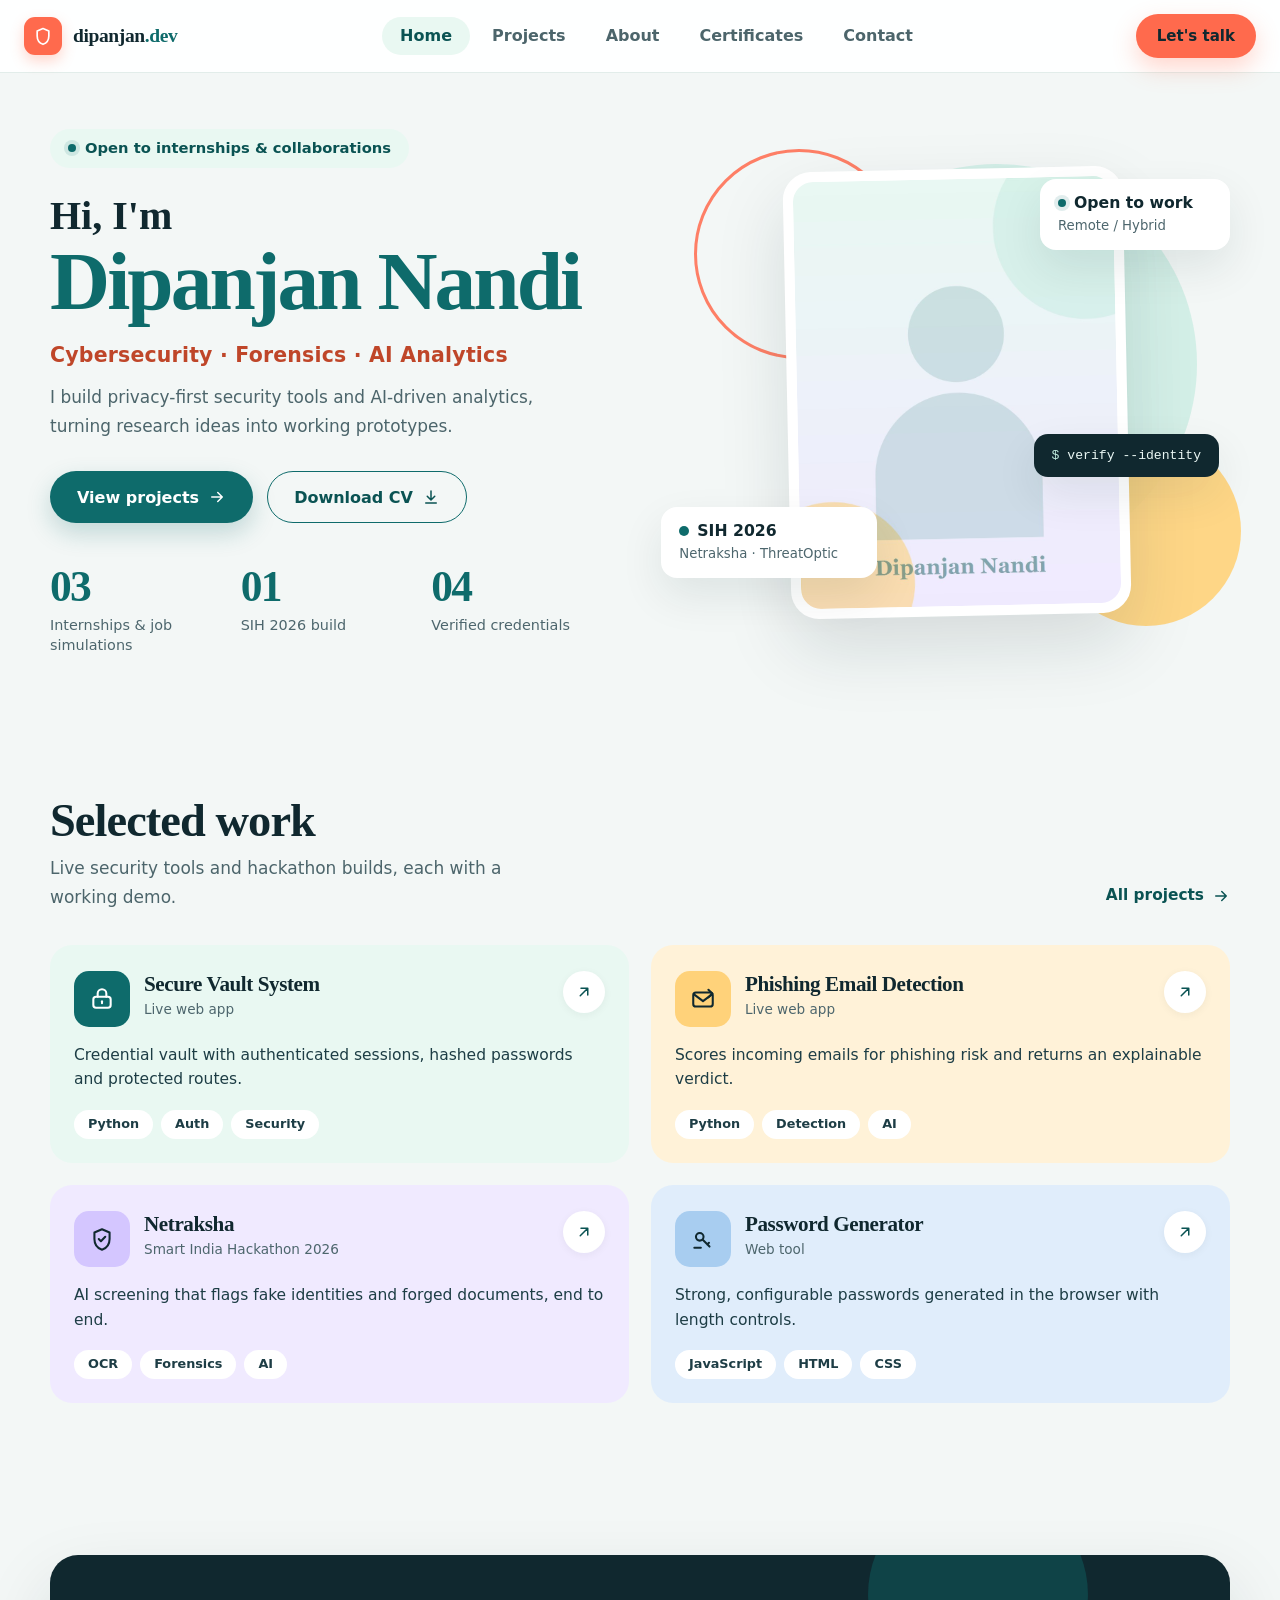
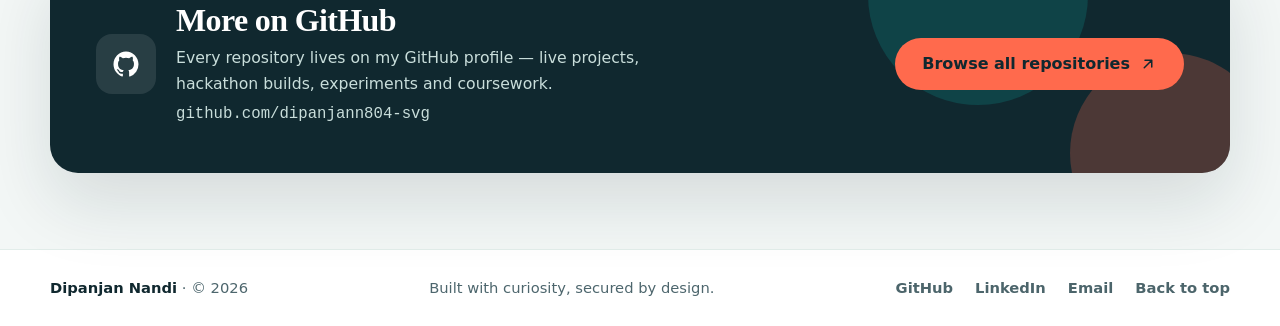
==== commit 889ce6cc: "Initial commit" ====
--- a/index.html
+++ b/index.html
@@ -7,23 +7,20 @@
   <title>Dipanjan Nandi — Cybersecurity &amp; AI Developer</title>
   <meta name="description" content="Portfolio of Dipanjan Nandi, a security-focused Computer Science undergraduate building AI-powered threat intelligence, forensic tooling and identity verification systems.">
   <meta name="author" content="Dipanjan Nandi">
-  <meta name="theme-color" content="#0a0a1f">
-  <meta name="color-scheme" content="dark">
+  <meta name="theme-color" content="#f3f7f6">
+  <meta name="color-scheme" content="light">
 
   <meta property="og:type" content="website">
   <meta property="og:site_name" content="Dipanjan Nandi">
   <meta property="og:title" content="Dipanjan Nandi — Cybersecurity &amp; AI Developer">
-  <meta property="og:description" content="Defending systems with intelligent security. Email forensics, threat intelligence and AI-driven document screening.">
+  <meta property="og:description" content="Security-first web tools, email forensics and AI-driven document screening.">
   <meta property="og:image" content="assets/og-image.png">
   <meta name="twitter:card" content="summary_large_image">
   <meta name="twitter:title" content="Dipanjan Nandi — Cybersecurity &amp; AI Developer">
-  <meta name="twitter:description" content="Defending systems with intelligent security.">
+  <meta name="twitter:description" content="Security-first web tools, email forensics and AI-driven document screening.">
   <meta name="twitter:image" content="assets/og-image.png">
 
   <link rel="icon" href="assets/favicon.svg" type="image/svg+xml">
-  <link rel="preconnect" href="https://fonts.googleapis.com">
-  <link rel="preconnect" href="https://fonts.gstatic.com" crossorigin>
-  <link href="https://fonts.googleapis.com/css2?family=Plus+Jakarta+Sans:wght@400;500;600;700;800&family=JetBrains+Mono:wght@400;500&display=swap" rel="stylesheet">
   <link rel="stylesheet" href="css/styles.css">
   <noscript>
     <style>
@@ -54,13 +51,8 @@
         }
 
         .nav__link {
-          padding: 8px 10px;
-          font-size: 0.8rem;
-        }
-
-        .nav__cta {
-          display: inline-flex;
-          margin-left: auto;
+          padding: 8px 12px;
+          font-size: 0.95rem;
         }
       }
     </style>
@@ -97,9 +89,7 @@
       "Penetration testing",
       "Malware analysis",
       "AI-driven data analytics",
-      "NLP threat classification",
-      "OCR extraction",
-      "Explainable risk scoring"
+      "OCR extraction"
     ]
   }
   </script>
@@ -109,10 +99,11 @@
 
   <header class="site-header">
     <nav class="nav" aria-label="Primary">
-      <a class="nav__brand" href="index.html">
-        <span class="nav__mark" aria-hidden="true">DN</span>
-        <span class="nav__word">dipanjan<span>.</span></span>
-        <span class="sr-only">Dipanjan Nandi — home</span>
+      <a class="nav__brand" href="index.html" aria-label="dipanjan.dev — Dipanjan Nandi, home">
+        <span class="nav__mark" aria-hidden="true">
+          <svg viewBox="0 0 24 24" fill="none" stroke="currentColor" stroke-width="2" stroke-linecap="round" stroke-linejoin="round"><path d="M12 3 5 6v6c0 4.8 3 8.6 7 10 4-1.4 7-5.2 7-10V6l-7-3Z"/></svg>
+        </span>
+        <span class="nav__word">dipanjan<span>.dev</span></span>
       </a>
 
       <button class="nav__toggle" type="button" aria-expanded="false" aria-controls="primary-menu">
@@ -130,198 +121,199 @@
         </ul>
       </div>
 
-      <a class="btn btn--primary nav__cta" href="contact.html">Hire me</a>
+      <a class="btn btn--cta btn--small nav__cta" href="contact.html">Let's talk</a>
     </nav>
   </header>
 
   <main id="main">
-    <!-- 01 — Home -->
+    <!-- Hero -->
     <section class="hero" aria-labelledby="hero-title">
+      <div class="container hero__grid">
+        <div class="hero__copy">
+          <p class="badge"><span class="status-dot" aria-hidden="true"></span>Open to internships &amp; collaborations</p>
+          <p class="hero__hi">Hi, I'm</p>
+          <h1 class="hero__name" id="hero-title">Dipanjan Nandi</h1>
+          <p class="hero__role">Cybersecurity · Forensics · AI Analytics</p>
+          <p class="hero__lead">
+            I build privacy-first security tools and AI-driven analytics, turning research ideas
+            into working prototypes.
+          </p>
+
+          <div class="hero__actions">
+            <a class="btn btn--primary" href="projects.html">
+              View projects
+              <svg class="icon" viewBox="0 0 24 24" fill="none" stroke="currentColor" stroke-width="2" stroke-linecap="round" stroke-linejoin="round" aria-hidden="true"><path d="M5 12h14M13 6l6 6-6 6"/></svg>
+            </a>
+            <a class="btn btn--outline" href="assets/Dipanjan-Nandi-CV.pdf" download="Dipanjan-Nandi-CV.pdf" type="application/pdf">
+              Download CV
+              <svg class="icon" viewBox="0 0 24 24" fill="none" stroke="currentColor" stroke-width="2" stroke-linecap="round" stroke-linejoin="round" aria-hidden="true"><path d="M12 4v11M7 11l5 5 5-5M5 20h14"/></svg>
+            </a>
+          </div>
+
+          <dl class="hero__stats">
+            <div>
+              <dt>03</dt>
+              <dd>Internships &amp; job simulations</dd>
+            </div>
+            <div>
+              <dt>01</dt>
+              <dd>SIH 2026 build</dd>
+            </div>
+            <div>
+              <dt>04</dt>
+              <dd>Verified credentials</dd>
+            </div>
+          </dl>
+        </div>
+
+        <div class="hero__media">
+          <span class="hero__ring" aria-hidden="true"></span>
+          <span class="hero__blob" aria-hidden="true"></span>
+
+          <figure class="photo-card">
+            <div class="photo-card__frame">
+              <img src="assets/profile.jpg" alt="Dipanjan Nandi" width="900" height="1200" loading="eager" decoding="async">
+            </div>
+          </figure>
+
+          <div class="float-card float-card--status">
+            <p class="float-card__title"><span class="status-dot" aria-hidden="true"></span>Open to work</p>
+            <p class="float-card__meta">Remote / Hybrid</p>
+          </div>
+
+          <div class="float-card float-card--work">
+            <p class="float-card__title">
+              <span class="dot" aria-hidden="true"></span>
+              SIH 2026
+            </p>
+            <p class="float-card__meta">Netraksha · ThreatOptic</p>
+          </div>
+
+          <p class="code-chip" aria-hidden="true"><span>$</span> verify --identity</p>
+        </div>
+      </div>
+    </section>
+
+    <!-- Selected work -->
+    <section class="section" aria-labelledby="work-title">
       <div class="container">
-        <div class="hero__layout">
-          <div class="hero__copy">
-            <div class="hero__top">
-              <p class="eyebrow">01 · Home</p>
-              <p class="pill-live"><span class="status-dot" aria-hidden="true"></span>Open to work</p>
-            </div>
-
-            <h1 class="hero__title" id="hero-title">Dipanjan <span class="text-accent">Nandi</span></h1>
-            <p class="hero__role">Cybersecurity &amp; AI developer</p>
-            <p class="hero__lead">
-              I design and build security-first web tools — from email threat intelligence and
-              phishing detection to credential vaults and the interfaces around them.
-            </p>
-
-            <div class="hero__actions">
-              <a class="btn btn--primary" href="projects.html">
-                View projects
-                <svg class="icon" viewBox="0 0 24 24" fill="none" stroke="currentColor" stroke-width="1.8" stroke-linecap="round" stroke-linejoin="round" aria-hidden="true"><path d="M7 17 17 7M8 7h9v9"/></svg>
+        <div class="section-head" data-reveal>
+          <div>
+            <h2 id="work-title">Selected work</h2>
+            <p>Live security tools and hackathon builds, each with a working demo.</p>
+          </div>
+          <a class="link-arrow" href="projects.html">
+            All projects
+            <svg class="icon" viewBox="0 0 24 24" fill="none" stroke="currentColor" stroke-width="2" stroke-linecap="round" stroke-linejoin="round" aria-hidden="true"><path d="M5 12h14M13 6l6 6-6 6"/></svg>
+          </a>
+        </div>
+
+        <div class="card-grid">
+          <article class="p-card p-card--mint" data-reveal>
+            <div class="p-card__top">
+              <span class="p-card__icon" aria-hidden="true">
+                <svg viewBox="0 0 24 24" fill="none" stroke="currentColor" stroke-width="1.9" stroke-linecap="round" stroke-linejoin="round"><rect x="4" y="10" width="16" height="10" rx="2.5"/><path d="M8 10V7a4 4 0 0 1 8 0v3"/><path d="M12 14v2"/></svg>
+              </span>
+              <div class="p-card__heading">
+                <h3>Secure Vault System</h3>
+                <p class="p-card__meta">Live web app</p>
+              </div>
+              <a class="p-card__go" href="https://secure-vault-system.onrender.com/" target="_blank" rel="noopener noreferrer" aria-label="Open the Secure Vault System live demo">
+                <svg viewBox="0 0 24 24" fill="none" stroke="currentColor" stroke-width="2" stroke-linecap="round" stroke-linejoin="round" aria-hidden="true"><path d="M7 17 17 7M8 7h9v9"/></svg>
               </a>
-              <a class="btn btn--secondary" href="assets/Dipanjan-Nandi-CV.pdf" download="Dipanjan-Nandi-CV.pdf" type="application/pdf">
-                Download CV
-                <svg class="icon" viewBox="0 0 24 24" fill="none" stroke="currentColor" stroke-width="1.8" stroke-linecap="round" stroke-linejoin="round" aria-hidden="true"><path d="M12 3v12M7 10l5 5 5-5M5 21h14"/></svg>
+            </div>
+            <p class="p-card__copy">Credential vault with authenticated sessions, hashed passwords and protected routes.</p>
+            <ul class="p-card__tags" aria-label="Technologies">
+              <li class="tag">Python</li>
+              <li class="tag">Auth</li>
+              <li class="tag">Security</li>
+            </ul>
+          </article>
+
+          <article class="p-card p-card--butter" data-reveal style="--delay: 80ms">
+            <div class="p-card__top">
+              <span class="p-card__icon" aria-hidden="true">
+                <svg viewBox="0 0 24 24" fill="none" stroke="currentColor" stroke-width="1.9" stroke-linecap="round" stroke-linejoin="round"><rect x="3" y="6" width="18" height="13" rx="2.5"/><path d="m4 8 8 6 8-6"/><path d="M17 3.5 20.5 7 17 10.5"/></svg>
+              </span>
+              <div class="p-card__heading">
+                <h3>Phishing Email Detection</h3>
+                <p class="p-card__meta">Live web app</p>
+              </div>
+              <a class="p-card__go" href="https://phishing-email-detection-green.vercel.app/" target="_blank" rel="noopener noreferrer" aria-label="Open the Phishing Email Detection live demo">
+                <svg viewBox="0 0 24 24" fill="none" stroke="currentColor" stroke-width="2" stroke-linecap="round" stroke-linejoin="round" aria-hidden="true"><path d="M7 17 17 7M8 7h9v9"/></svg>
               </a>
             </div>
-
-            <ul class="hero__meta" aria-label="Location, languages and work preference">
-              <li class="chip">West Bengal, India</li>
-              <li class="chip">EN · BN · HI</li>
-              <li class="chip">Remote / hybrid</li>
+            <p class="p-card__copy">Scores incoming emails for phishing risk and returns an explainable verdict.</p>
+            <ul class="p-card__tags" aria-label="Technologies">
+              <li class="tag">Python</li>
+              <li class="tag">Detection</li>
+              <li class="tag">AI</li>
             </ul>
-          </div>
-
-          <aside class="profile-card" aria-label="Profile summary">
-            <div class="profile-card__visual">
-              <span class="profile-card__monogram" aria-hidden="true">DN</span>
-            </div>
-            <div class="profile-card__body">
-              <p class="profile-card__name">Dipanjan Nandi</p>
-              <p class="profile-card__role">B.Tech CSE · GNIT (MAKAUT)</p>
-              <dl class="profile-card__facts">
-                <div>
-                  <dt>Focus</dt>
-                  <dd>Threat intelligence &amp; secure web</dd>
-                </div>
-                <div>
-                  <dt>Core stack</dt>
-                  <dd>Python · Flask · JavaScript</dd>
-                </div>
-                <div>
-                  <dt>Status</dt>
-                  <dd><span class="status-dot" aria-hidden="true"></span>Open to work</dd>
-                </div>
-              </dl>
-            </div>
-          </aside>
-        </div>
-
-        <div class="hero__stats" data-reveal>
-          <div class="stat">
-            <p class="stat__value">03</p>
-            <p class="stat__label">Internships &amp; job simulations</p>
-          </div>
-          <div class="stat">
-            <p class="stat__value">02</p>
-            <p class="stat__label">Smart India Hackathon builds</p>
-          </div>
-          <div class="stat">
-            <p class="stat__value">04</p>
-            <p class="stat__label">Verified credentials</p>
-          </div>
-          <div class="stat">
-            <p class="stat__value">03</p>
-            <p class="stat__label">Live projects</p>
-          </div>
+          </article>
+
+          <article class="p-card p-card--lilac" data-reveal style="--delay: 160ms">
+            <div class="p-card__top">
+              <span class="p-card__icon" aria-hidden="true">
+                <svg viewBox="0 0 24 24" fill="none" stroke="currentColor" stroke-width="1.9" stroke-linecap="round" stroke-linejoin="round"><path d="M12 3 5 6v6c0 4.8 3 8.6 7 10 4-1.4 7-5.2 7-10V6l-7-3Z"/><path d="m9 12 2 2 4-4"/></svg>
+              </span>
+              <div class="p-card__heading">
+                <h3>Netraksha</h3>
+                <p class="p-card__meta">Smart India Hackathon 2026</p>
+              </div>
+              <a class="p-card__go" href="projects.html" aria-label="Read more about Netraksha">
+                <svg viewBox="0 0 24 24" fill="none" stroke="currentColor" stroke-width="2" stroke-linecap="round" stroke-linejoin="round" aria-hidden="true"><path d="M7 17 17 7M8 7h9v9"/></svg>
+              </a>
+            </div>
+            <p class="p-card__copy">AI screening that flags fake identities and forged documents, end to end.</p>
+            <ul class="p-card__tags" aria-label="Capabilities">
+              <li class="tag">OCR</li>
+              <li class="tag">Forensics</li>
+              <li class="tag">AI</li>
+            </ul>
+          </article>
+
+          <article class="p-card p-card--blue" data-reveal style="--delay: 240ms">
+            <div class="p-card__top">
+              <span class="p-card__icon" aria-hidden="true">
+                <svg viewBox="0 0 24 24" fill="none" stroke="currentColor" stroke-width="1.9" stroke-linecap="round" stroke-linejoin="round"><circle cx="9" cy="10" r="3.5"/><path d="m12 13 6 6M16 17l1.5-1.5"/><path d="M4 20h6"/></svg>
+              </span>
+              <div class="p-card__heading">
+                <h3>Password Generator</h3>
+                <p class="p-card__meta">Web tool</p>
+              </div>
+              <a class="p-card__go" href="https://password-generator-sandy-phi.vercel.app/" target="_blank" rel="noopener noreferrer" aria-label="Open the Password Generator live demo">
+                <svg viewBox="0 0 24 24" fill="none" stroke="currentColor" stroke-width="2" stroke-linecap="round" stroke-linejoin="round" aria-hidden="true"><path d="M7 17 17 7M8 7h9v9"/></svg>
+              </a>
+            </div>
+            <p class="p-card__copy">Strong, configurable passwords generated in the browser with length controls.</p>
+            <ul class="p-card__tags" aria-label="Technologies">
+              <li class="tag">JavaScript</li>
+              <li class="tag">HTML</li>
+              <li class="tag">CSS</li>
+            </ul>
+          </article>
         </div>
       </div>
     </section>
 
-    <!-- Featured work -->
-    <section class="section" aria-labelledby="featured-title">
+    <!-- GitHub -->
+    <section class="section" aria-labelledby="gh-title">
       <div class="container">
-        <div class="section-head">
-          <header class="section-heading" data-reveal>
-            <p class="eyebrow">Selected work</p>
-            <h2 id="featured-title">Things I've <span class="text-accent">built</span></h2>
-          </header>
-          <a class="ghost-link" href="projects.html" data-reveal>
-            All projects
-            <svg class="icon" viewBox="0 0 24 24" fill="none" stroke="currentColor" stroke-width="1.8" stroke-linecap="round" stroke-linejoin="round" aria-hidden="true"><path d="M7 17 17 7M8 7h9v9"/></svg>
-          </a>
-        </div>
-
-        <div class="cards-3">
-          <article class="project-card" data-reveal>
-            <div class="project-thumb project-thumb--violet">
-              <span class="project-thumb__badge">Live</span>
-              <svg viewBox="0 0 48 48" fill="none" stroke="currentColor" stroke-width="2.2" stroke-linecap="round" stroke-linejoin="round" aria-hidden="true"><path d="M24 5 9 11v11c0 9.6 6.2 17.2 15 21 8.8-3.8 15-11.4 15-21V11L24 5Z"/><circle cx="24" cy="21" r="4.5"/><path d="M24 25.5V31"/></svg>
-            </div>
-            <div class="project-body">
-              <h3>Secure Vault System</h3>
-              <p class="project-copy">
-                An encrypted credential vault with authenticated sessions, hashed passwords and
-                protected routes.
-              </p>
-              <ul class="tags" aria-label="Technologies">
-                <li class="tag">Flask</li>
-                <li class="tag">Security</li>
-              </ul>
-              <div class="project-links">
-                <a class="project-link" href="https://secure-vault-system.onrender.com/" target="_blank" rel="noopener noreferrer">
-                  Live demo
-                  <svg class="icon" viewBox="0 0 24 24" fill="none" stroke="currentColor" stroke-width="1.8" stroke-linecap="round" stroke-linejoin="round" aria-hidden="true"><path d="M7 17 17 7M8 7h9v9"/></svg>
-                </a>
-              </div>
-            </div>
-          </article>
-
-          <article class="project-card" data-reveal style="--delay: 90ms">
-            <div class="project-thumb project-thumb--teal">
-              <span class="project-thumb__badge">Live</span>
-              <svg viewBox="0 0 48 48" fill="none" stroke="currentColor" stroke-width="2.2" stroke-linecap="round" stroke-linejoin="round" aria-hidden="true"><rect x="5" y="13" width="38" height="25" rx="4"/><path d="m6 16 18 12 18-12"/><circle cx="37" cy="11" r="7"/><path d="M37 7.5v4M37 14.5h.01"/></svg>
-            </div>
-            <div class="project-body">
-              <h3>Phishing Email Detection</h3>
-              <p class="project-copy">
-                A detection app that scores incoming emails for phishing risk and reports an
-                explainable verdict.
-              </p>
-              <ul class="tags" aria-label="Technologies">
-                <li class="tag">Python</li>
-                <li class="tag">Classification</li>
-              </ul>
-              <div class="project-links">
-                <a class="project-link" href="https://phishing-email-detection-green.vercel.app/" target="_blank" rel="noopener noreferrer">
-                  Live demo
-                  <svg class="icon" viewBox="0 0 24 24" fill="none" stroke="currentColor" stroke-width="1.8" stroke-linecap="round" stroke-linejoin="round" aria-hidden="true"><path d="M7 17 17 7M8 7h9v9"/></svg>
-                </a>
-              </div>
-            </div>
-          </article>
-
-          <article class="project-card" data-reveal style="--delay: 180ms">
-            <div class="project-thumb project-thumb--amber">
-              <span class="project-thumb__badge">Live</span>
-              <svg viewBox="0 0 48 48" fill="none" stroke="currentColor" stroke-width="2.2" stroke-linecap="round" stroke-linejoin="round" aria-hidden="true"><circle cx="18" cy="21" r="7"/><path d="m23 26 14 14M31 34l4-4M35 38l4-4"/></svg>
-            </div>
-            <div class="project-body">
-              <h3>Password Generator</h3>
-              <p class="project-copy">
-                A browser-based generator for strong, configurable passwords with length and
-                character-set controls.
-              </p>
-              <ul class="tags" aria-label="Technologies">
-                <li class="tag">JavaScript</li>
-                <li class="tag">CSS3</li>
-              </ul>
-              <div class="project-links">
-                <a class="project-link" href="https://password-generator-sandy-phi.vercel.app/" target="_blank" rel="noopener noreferrer">
-                  Live demo
-                  <svg class="icon" viewBox="0 0 24 24" fill="none" stroke="currentColor" stroke-width="1.8" stroke-linecap="round" stroke-linejoin="round" aria-hidden="true"><path d="M7 17 17 7M8 7h9v9"/></svg>
-                </a>
-              </div>
-            </div>
-          </article>
-        </div>
-      </div>
-    </section>
-
-    <!-- Call to action -->
-    <section class="section" aria-labelledby="cta-title">
-      <div class="container">
-        <div class="cta-band" data-reveal>
-          <div>
-            <h2 id="cta-title">Have a project or a role in mind?</h2>
-            <p>I'm open to internships, collaborations and security-focused builds. Tell me what you're working on.</p>
-          </div>
-          <div class="cta-band__actions">
-            <a class="btn btn--primary" href="contact.html">
-              Get in touch
-              <svg class="icon" viewBox="0 0 24 24" fill="none" stroke="currentColor" stroke-width="1.8" stroke-linecap="round" stroke-linejoin="round" aria-hidden="true"><path d="M7 17 17 7M8 7h9v9"/></svg>
-            </a>
-            <a class="btn btn--secondary" href="assets/Dipanjan-Nandi-CV.pdf" download="Dipanjan-Nandi-CV.pdf" type="application/pdf">
-              Download CV
-              <svg class="icon" viewBox="0 0 24 24" fill="none" stroke="currentColor" stroke-width="1.8" stroke-linecap="round" stroke-linejoin="round" aria-hidden="true"><path d="M12 3v12M7 10l5 5 5-5M5 21h14"/></svg>
+        <div class="gh-band" data-reveal>
+          <div class="gh-band__inner">
+            <span class="gh-band__icon" aria-hidden="true">
+              <svg viewBox="0 0 24 24" fill="currentColor"><path d="M12 2C6.48 2 2 6.58 2 12.25c0 4.53 2.87 8.37 6.84 9.73.5.1.68-.22.68-.49v-1.72c-2.78.62-3.37-1.37-3.37-1.37-.45-1.18-1.11-1.5-1.11-1.5-.91-.64.07-.63.07-.63 1 .07 1.53 1.06 1.53 1.06.9 1.57 2.34 1.12 2.91.86.09-.66.35-1.12.63-1.38-2.22-.26-4.56-1.14-4.56-5.07 0-1.12.39-2.03 1.03-2.75-.1-.26-.45-1.3.1-2.71 0 0 .84-.28 2.75 1.05a9.36 9.36 0 0 1 5 0c1.91-1.33 2.75-1.05 2.75-1.05.55 1.41.2 2.45.1 2.71.64.72 1.03 1.63 1.03 2.75 0 3.94-2.34 4.8-4.57 5.06.36.32.68.94.68 1.9v2.82c0 .27.18.59.69.49A10.26 10.26 0 0 0 22 12.25C22 6.58 17.52 2 12 2Z"/></svg>
+            </span>
+            <div>
+              <h2 id="gh-title">More on GitHub</h2>
+              <p>Every repository lives on my GitHub profile — live projects, hackathon builds, experiments and coursework.</p>
+              <p class="gh-band__handle">github.com/dipanjann804-svg</p>
+            </div>
+          </div>
+          <div class="gh-band__actions">
+            <a class="btn btn--cta" href="https://github.com/dipanjann804-svg?tab=repositories" target="_blank" rel="noopener noreferrer">
+              Browse all repositories
+              <svg class="icon" viewBox="0 0 24 24" fill="none" stroke="currentColor" stroke-width="2" stroke-linecap="round" stroke-linejoin="round" aria-hidden="true"><path d="M7 17 17 7M8 7h9v9"/></svg>
             </a>
           </div>
         </div>
@@ -331,15 +323,13 @@
 
   <footer class="site-footer">
     <div class="container footer-inner">
-      <p>© <span id="year">2026</span> Dipanjan Nandi</p>
-      <p class="footer-tagline">Built with curiosity, secured by design.</p>
+      <p><strong>Dipanjan Nandi</strong> · © <span id="year">2026</span></p>
+      <p>Built with curiosity, secured by design.</p>
       <div class="footer-links">
         <a href="https://github.com/dipanjann804-svg" target="_blank" rel="noopener noreferrer">GitHub</a>
         <a href="https://www.linkedin.com/in/dipanjan-nandi-754028374" target="_blank" rel="noopener noreferrer">LinkedIn</a>
-        <a class="back-to-top" href="#main">
-          Back to top
-          <svg class="icon" viewBox="0 0 24 24" fill="none" stroke="currentColor" stroke-width="1.8" stroke-linecap="round" stroke-linejoin="round" aria-hidden="true"><path d="M12 19V5M5 12l7-7 7 7"/></svg>
-        </a>
+        <a href="mailto:dipanjann804@gmail.com">Email</a>
+        <a href="#main">Back to top</a>
       </div>
     </div>
   </footer>
--- a/css/styles.css
+++ b/css/styles.css
@@ -1,32 +1,59 @@
 /* ==========================================================================
    Dipanjan Nandi — portfolio styles
-   Multi-page layout: Home · Projects · About · Certificates · Contact
+   Light theme: Teal Ink + Coral, serif headings, pastel cards
+   Pages: Home · Projects · About · Certificates · Contact
    ========================================================================== */
 
 :root {
-  color-scheme: dark;
-  --bg: #0a0a1f;
-  --bg-deep: #070714;
-  --surface: #12122b;
-  --surface-2: #1b1b40;
-  --surface-3: #22224d;
-  --border: #2b2b52;
-  --border-soft: rgba(196, 167, 255, 0.16);
-  --text: #f7f5ff;
-  --text-soft: #d8d0f2;
-  --muted: #9c9cbf;
-  --lavender: #c4a7ff;
-  --violet: #8b5cf6;
-  --deep: #4a3a99;
-  --deep-2: #2b1f66;
-  --green: #6ee7b7;
-  --font-sans: "Plus Jakarta Sans", "Segoe UI", system-ui, -apple-system, sans-serif;
-  --font-mono: "JetBrains Mono", "Cascadia Code", "Courier New", monospace;
-  --radius-xl: 24px;
-  --radius-lg: 18px;
-  --radius-md: 14px;
-  --radius-sm: 10px;
-  --max: 1220px;
+  color-scheme: light;
+
+  /* Palette */
+  --bg: #f3f7f6;
+  --surface: #ffffff;
+  --surface-soft: #fbfdfc;
+  --ink: #10282f;
+  --ink-2: #1d3d45;
+  --body: #4c656b;
+  --muted: #4d666d;
+
+  --teal: #0e6b6b;
+  --teal-deep: #0a5353;
+  --teal-tint: #e6f4f1;
+
+  --coral: #ff6a4d;
+  --coral-deep: #bf4629;
+  --coral-tint: #ffe4dc;
+
+  --butter: #ffd27a;
+  --butter-tint: #fff2d8;
+
+  --mint: #bfebdd;
+  --mint-tint: #e9f8f2;
+
+  --lilac: #d4c6ff;
+  --lilac-tint: #f0eaff;
+
+  --blue-tint: #e0edfb;
+
+  --border: #e2edea;
+  --border-strong: #cfdfdb;
+
+  /* Type */
+  --font-serif: "Cambria", "Georgia", "Times New Roman", serif;
+  --font-sans: "Calibri", "Segoe UI", system-ui, -apple-system, sans-serif;
+
+  /* Shape */
+  --radius-xl: 28px;
+  --radius-lg: 22px;
+  --radius-md: 16px;
+  --radius-sm: 12px;
+
+  --shadow-xs: 0 2px 8px rgba(16, 40, 47, 0.05);
+  --shadow-sm: 0 8px 20px rgba(16, 40, 47, 0.06);
+  --shadow: 0 18px 44px rgba(16, 40, 47, 0.09);
+  --shadow-lg: 0 30px 70px rgba(16, 40, 47, 0.13);
+
+  --max: 1180px;
   --ease: cubic-bezier(0.22, 0.75, 0.25, 1);
 }
 
@@ -45,40 +72,27 @@
   margin: 0;
   min-height: 100vh;
   overflow-x: hidden;
-  background-color: var(--bg);
-  color: var(--text);
+  background: var(--bg);
+  color: var(--body);
   font-family: var(--font-sans);
-  font-size: 16px;
-  line-height: 1.6;
+  font-size: 17px;
+  line-height: 1.65;
   -webkit-font-smoothing: antialiased;
-  text-rendering: optimizeLegibility;
-}
-
-body::before {
-  position: fixed;
-  inset: 0;
-  z-index: -1;
-  pointer-events: none;
-  content: "";
-  background:
-    radial-gradient(720px circle at 8% -4%, rgba(139, 92, 246, 0.13), transparent 62%),
-    radial-gradient(900px circle at 96% 8%, rgba(74, 58, 153, 0.16), transparent 60%),
-    radial-gradient(720px circle at 50% 104%, rgba(43, 31, 102, 0.16), transparent 64%);
-}
-
-::selection {
-  background: var(--lavender);
-  color: #17102e;
-}
-
-img,
-svg {
-  display: block;
-}
-
-a {
-  color: inherit;
-  text-decoration: none;
+}
+
+h1,
+h2,
+h3,
+h4 {
+  margin-top: 0;
+  color: var(--ink);
+  font-family: var(--font-serif);
+  font-weight: 700;
+  letter-spacing: -0.02em;
+}
+
+p {
+  margin-top: 0;
 }
 
 ul,
@@ -88,17 +102,22 @@
   list-style: none;
 }
 
-p,
-h1,
-h2,
-h3 {
-  margin-top: 0;
+img,
+svg {
+  display: block;
+  max-width: 100%;
+}
+
+a {
+  color: inherit;
+  text-decoration: none;
 }
 
 button,
 input,
 textarea {
   font: inherit;
+  color: inherit;
 }
 
 button {
@@ -110,28 +129,14 @@
 }
 
 :focus-visible {
-  outline: 2px solid var(--lavender);
+  outline: 3px solid var(--teal);
   outline-offset: 3px;
   border-radius: 6px;
 }
 
-.skip-link {
-  position: fixed;
-  top: 14px;
-  left: 14px;
-  z-index: 200;
-  padding: 10px 16px;
-  border-radius: 8px;
-  background: var(--lavender);
-  color: #17102e;
-  font-size: 0.85rem;
-  font-weight: 700;
-  transform: translateY(-160%);
-  transition: transform 0.2s var(--ease);
-}
-
-.skip-link:focus {
-  transform: translateY(0);
+::selection {
+  background: var(--mint);
+  color: var(--ink);
 }
 
 .sr-only {
@@ -146,88 +151,98 @@
   border: 0;
 }
 
+.skip-link {
+  position: fixed;
+  top: 12px;
+  left: 12px;
+  z-index: 300;
+  padding: 10px 18px;
+  border-radius: 10px;
+  background: var(--teal);
+  color: #fff;
+  font-size: 0.9rem;
+  font-weight: 700;
+  transform: translateY(-180%);
+  transition: transform 0.2s var(--ease);
+}
+
+.skip-link:focus {
+  transform: translateY(0);
+}
+
 .container {
   width: min(100% - 48px, var(--max));
   margin-inline: auto;
 }
 
 .icon {
-  width: 16px;
-  height: 16px;
+  width: 18px;
+  height: 18px;
   flex: none;
 }
 
 /* --------------------------------------------------------------------------
-   Navigation
+   Header / navigation
    -------------------------------------------------------------------------- */
 
 .site-header {
-  position: fixed;
-  top: 20px;
-  right: 0;
-  left: 0;
+  position: sticky;
+  top: 0;
   z-index: 100;
-  pointer-events: none;
+  border-bottom: 1px solid var(--border);
+  background: rgba(255, 255, 255, 0.92);
+  backdrop-filter: saturate(140%) blur(14px);
+  -webkit-backdrop-filter: saturate(140%) blur(14px);
+}
+
+.site-header.is-scrolled {
+  box-shadow: 0 8px 24px rgba(16, 40, 47, 0.07);
 }
 
 .nav {
-  position: relative;
   display: flex;
   align-items: center;
-  gap: 14px;
-  width: min(100% - 40px, 1060px);
+  gap: 18px;
+  width: min(100% - 48px, 1240px);
   margin-inline: auto;
-  padding: 8px 10px 8px 12px;
-  border: 1px solid var(--border);
-  border-radius: 18px;
-  background: rgba(18, 18, 43, 0.74);
-  box-shadow: 0 18px 50px rgba(0, 0, 0, 0.32);
-  backdrop-filter: blur(18px);
-  -webkit-backdrop-filter: blur(18px);
-  pointer-events: auto;
-  transition:
-    background-color 0.25s var(--ease),
-    border-color 0.25s var(--ease);
-}
-
-.nav.is-scrolled {
-  border-color: #35355f;
-  background: rgba(12, 12, 32, 0.94);
+  padding: 14px 0;
 }
 
 .nav__brand {
   display: inline-flex;
   flex: none;
   align-items: center;
-  gap: 10px;
-  padding: 4px 8px 4px 0;
+  gap: 11px;
   border-radius: 10px;
 }
 
 .nav__mark {
   display: grid;
   place-items: center;
-  width: 34px;
-  height: 34px;
-  border-radius: 50%;
-  background: linear-gradient(145deg, #8b5cf6 0%, #5b3bb5 100%);
-  box-shadow: inset 0 0 0 1px rgba(255, 255, 255, 0.18);
+  width: 38px;
+  height: 38px;
+  border-radius: 11px;
+  background: var(--coral);
+  box-shadow: 0 6px 14px rgba(255, 106, 77, 0.28);
   color: #fff;
-  font-size: 0.7rem;
-  font-weight: 800;
+}
+
+.nav__mark svg {
+  width: 20px;
+  height: 20px;
+}
+
+.nav__word {
+  color: var(--ink);
+  font-family: var(--font-serif);
+  font-size: 1.22rem;
+  font-weight: 700;
   letter-spacing: -0.02em;
-}
-
-.nav__word {
-  color: var(--text);
-  font-size: 0.94rem;
-  font-weight: 700;
-  letter-spacing: -0.035em;
   line-height: 1;
 }
 
 .nav__word span {
-  color: var(--lavender);
+  color: var(--teal);
 }
 
 .nav__panel {
@@ -239,57 +254,53 @@
 .nav__list {
   display: flex;
   align-items: center;
-  gap: 2px;
+  gap: 4px;
 }
 
 .nav__link {
   display: block;
-  padding: 9px 14px;
-  border-radius: 10px;
-  color: var(--muted);
-  font-size: 0.83rem;
-  font-weight: 500;
-  line-height: 1.2;
+  padding: 9px 18px;
+  border-radius: 999px;
+  color: var(--body);
+  font-size: 1rem;
+  font-weight: 600;
+  line-height: 1.3;
   transition:
     color 0.2s var(--ease),
     background-color 0.2s var(--ease);
 }
 
 .nav__link:hover {
-  background: rgba(196, 167, 255, 0.07);
-  color: var(--text);
+  background: var(--teal-tint);
+  color: var(--teal-deep);
 }
 
 .nav__link.is-active {
-  background: rgba(196, 167, 255, 0.1);
-  color: var(--lavender);
+  background: var(--mint-tint);
+  color: var(--teal-deep);
   font-weight: 700;
 }
 
 .nav__cta {
   flex: none;
-  min-height: 40px;
-  padding: 10px 20px;
-  border-radius: 12px;
-  font-size: 0.8rem;
 }
 
 .nav__toggle {
   display: none;
   place-items: center;
-  width: 40px;
-  height: 40px;
+  width: 44px;
+  height: 44px;
   margin-left: auto;
-  border: 1px solid var(--border);
-  border-radius: 11px;
-  background: var(--surface-2);
-  color: var(--text);
+  border: 1px solid var(--border-strong);
+  border-radius: 12px;
+  background: var(--surface);
+  color: var(--ink);
 }
 
 .nav__toggle-bars {
   position: relative;
   display: block;
-  width: 16px;
+  width: 18px;
   height: 2px;
   border-radius: 2px;
   background: currentColor;
@@ -300,7 +311,7 @@
 .nav__toggle-bars::after {
   position: absolute;
   left: 0;
-  width: 16px;
+  width: 18px;
   height: 2px;
   border-radius: 2px;
   background: currentColor;
@@ -311,11 +322,11 @@
 }
 
 .nav__toggle-bars::before {
-  top: -5px;
+  top: -6px;
 }
 
 .nav__toggle-bars::after {
-  top: 5px;
+  top: 6px;
 }
 
 .nav__toggle.is-open .nav__toggle-bars {
@@ -332,10 +343,10 @@
   transform: rotate(-45deg);
 }
 
-@keyframes nav-menu-in {
+@keyframes menu-in {
   from {
     opacity: 0;
-    transform: translateY(-8px);
+    transform: translateY(-6px);
   }
 
   to {
@@ -345,93 +356,29 @@
 }
 
 /* --------------------------------------------------------------------------
-   Shared building blocks
+   Buttons, pills, tags
    -------------------------------------------------------------------------- */
-
-.section {
-  position: relative;
-  padding: 78px 0;
-}
-
-.eyebrow {
-  margin: 0 0 16px;
-  color: var(--muted);
-  font-size: 0.68rem;
-  font-weight: 600;
-  letter-spacing: 0.28em;
-  line-height: 1.4;
-  text-transform: uppercase;
-}
-
-.text-accent {
-  color: var(--lavender);
-}
-
-.text-soft {
-  color: var(--text-soft);
-}
-
-.card,
-.panel {
-  position: relative;
-  overflow: hidden;
-  border: 1px solid var(--border);
-  border-radius: var(--radius-xl);
-  background: linear-gradient(180deg, rgba(27, 27, 64, 0.52) 0%, rgba(18, 18, 43, 0.94) 100%);
-}
-
-.chip {
-  display: inline-flex;
-  align-items: center;
-  gap: 6px;
-  padding: 6px 12px;
-  border: 1px solid var(--border);
-  border-radius: 999px;
-  background: rgba(27, 27, 64, 0.62);
-  color: var(--text);
-  font-size: 0.72rem;
-  font-weight: 600;
-  letter-spacing: 0.01em;
-  line-height: 1.35;
-  white-space: nowrap;
-}
-
-.chip--solid {
-  border-color: var(--lavender);
-  background: var(--lavender);
-  color: #191132;
-}
-
-.tag {
-  padding: 5px 11px;
-  border: 1px solid var(--border);
-  border-radius: 999px;
-  background: rgba(27, 27, 64, 0.55);
-  color: var(--text-soft);
-  font-size: 0.72rem;
-  font-weight: 500;
-  line-height: 1.4;
-  white-space: nowrap;
-}
 
 .btn {
   display: inline-flex;
   align-items: center;
   justify-content: center;
   gap: 9px;
-  min-height: 50px;
-  padding: 13px 24px;
-  border: 1px solid transparent;
-  border-radius: var(--radius-md);
-  font-size: 0.9rem;
-  font-weight: 600;
+  min-height: 52px;
+  padding: 14px 26px;
+  border: 1.5px solid transparent;
+  border-radius: 999px;
+  font-family: var(--font-sans);
+  font-size: 1rem;
+  font-weight: 700;
   line-height: 1.2;
+  white-space: nowrap;
   transition:
+    transform 0.18s var(--ease),
     background-color 0.2s var(--ease),
     border-color 0.2s var(--ease),
     color 0.2s var(--ease),
-    box-shadow 0.2s var(--ease),
-    transform 0.2s var(--ease);
+    box-shadow 0.2s var(--ease);
 }
 
 .btn:hover {
@@ -443,163 +390,179 @@
 }
 
 .btn--primary {
-  background: var(--lavender);
-  color: #191132;
-  box-shadow: 0 10px 30px rgba(139, 92, 246, 0.16);
+  background: var(--teal);
+  color: #fff;
+  box-shadow: 0 10px 24px rgba(14, 107, 107, 0.22);
 }
 
 .btn--primary:hover {
-  background: #d5c0ff;
-  box-shadow: 0 14px 36px rgba(139, 92, 246, 0.26);
-}
-
-.btn--secondary {
-  border-color: var(--border);
-  background: rgba(27, 27, 64, 0.55);
-  color: var(--text);
-}
-
-.btn--secondary:hover {
-  border-color: rgba(196, 167, 255, 0.4);
-  background: rgba(43, 43, 82, 0.62);
+  background: var(--teal-deep);
+  box-shadow: 0 14px 30px rgba(14, 107, 107, 0.28);
+}
+
+.btn--outline {
+  border-color: var(--teal);
+  background: transparent;
+  color: var(--teal-deep);
+}
+
+.btn--outline:hover {
+  background: var(--teal-tint);
+}
+
+.btn--cta {
+  background: var(--coral);
+  color: var(--ink);
+  box-shadow: 0 10px 24px rgba(255, 106, 77, 0.28);
+}
+
+.btn--cta:hover {
+  background: #ff7f66;
+  box-shadow: 0 14px 30px rgba(255, 106, 77, 0.34);
+}
+
+.btn--ghost {
+  border-color: rgba(255, 255, 255, 0.3);
+  background: rgba(255, 255, 255, 0.12);
+  color: #fff;
+}
+
+.btn--ghost:hover {
+  border-color: rgba(255, 255, 255, 0.55);
+  background: rgba(255, 255, 255, 0.2);
 }
 
 .btn--small {
-  min-height: 42px;
-  padding: 10px 18px;
-  border-radius: 11px;
-  font-size: 0.8rem;
+  min-height: 44px;
+  padding: 10px 20px;
+  font-size: 0.94rem;
 }
 
 .btn--full {
   width: 100%;
 }
 
-.ghost-link {
+.badge {
+  display: inline-flex;
+  align-items: center;
+  gap: 9px;
+  margin: 0;
+  padding: 9px 18px;
+  border-radius: 999px;
+  background: var(--mint-tint);
+  color: var(--teal-deep);
+  font-size: 0.92rem;
+  font-weight: 700;
+  line-height: 1.4;
+}
+
+.status-dot {
+  display: inline-block;
+  width: 8px;
+  height: 8px;
+  flex: none;
+  border-radius: 50%;
+  background: var(--teal);
+  box-shadow: 0 0 0 4px rgba(14, 107, 107, 0.12);
+}
+
+.dot {
+  display: inline-block;
+  width: 10px;
+  height: 10px;
+  flex: none;
+  border-radius: 50%;
+  background: var(--teal);
+}
+
+.dot--mint {
+  background: var(--mint);
+}
+
+.tag {
+  padding: 6px 14px;
+  border-radius: 999px;
+  background: var(--surface);
+  color: var(--ink-2);
+  font-size: 0.8rem;
+  font-weight: 600;
+  line-height: 1.3;
+  white-space: nowrap;
+}
+
+.tag--outline {
+  border: 1.5px solid var(--border-strong);
+  background: transparent;
+  color: var(--body);
+}
+
+.chip {
   display: inline-flex;
   align-items: center;
   gap: 8px;
-  padding-bottom: 3px;
-  border-bottom: 1px solid rgba(196, 167, 255, 0.35);
-  color: var(--lavender);
-  font-size: 0.82rem;
+  padding: 8px 16px;
+  border-radius: 999px;
+  background: var(--surface);
+  box-shadow: var(--shadow-xs);
+  color: var(--ink);
+  font-size: 0.87rem;
   font-weight: 600;
   line-height: 1.4;
   white-space: nowrap;
-  transition:
-    border-color 0.2s var(--ease),
-    color 0.2s var(--ease);
-}
-
-.ghost-link:hover {
-  border-color: var(--lavender);
-  color: #ddccff;
+}
+
+.eyebrow {
+  margin: 0;
+  color: var(--teal);
+  font-family: var(--font-sans);
+  font-size: 0.78rem;
+  font-weight: 700;
+  letter-spacing: 0.16em;
+  line-height: 1.4;
+  text-transform: uppercase;
+}
+
+/* --------------------------------------------------------------------------
+   Typography blocks
+   -------------------------------------------------------------------------- */
+
+.section {
+  padding: 76px 0;
 }
 
 .section-head {
   display: flex;
+  flex-wrap: wrap;
   align-items: flex-end;
   justify-content: space-between;
-  gap: 24px;
-  margin-bottom: 36px;
-}
-
-.section-heading {
-  margin-bottom: 36px;
-}
-
-.section-heading .eyebrow {
-  margin-bottom: 14px;
-}
-
-.section-heading h2 {
+  gap: 18px 32px;
+  margin-bottom: 34px;
+}
+
+.section-head h2 {
   margin: 0;
-  font-size: clamp(1.9rem, 3.6vw, 2.9rem);
-  font-weight: 800;
-  letter-spacing: -0.045em;
-  line-height: 1.04;
-}
-
-.section-head .section-heading {
-  margin-bottom: 0;
-}
-
-.section-head .ghost-link {
-  margin-bottom: 8px;
-}
-
-.status-dot {
-  display: inline-block;
-  width: 7px;
-  height: 7px;
-  flex: none;
-  border-radius: 50%;
-  background: var(--green);
-  box-shadow: 0 0 0 4px rgba(110, 231, 183, 0.12);
-}
-
-.pill-live {
+  font-size: clamp(2rem, 3.8vw, 2.9rem);
+  line-height: 1.08;
+}
+
+.section-head p {
+  max-width: 520px;
+  margin: 8px 0 0;
+}
+
+.link-arrow {
   display: inline-flex;
   align-items: center;
   gap: 8px;
-  margin: 0;
-  padding: 7px 13px;
-  border: 1px solid var(--border);
-  border-radius: 999px;
-  color: var(--text-soft);
-  font-size: 0.74rem;
-  font-weight: 600;
-  line-height: 1.3;
-  white-space: nowrap;
-}
-
-/* --------------------------------------------------------------------------
-   Page intro (inner pages)
-   -------------------------------------------------------------------------- */
-
-.page-intro {
-  padding: 144px 0 6px;
-}
-
-.page-intro__top {
-  display: flex;
-  align-items: center;
-  justify-content: space-between;
-  gap: 16px;
-  margin-bottom: 24px;
-}
-
-.page-intro__top .eyebrow {
-  margin: 0;
-}
-
-.page-count {
-  margin: 0;
-  color: var(--muted);
-  font-family: var(--font-mono);
-  font-size: 0.7rem;
-  letter-spacing: 0.14em;
-}
-
-.page-intro h1 {
-  margin: 0;
-  font-size: clamp(2.9rem, 6.2vw, 5.2rem);
-  font-weight: 800;
-  letter-spacing: -0.055em;
-  line-height: 0.96;
-  text-wrap: balance;
-}
-
-.page-intro__lead {
-  max-width: 620px;
-  margin: 20px 0 0;
-  color: var(--muted);
-  font-size: 1rem;
-  line-height: 1.75;
-}
-
-.page-body {
-  padding: 48px 0 96px;
+  color: var(--teal-deep);
+  font-size: 0.96rem;
+  font-weight: 700;
+  border-bottom: 2px solid transparent;
+  transition: border-color 0.2s var(--ease);
+}
+
+.link-arrow:hover {
+  border-bottom-color: var(--teal);
 }
 
 /* --------------------------------------------------------------------------
@@ -607,389 +570,380 @@
    -------------------------------------------------------------------------- */
 
 .hero {
-  padding: 142px 0 0;
-}
-
-.hero__layout {
+  position: relative;
+  padding: 56px 0 64px;
+}
+
+.hero__grid {
   display: grid;
-  grid-template-columns: minmax(0, 1.4fr) minmax(0, 0.74fr);
-  gap: clamp(28px, 5vw, 64px);
+  grid-template-columns: minmax(0, 1.02fr) minmax(0, 0.98fr);
+  gap: clamp(32px, 5vw, 64px);
   align-items: center;
 }
 
-.hero__top {
+.hero__copy {
+  max-width: 560px;
+}
+
+.hero__hi {
+  margin: 26px 0 2px;
+  color: var(--ink);
+  font-family: var(--font-serif);
+  font-size: clamp(1.9rem, 3.2vw, 2.5rem);
+  font-weight: 700;
+  line-height: 1.1;
+}
+
+.hero__name {
+  margin: 0;
+  color: var(--teal);
+  font-size: clamp(3.2rem, 6.6vw, 5.2rem);
+  font-weight: 700;
+  letter-spacing: -0.035em;
+  line-height: 1;
+}
+
+.hero__role {
+  margin: 18px 0 0;
+  color: var(--coral-deep);
+  font-size: clamp(1.05rem, 1.6vw, 1.3rem);
+  font-weight: 700;
+  letter-spacing: 0.01em;
+  line-height: 1.4;
+}
+
+.hero__lead {
+  max-width: 500px;
+  margin: 14px 0 0;
+  font-size: 1.06rem;
+  line-height: 1.7;
+}
+
+.hero__actions {
   display: flex;
   flex-wrap: wrap;
-  align-items: center;
-  justify-content: space-between;
   gap: 14px;
-  margin-bottom: 30px;
-}
-
-.hero__top .eyebrow {
-  margin: 0;
-}
-
-.hero__title {
-  margin: 0;
-  font-size: clamp(3.4rem, 7.6vw, 6.6rem);
-  font-weight: 800;
-  letter-spacing: -0.062em;
-  line-height: 0.9;
-  text-wrap: balance;
-}
-
-.hero__role {
-  margin: 22px 0 0;
-  color: var(--text);
-  font-size: clamp(1.16rem, 2vw, 1.55rem);
-  font-weight: 700;
-  letter-spacing: -0.025em;
-  line-height: 1.3;
-}
-
-.hero__lead {
-  max-width: 580px;
-  margin: 14px 0 0;
-  color: var(--muted);
-  font-size: 1rem;
-  line-height: 1.8;
-}
-
-.hero__actions {
-  display: flex;
-  flex-wrap: wrap;
-  gap: 12px;
   margin-top: 30px;
-}
-
-.hero__meta {
-  display: flex;
-  flex-wrap: wrap;
-  gap: 8px;
-  margin-top: 26px;
 }
 
 .hero__stats {
   display: grid;
-  grid-template-columns: repeat(4, minmax(0, 1fr));
-  margin-top: clamp(48px, 7vw, 82px);
-  border-top: 1px solid var(--border);
-  border-bottom: 1px solid var(--border);
-}
-
-.stat {
-  padding: 26px 24px;
-  border-left: 1px solid var(--border);
-}
-
-.stat:first-child {
-  border-left: 0;
-  padding-left: 0;
-}
-
-.stat__value {
+  grid-template-columns: repeat(3, minmax(0, 1fr));
+  gap: 12px;
+  margin: 42px 0 0;
+}
+
+.hero__stats dt {
   margin: 0;
-  color: var(--lavender);
-  font-size: clamp(2.2rem, 4vw, 3.3rem);
-  font-weight: 800;
-  letter-spacing: -0.06em;
+  color: var(--teal);
+  font-family: var(--font-serif);
+  font-size: clamp(2.1rem, 3.4vw, 2.9rem);
+  font-weight: 700;
+  letter-spacing: -0.04em;
   line-height: 1;
 }
 
-.stat__label {
-  margin: 10px 0 0;
+.hero__stats dd {
+  margin: 6px 0 0;
   color: var(--muted);
-  font-size: 0.82rem;
-  line-height: 1.5;
-}
-
-/* Profile card */
-
-.profile-card {
-  position: relative;
-  overflow: hidden;
-  border: 1px solid rgba(196, 167, 255, 0.24);
-  border-radius: 28px;
-  background:
-    radial-gradient(120% 80% at 100% 0%, rgba(196, 167, 255, 0.2) 0%, transparent 58%),
-    linear-gradient(155deg, #241a58 0%, #3d2d84 56%, #2a1d63 100%);
-  box-shadow: 0 30px 70px rgba(7, 7, 20, 0.42);
-}
-
-.profile-card__visual {
+  font-size: 0.9rem;
+  line-height: 1.45;
+}
+
+/* Photo collage */
+
+.hero__media {
   position: relative;
   display: grid;
   place-items: center;
-  min-height: 232px;
-  padding: 30px;
+  min-height: 460px;
+  padding: 20px 0;
+}
+
+.hero__media::before {
+  position: absolute;
+  top: 3%;
+  right: 6%;
+  width: min(82%, 400px);
+  aspect-ratio: 1;
+  border-radius: 50%;
+  background: var(--mint);
+  opacity: 0.62;
+  content: "";
+}
+
+.hero__ring {
+  position: absolute;
+  top: 0;
+  left: 2%;
+  width: 210px;
+  height: 210px;
+  border: 3px solid var(--coral);
+  border-radius: 50%;
+  opacity: 0.85;
+}
+
+.hero__blob {
+  position: absolute;
+  right: -2%;
+  bottom: 2%;
+  width: 190px;
+  height: 190px;
+  border-radius: 50%;
+  background: var(--butter);
+  opacity: 0.9;
+}
+
+.photo-card {
+  position: relative;
+  z-index: 2;
+  width: min(76%, 340px);
+  margin: 0;
+  padding: 10px;
+  border-radius: var(--radius-xl);
+  background: var(--surface);
+  box-shadow: var(--shadow-lg);
+  transform: rotate(-1.2deg);
+}
+
+.photo-card__frame {
   overflow: hidden;
-  border-bottom: 1px solid rgba(196, 167, 255, 0.16);
-  background:
-    radial-gradient(circle at 50% 118%, rgba(196, 167, 255, 0.24), transparent 62%),
-    linear-gradient(180deg, rgba(10, 10, 31, 0.12), rgba(10, 10, 31, 0.42));
-}
-
-.profile-card__visual::before,
-.profile-card__visual::after {
-  position: absolute;
-  border: 1px solid rgba(221, 208, 255, 0.18);
-  border-radius: 50%;
-  content: "";
-  pointer-events: none;
-}
-
-.profile-card__visual::before {
-  width: 260px;
-  height: 260px;
-}
-
-.profile-card__visual::after {
-  width: 380px;
-  height: 380px;
-  opacity: 0.55;
-}
-
-.profile-card__monogram {
-  position: relative;
-  z-index: 1;
+  border-radius: 20px;
+  background: linear-gradient(160deg, var(--lilac-tint), var(--mint-tint));
+  aspect-ratio: 3 / 4;
+}
+
+.photo-card__frame img {
+  width: 100%;
+  height: 100%;
+  object-fit: cover;
+}
+
+.photo-card__placeholder {
   display: grid;
   place-items: center;
-  width: 128px;
-  height: 128px;
-  border: 1px solid rgba(221, 208, 255, 0.42);
-  border-radius: 50%;
-  background: rgba(10, 10, 31, 0.36);
-  box-shadow: 0 0 0 12px rgba(196, 167, 255, 0.08);
-  color: #f4edff;
-  font-size: 2.55rem;
-  font-weight: 800;
-  letter-spacing: -0.06em;
-  line-height: 1;
-}
-
-.profile-card__body {
-  padding: 24px 26px 26px;
-}
-
-.profile-card__name {
-  margin: 0;
-  font-size: 1.12rem;
-  font-weight: 700;
-  letter-spacing: -0.025em;
-  line-height: 1.3;
-}
-
-.profile-card__role {
-  margin: 4px 0 20px;
-  color: #cfc2f5;
-  font-size: 0.8rem;
-  line-height: 1.5;
-}
-
-.profile-card__facts {
-  display: grid;
-  gap: 14px;
-  margin: 0;
-}
-
-.profile-card__facts > div {
-  display: grid;
-  gap: 3px;
-}
-
-.profile-card__facts dt {
-  color: #b5a6e6;
-  font-size: 0.6rem;
-  font-weight: 600;
-  letter-spacing: 0.2em;
-  line-height: 1.4;
-  text-transform: uppercase;
-}
-
-.profile-card__facts dd {
+  width: 100%;
+  height: 100%;
+  color: var(--teal);
+}
+
+.photo-card__placeholder svg {
+  width: 64px;
+  height: 64px;
+  opacity: 0.55;
+}
+
+.float-card {
+  position: absolute;
+  z-index: 3;
+  padding: 14px 18px;
+  border-radius: var(--radius-md);
+  background: var(--surface);
+  box-shadow: var(--shadow);
+}
+
+.float-card--status {
+  top: 6%;
+  right: 0;
+  min-width: 190px;
+}
+
+.float-card--work {
+  bottom: 12%;
+  left: -4%;
+  min-width: 216px;
+}
+
+.float-card__title {
   display: flex;
   align-items: center;
   gap: 8px;
   margin: 0;
-  color: var(--text);
-  font-size: 0.87rem;
-  line-height: 1.5;
+  color: var(--ink);
+  font-size: 0.98rem;
+  font-weight: 700;
+  line-height: 1.3;
+}
+
+.float-card__meta {
+  margin: 4px 0 0;
+  color: var(--muted);
+  font-size: 0.83rem;
+  line-height: 1.4;
+}
+
+.code-chip {
+  position: absolute;
+  right: 2%;
+  bottom: 30%;
+  z-index: 3;
+  padding: 13px 18px;
+  border-radius: 14px;
+  background: var(--ink);
+  box-shadow: var(--shadow);
+  color: #eaf7f4;
+  font-family: "Consolas", "Cascadia Code", monospace;
+  font-size: 0.82rem;
+  line-height: 1.3;
+  white-space: nowrap;
+}
+
+.code-chip span {
+  color: var(--mint);
 }
 
 /* --------------------------------------------------------------------------
-   Projects
+   Pastel project cards
    -------------------------------------------------------------------------- */
 
-.cards-3 {
+.card-grid {
   display: grid;
-  grid-template-columns: repeat(3, minmax(0, 1fr));
-  gap: 20px;
-}
-
-.project-card {
+  grid-template-columns: repeat(2, minmax(0, 1fr));
+  gap: 22px;
+}
+
+.p-card {
+  position: relative;
   display: flex;
   flex-direction: column;
-  padding: 18px 18px 22px;
-  overflow: hidden;
-  border: 1px solid var(--border);
-  border-radius: var(--radius-xl);
-  background: linear-gradient(180deg, rgba(27, 27, 64, 0.54) 0%, rgba(18, 18, 43, 0.94) 100%);
+  padding: 26px 24px 24px;
+  border-radius: var(--radius-lg);
+  background: var(--mint-tint);
   transition:
-    border-color 0.25s var(--ease),
-    transform 0.25s var(--ease);
-}
-
-.project-card:hover {
-  border-color: rgba(196, 167, 255, 0.34);
+    transform 0.22s var(--ease),
+    box-shadow 0.22s var(--ease);
+}
+
+.p-card:hover {
   transform: translateY(-3px);
-}
-
-.project-thumb {
-  position: relative;
+  box-shadow: var(--shadow);
+}
+
+.p-card--mint {
+  background: var(--mint-tint);
+}
+
+.p-card--butter {
+  background: var(--butter-tint);
+}
+
+.p-card--lilac {
+  background: var(--lilac-tint);
+}
+
+.p-card--rose {
+  background: var(--coral-tint);
+}
+
+.p-card--blue {
+  background: var(--blue-tint);
+}
+
+.p-card__top {
+  display: flex;
+  align-items: flex-start;
+  gap: 14px;
+}
+
+.p-card__icon {
   display: grid;
   place-items: center;
-  aspect-ratio: 16 / 9;
-  overflow: hidden;
-  border: 1px solid rgba(255, 255, 255, 0.1);
-  border-radius: 16px;
-  isolation: isolate;
-}
-
-.project-thumb::after {
-  position: absolute;
-  inset: 0;
-  z-index: 0;
-  background:
-    radial-gradient(120% 130% at 16% 0%, rgba(255, 255, 255, 0.22), transparent 60%),
-    radial-gradient(100% 100% at 100% 100%, rgba(7, 7, 20, 0.4), transparent 70%);
-  content: "";
-}
-
-.project-thumb svg {
-  position: relative;
-  z-index: 1;
-  width: clamp(42px, 5vw, 58px);
-  height: auto;
-}
-
-.project-thumb__badge {
-  position: absolute;
-  top: 12px;
-  left: 12px;
-  z-index: 2;
-  padding: 5px 10px;
-  border: 1px solid rgba(255, 255, 255, 0.14);
-  border-radius: 999px;
-  background: rgba(10, 10, 31, 0.55);
-  color: #f2ebff;
-  font-size: 0.62rem;
-  font-weight: 600;
-  letter-spacing: 0.08em;
+  width: 56px;
+  height: 56px;
+  flex: none;
+  border-radius: 15px;
+  background: var(--teal);
+  color: #fff;
+}
+
+.p-card--butter .p-card__icon {
+  background: var(--butter);
+  color: var(--ink);
+}
+
+.p-card--lilac .p-card__icon {
+  background: var(--lilac);
+  color: var(--ink);
+}
+
+.p-card--rose .p-card__icon {
+  background: var(--coral);
+  color: var(--ink);
+}
+
+.p-card--blue .p-card__icon {
+  background: #a8cdf0;
+  color: var(--ink);
+}
+
+.p-card__icon svg {
+  width: 26px;
+  height: 26px;
+}
+
+.p-card__heading {
+  flex: 1;
+  min-width: 0;
+}
+
+.p-card h2,
+.p-card h3 {
+  margin: 0;
+  font-size: 1.32rem;
+  line-height: 1.25;
+}
+
+.p-card__meta {
+  margin: 3px 0 0;
+  color: var(--muted);
+  font-family: var(--font-sans);
+  font-size: 0.85rem;
   line-height: 1.4;
-  text-transform: uppercase;
-  backdrop-filter: blur(6px);
-  -webkit-backdrop-filter: blur(6px);
-}
-
-.project-thumb--violet {
-  background: linear-gradient(145deg, #3a2a80 0%, #6d4bd0 100%);
-  color: #ece2ff;
-}
-
-.project-thumb--teal {
-  background: linear-gradient(145deg, #14494a 0%, #2c9d8f 100%);
-  color: #dcfff8;
-}
-
-.project-thumb--amber {
-  background: linear-gradient(145deg, #5a3b12 0%, #c08a2e 100%);
-  color: #fff3d9;
-}
-
-.project-thumb--blue {
-  background: linear-gradient(145deg, #173a63 0%, #2f7cc0 100%);
-  color: #e2f2ff;
-}
-
-.project-thumb--rose {
-  background: linear-gradient(145deg, #56203d 0%, #b34974 100%);
-  color: #ffe5f0;
-}
-
-.project-thumb--indigo {
-  background: linear-gradient(145deg, #232457 0%, #4b4fa8 100%);
-  color: #e8e9ff;
-}
-
-.project-body {
-  display: flex;
-  flex: 1;
-  flex-direction: column;
-  padding: 20px 6px 0;
-}
-
-.project-card h2,
-.project-card h3 {
-  margin: 0 0 8px;
-  font-size: 1.22rem;
-  font-weight: 700;
-  letter-spacing: -0.03em;
-  line-height: 1.3;
-}
-
-.project-copy {
-  margin: 0 0 18px;
-  color: var(--muted);
-  font-size: 0.89rem;
-  line-height: 1.72;
-}
-
-.project-card .tags {
+}
+
+.p-card__go {
+  display: grid;
+  place-items: center;
+  width: 42px;
+  height: 42px;
+  flex: none;
+  border-radius: 50%;
+  background: var(--surface);
+  color: var(--teal-deep);
+  box-shadow: var(--shadow-xs);
+  transition:
+    transform 0.2s var(--ease),
+    background-color 0.2s var(--ease);
+}
+
+.p-card__go:hover {
+  background: var(--teal);
+  color: #fff;
+  transform: translate(1px, -1px);
+}
+
+.p-card__go svg {
+  width: 18px;
+  height: 18px;
+}
+
+.p-card__copy {
+  margin: 16px 0 18px;
+  color: var(--ink-2);
+  font-size: 0.97rem;
+  line-height: 1.6;
+}
+
+.p-card__tags {
   display: flex;
   flex-wrap: wrap;
-  gap: 6px;
+  gap: 8px;
   margin-top: auto;
 }
 
-.project-links {
-  display: flex;
-  flex-wrap: wrap;
-  align-items: center;
-  gap: 8px 16px;
-  margin-top: 16px;
-  padding-top: 15px;
-  border-top: 1px solid rgba(43, 43, 82, 0.72);
-}
-
-.project-link {
-  display: inline-flex;
-  align-items: center;
-  gap: 6px;
-  color: var(--lavender);
-  font-size: 0.78rem;
-  font-weight: 600;
-  line-height: 1.4;
-  transition: color 0.2s var(--ease);
-}
-
-.project-link:hover {
-  color: #e4d6ff;
-}
-
-.project-link .icon {
-  width: 13px;
-  height: 13px;
-}
-
-.project-note {
-  color: var(--muted);
-  font-size: 0.74rem;
-  font-weight: 500;
-  line-height: 1.4;
-}
-
-/* Filter toolbar */
+/* --------------------------------------------------------------------------
+   Filters
+   -------------------------------------------------------------------------- */
 
 .toolbar {
   display: flex;
@@ -997,666 +951,733 @@
   align-items: center;
   justify-content: space-between;
   gap: 16px 24px;
-  margin: 36px 0 26px;
+  margin-bottom: 28px;
 }
 
 .filters {
+  display: flex;
+  flex-wrap: wrap;
+  gap: 10px;
+}
+
+.filter {
+  padding: 10px 22px;
+  border: 1px solid transparent;
+  border-radius: 999px;
+  background: #e7eeec;
+  color: var(--ink-2);
+  font-size: 0.95rem;
+  font-weight: 700;
+  line-height: 1.3;
+  transition:
+    background-color 0.2s var(--ease),
+    color 0.2s var(--ease);
+}
+
+.filter:hover {
+  background: #dde8e5;
+}
+
+.filter[aria-pressed="true"] {
+  background: var(--teal);
+  color: #fff;
+}
+
+.filter-count {
+  margin: 18px 0 0;
+  color: var(--muted);
+  font-size: 0.9rem;
+}
+
+.work-head {
+  display: flex;
+  flex-wrap: wrap;
+  align-items: flex-end;
+  justify-content: space-between;
+  gap: 22px 34px;
+}
+
+.work-head > div:first-child {
+  max-width: 620px;
+}
+
+.work-head .toolbar {
+  margin-bottom: 0;
+}
+
+.project-links-row {
+  display: flex;
+  flex-wrap: wrap;
+  gap: 12px;
+  margin-top: 32px;
+}
+
+/* --------------------------------------------------------------------------
+   Page intro (inner pages)
+   -------------------------------------------------------------------------- */
+
+.page-intro {
+  padding: 62px 0 8px;
+}
+
+.page-intro h1 {
+  margin: 0;
+  font-size: clamp(2.6rem, 5vw, 4rem);
+  line-height: 1.04;
+}
+
+.page-intro p {
+  max-width: 600px;
+  margin: 12px 0 0;
+  font-size: 1.05rem;
+}
+
+.page-body {
+  padding: 36px 0 84px;
+}
+
+/* --------------------------------------------------------------------------
+   About
+   -------------------------------------------------------------------------- */
+
+.about-grid {
+  display: grid;
+  grid-template-columns: minmax(0, 0.78fr) minmax(0, 1.22fr);
+  gap: clamp(26px, 4vw, 48px);
+  align-items: start;
+}
+
+.about-photo {
+  position: relative;
+  padding: 18px;
+  border-radius: 34px;
+  background: linear-gradient(170deg, var(--lilac) 0%, #e7dcff 100%);
+  box-shadow: var(--shadow);
+}
+
+.about-photo::before {
+  position: absolute;
+  top: -14px;
+  right: 22px;
+  width: 88px;
+  height: 88px;
+  border-radius: 50%;
+  background: var(--butter);
+  content: "";
+  opacity: 0.9;
+}
+
+.about-photo::after {
+  position: absolute;
+  bottom: -12px;
+  left: -12px;
+  width: 96px;
+  height: 96px;
+  border-radius: 50%;
+  background: var(--mint);
+  content: "";
+  opacity: 0.85;
+}
+
+.about-photo__frame {
+  position: relative;
+  z-index: 1;
+  overflow: hidden;
+  border-radius: 24px;
+  background: var(--surface);
+  aspect-ratio: 4 / 5;
+}
+
+.about-photo__frame img {
+  width: 100%;
+  height: 100%;
+  object-fit: cover;
+}
+
+.about-photo__placeholder {
+  display: grid;
+  place-items: center;
+  width: 100%;
+  height: 100%;
+  background: linear-gradient(160deg, #fff, var(--lilac-tint));
+  color: #8d76cc;
+}
+
+.about-photo__placeholder svg {
+  width: 72px;
+  height: 72px;
+  opacity: 0.5;
+}
+
+.about-photo__tag {
+  position: relative;
+  z-index: 2;
+  display: inline-flex;
+  align-items: center;
+  gap: 10px;
+  margin: -26px 0 0 16px;
+  padding: 12px 22px;
+  border-radius: 999px;
+  background: var(--surface);
+  box-shadow: var(--shadow);
+  color: var(--ink);
+  font-family: var(--font-sans);
+  font-size: 0.95rem;
+  font-weight: 700;
+  line-height: 1.3;
+}
+
+.about-photo__tag svg {
+  width: 18px;
+  height: 18px;
+  color: var(--teal);
+}
+
+.about-main h2 {
+  margin: 0 0 12px;
+  font-size: clamp(2rem, 3.4vw, 2.7rem);
+  line-height: 1.1;
+}
+
+.about-lead {
+  margin: 0 0 34px;
+  font-size: 1.06rem;
+  line-height: 1.72;
+}
+
+.skills-block {
+  margin-bottom: 38px;
+}
+
+.block-title {
+  margin: 0 0 18px;
+  font-size: 1.5rem;
+  line-height: 1.2;
+}
+
+.skill-group {
+  padding: 16px 0;
+  border-bottom: 1px solid var(--border);
+}
+
+.skill-group:last-child {
+  border-bottom: 0;
+  padding-bottom: 0;
+}
+
+.skill-group__head {
+  display: flex;
+  align-items: baseline;
+  justify-content: space-between;
+  gap: 14px;
+  margin-bottom: 10px;
+}
+
+.skill-group__label {
+  margin: 0;
+  color: var(--ink);
+  font-size: 1.02rem;
+  font-weight: 700;
+}
+
+.skill-group__note {
+  color: var(--muted);
+  font-size: 0.82rem;
+}
+
+.skill-chips {
   display: flex;
   flex-wrap: wrap;
   gap: 8px;
 }
 
-.filter {
-  padding: 9px 16px;
-  border: 1px solid var(--border);
+.skill-chips li {
+  padding: 7px 14px;
   border-radius: 999px;
-  background: rgba(27, 27, 64, 0.5);
+  background: var(--surface);
+  box-shadow: var(--shadow-xs);
+  color: var(--ink-2);
+  font-size: 0.87rem;
+  line-height: 1.4;
+}
+
+.timeline {
+  position: relative;
+  display: grid;
+  gap: 26px;
+  padding-left: 34px;
+  margin: 0;
+}
+
+.timeline::before {
+  position: absolute;
+  top: 10px;
+  bottom: 12px;
+  left: 9px;
+  width: 2px;
+  background: var(--border-strong);
+  content: "";
+}
+
+.timeline__item {
+  position: relative;
+}
+
+.timeline__item::before {
+  position: absolute;
+  top: 4px;
+  left: -34px;
+  width: 20px;
+  height: 20px;
+  border: 4px solid var(--surface);
+  border-radius: 50%;
+  background: var(--teal);
+  box-shadow: 0 0 0 2px var(--border-strong);
+  content: "";
+}
+
+.timeline__item:nth-child(2)::before {
+  background: var(--coral);
+}
+
+.timeline__item:nth-child(3)::before {
+  background: var(--butter);
+}
+
+.timeline__date {
+  margin: 0 0 3px;
+  color: var(--teal);
+  font-size: 0.8rem;
+  font-weight: 700;
+  letter-spacing: 0.06em;
+  line-height: 1.4;
+  text-transform: uppercase;
+}
+
+.timeline h3 {
+  margin: 0 0 2px;
+  font-family: var(--font-sans);
+  font-size: 1.05rem;
+  font-weight: 700;
+  letter-spacing: 0;
+  line-height: 1.35;
+}
+
+.timeline__org {
+  margin: 0;
   color: var(--muted);
-  font-size: 0.79rem;
+  font-size: 0.89rem;
+  line-height: 1.45;
+}
+
+.timeline__copy {
+  margin: 8px 0 0;
+  font-size: 0.94rem;
+  line-height: 1.6;
+}
+
+.education-card {
+  margin-top: 40px;
+  padding: 28px 30px;
+  border-radius: var(--radius-lg);
+  background: var(--surface);
+  box-shadow: var(--shadow-sm);
+}
+
+.education-card .block-title {
+  margin-bottom: 14px;
+}
+
+.education {
+  display: grid;
+}
+
+.education li {
+  display: flex;
+  flex-wrap: wrap;
+  align-items: baseline;
+  justify-content: space-between;
+  gap: 4px 20px;
+  padding: 14px 0;
+  border-bottom: 1px solid var(--border);
+}
+
+.education li:last-child {
+  padding-bottom: 0;
+  border-bottom: 0;
+}
+
+.education__title {
+  color: var(--ink);
+  font-size: 1rem;
+  font-weight: 700;
+}
+
+.education__meta {
+  color: var(--muted);
+  font-size: 0.89rem;
+}
+
+.education-card .btn {
+  margin-top: 20px;
+}
+
+/* --------------------------------------------------------------------------
+   Certificates
+   -------------------------------------------------------------------------- */
+
+.cert-grid {
+  display: grid;
+  grid-template-columns: repeat(2, minmax(0, 1fr));
+  gap: 22px;
+}
+
+.cert-card {
+  display: flex;
+  flex-direction: column;
+  padding: 26px 26px 22px;
+  border: 2px solid var(--border-strong);
+  border-radius: var(--radius-lg);
+  background: var(--surface);
+  transition: border-color 0.2s var(--ease);
+}
+
+.cert-card:hover {
+  border-color: var(--teal);
+}
+
+.cert-card--mint {
+  border-color: #b9e6d6;
+}
+
+.cert-card--butter {
+  border-color: #f2cf8d;
+}
+
+.cert-card--lilac {
+  border-color: var(--lilac);
+}
+
+.cert-card--rose {
+  border-color: #ffbba9;
+}
+
+.cert-head {
+  display: flex;
+  align-items: center;
+  gap: 16px;
+}
+
+.cert-icon {
+  display: grid;
+  place-items: center;
+  width: 62px;
+  height: 62px;
+  flex: none;
+  border-radius: 50%;
+  background: var(--mint-tint);
+  color: var(--teal-deep);
+}
+
+.cert-card--butter .cert-icon {
+  background: var(--butter-tint);
+  color: #8a6212;
+}
+
+.cert-card--lilac .cert-icon {
+  background: var(--lilac-tint);
+  color: #5b3fa8;
+}
+
+.cert-card--rose .cert-icon {
+  background: var(--coral-tint);
+  color: #b23a20;
+}
+
+.cert-icon svg {
+  width: 28px;
+  height: 28px;
+}
+
+.cert-card h2,
+.cert-card h3 {
+  margin: 0;
+  font-size: 1.2rem;
+  line-height: 1.3;
+}
+
+.cert-issuer {
+  margin: 4px 0 0;
+  color: var(--muted);
+  font-size: 0.9rem;
+  line-height: 1.45;
+}
+
+.cert-divider {
+  margin: 20px 0 16px;
+  border: 0;
+  border-top: 2px dashed var(--border);
+}
+
+.cert-meta {
+  display: flex;
+  flex-wrap: wrap;
+  align-items: center;
+  gap: 10px 12px;
+  margin-top: auto;
+}
+
+.cert-year {
+  padding: 6px 14px;
+  border-radius: 999px;
+  background: #edf2f1;
+  color: var(--ink-2);
+  font-size: 0.8rem;
   font-weight: 600;
   line-height: 1.3;
+  white-space: nowrap;
+}
+
+.cert-code {
+  color: var(--ink-2);
+  font-family: "Consolas", "Cascadia Code", monospace;
+  font-size: 0.82rem;
+  line-height: 1.5;
+  overflow-wrap: anywhere;
+  word-break: break-word;
+}
+
+.cert-code__label {
+  display: block;
+  margin-bottom: 3px;
+  color: var(--muted);
+  font-family: var(--font-sans);
+  font-size: 0.7rem;
+  font-weight: 700;
+  letter-spacing: 0.1em;
+  line-height: 1.3;
+  text-transform: uppercase;
+}
+
+.cert-actions {
+  display: flex;
+  flex-wrap: wrap;
+  align-items: center;
+  gap: 10px;
+  margin-left: auto;
+}
+
+.copy-btn {
+  display: inline-flex;
+  align-items: center;
+  gap: 7px;
+  padding: 8px 14px;
+  border: 1.5px solid var(--border-strong);
+  border-radius: 999px;
+  background: var(--surface);
+  color: var(--ink-2);
+  font-size: 0.82rem;
+  font-weight: 700;
+  line-height: 1.3;
+  white-space: nowrap;
   transition:
+    border-color 0.2s var(--ease),
     color 0.2s var(--ease),
-    background-color 0.2s var(--ease),
-    border-color 0.2s var(--ease);
-}
-
-.filter:hover {
-  border-color: rgba(196, 167, 255, 0.38);
-  color: var(--text);
-}
-
-.filter[aria-pressed="true"] {
-  border-color: var(--lavender);
-  background: var(--lavender);
-  color: #191132;
-}
-
-.filter-count {
-  margin: 0;
-  color: var(--muted);
-  font-family: var(--font-mono);
-  font-size: 0.71rem;
-  letter-spacing: 0.04em;
-}
-
-.project-grid {
-  display: grid;
-  grid-template-columns: repeat(3, minmax(0, 1fr));
-  gap: 20px;
-}
-
-.project-grid .project-card {
-  min-height: 100%;
+    background-color 0.2s var(--ease);
+}
+
+.copy-btn:hover {
+  border-color: var(--teal);
+  color: var(--teal-deep);
+}
+
+.copy-btn.is-copied {
+  border-color: var(--teal);
+  background: var(--teal);
+  color: #fff;
+}
+
+.verify-link {
+  display: inline-flex;
+  align-items: center;
+  gap: 6px;
+  color: var(--teal-deep);
+  font-size: 0.9rem;
+  font-weight: 700;
+  line-height: 1.3;
+  white-space: nowrap;
+}
+
+.verify-link:hover {
+  text-decoration: underline;
+  text-underline-offset: 3px;
+}
+
+.verify-note {
+  display: flex;
+  align-items: flex-start;
+  gap: 12px;
+  margin: 28px 0 0;
+  padding: 18px 20px;
+  border-radius: var(--radius-md);
+  background: var(--mint-tint);
+  color: var(--ink-2);
+  font-size: 0.94rem;
+  line-height: 1.6;
+}
+
+.verify-note svg {
+  width: 20px;
+  height: 20px;
+  flex: none;
+  margin-top: 2px;
+  color: var(--teal);
+}
+
+.verify-note a {
+  color: var(--teal-deep);
+  font-weight: 700;
+  text-decoration: underline;
+  text-underline-offset: 3px;
 }
 
 /* --------------------------------------------------------------------------
-   CTA band
+   GitHub band
    -------------------------------------------------------------------------- */
 
-.cta-band {
+.gh-band {
   position: relative;
   display: flex;
   flex-wrap: wrap;
   align-items: center;
   justify-content: space-between;
-  gap: 26px 40px;
-  padding: clamp(30px, 4.4vw, 54px);
+  gap: 24px 40px;
+  padding: clamp(28px, 4vw, 46px);
   overflow: hidden;
-  border: 1px solid rgba(196, 167, 255, 0.26);
-  border-radius: 28px;
-  background:
-    radial-gradient(110% 130% at 100% 0%, rgba(196, 167, 255, 0.22) 0%, transparent 55%),
-    linear-gradient(150deg, #2b1f66 0%, #4a3a99 58%, #37286f 100%);
-  box-shadow: 0 30px 70px rgba(7, 7, 20, 0.34);
-}
-
-.cta-band h2 {
-  margin: 0;
-  font-size: clamp(1.8rem, 3.4vw, 2.7rem);
-  font-weight: 800;
-  letter-spacing: -0.045em;
-  line-height: 1.08;
-  text-wrap: balance;
-}
-
-.cta-band p {
-  max-width: 520px;
-  margin: 12px 0 0;
-  color: #e2d9ff;
-  font-size: 0.95rem;
-  line-height: 1.7;
-}
-
-.cta-band__actions {
-  display: flex;
-  flex-wrap: wrap;
-  gap: 12px;
-}
-
-.cta-band .btn--secondary {
-  border-color: rgba(255, 255, 255, 0.26);
-  background: rgba(10, 10, 31, 0.34);
-  color: var(--text);
-}
-
-.cta-band .btn--secondary:hover {
-  border-color: rgba(255, 255, 255, 0.46);
-  background: rgba(10, 10, 31, 0.5);
-}
-
-/* --------------------------------------------------------------------------
-   About
-   -------------------------------------------------------------------------- */
-
-.about-layout {
-  display: grid;
-  grid-template-columns: minmax(0, 0.72fr) minmax(0, 1.58fr);
-  gap: 22px;
-  align-items: start;
-}
-
-.about-aside {
-  position: sticky;
-  top: 108px;
-  display: grid;
-  gap: 16px;
-}
-
-.portrait {
-  position: relative;
-  display: flex;
-  flex-direction: column;
-  justify-content: space-between;
-  min-height: 438px;
-  padding: 30px;
-  overflow: hidden;
-  border: 1px solid rgba(196, 167, 255, 0.24);
-  border-radius: 28px;
-  background:
-    radial-gradient(90% 70% at 50% 8%, rgba(196, 167, 255, 0.24), transparent 62%),
-    linear-gradient(160deg, #241a58 0%, #3a2a7d 58%, #2a1d63 100%);
-}
-
-.portrait::before,
-.portrait::after {
+  border-radius: var(--radius-xl);
+  background: var(--ink);
+  box-shadow: var(--shadow-lg);
+}
+
+.gh-band::before {
   position: absolute;
-  border: 1px solid rgba(221, 208, 255, 0.16);
+  top: -70px;
+  right: 12%;
+  width: 220px;
+  height: 220px;
   border-radius: 50%;
+  background: var(--teal);
+  opacity: 0.4;
   content: "";
-  pointer-events: none;
-}
-
-.portrait::before {
-  top: 42px;
-  left: 50%;
-  width: 268px;
-  height: 268px;
-  transform: translateX(-50%);
-}
-
-.portrait::after {
-  top: -12px;
-  left: 50%;
-  width: 372px;
-  height: 372px;
-  opacity: 0.5;
-  transform: translateX(-50%);
-}
-
-.portrait__monogram {
+}
+
+.gh-band::after {
+  position: absolute;
+  bottom: -80px;
+  right: -40px;
+  width: 200px;
+  height: 200px;
+  border-radius: 50%;
+  background: var(--coral);
+  opacity: 0.25;
+  content: "";
+}
+
+.gh-band__inner {
   position: relative;
   z-index: 1;
+  display: flex;
+  align-items: center;
+  gap: 20px;
+  min-width: 0;
+}
+
+.gh-band__icon {
   display: grid;
   place-items: center;
-  width: 150px;
-  height: 150px;
-  margin: 62px auto 0;
-  border: 1px solid rgba(221, 208, 255, 0.42);
-  border-radius: 50%;
-  background: rgba(10, 10, 31, 0.34);
-  box-shadow: 0 0 0 14px rgba(196, 167, 255, 0.08);
-  color: #f4edff;
-  font-size: 3rem;
-  font-weight: 800;
-  letter-spacing: -0.06em;
-  line-height: 1;
-}
-
-.portrait__caption {
+  width: 60px;
+  height: 60px;
+  flex: none;
+  border-radius: 16px;
+  background: rgba(255, 255, 255, 0.1);
+  color: #fff;
+}
+
+.gh-band__icon svg {
+  width: 30px;
+  height: 30px;
+}
+
+.gh-band h2 {
+  margin: 0;
+  color: #fff;
+  font-size: clamp(1.5rem, 2.6vw, 2rem);
+  line-height: 1.2;
+}
+
+.gh-band p {
+  max-width: 520px;
+  margin: 6px 0 0;
+  color: #c9dedb;
+  font-size: 0.98rem;
+  line-height: 1.6;
+}
+
+.gh-band__actions {
   position: relative;
   z-index: 1;
-  margin-top: 34px;
-}
-
-.portrait__name {
-  margin: 0;
-  font-size: 1.14rem;
-  font-weight: 700;
-  letter-spacing: -0.025em;
-  line-height: 1.3;
-}
-
-.portrait__role {
-  margin: 4px 0 0;
-  color: #cfc2f5;
-  font-size: 0.8rem;
-  line-height: 1.5;
-}
-
-.portrait__chips {
-  display: flex;
-  flex-wrap: wrap;
-  gap: 6px;
-  margin-top: 16px;
-}
-
-.portrait__chips .chip {
-  border-color: rgba(221, 208, 255, 0.22);
-  background: rgba(10, 10, 31, 0.32);
-  font-size: 0.66rem;
-}
-
-.aside-note {
-  padding: 20px 22px;
-  border: 1px solid var(--border);
-  border-radius: var(--radius-lg);
-  background: rgba(18, 18, 43, 0.72);
-  color: var(--muted);
-  font-size: 0.82rem;
-  line-height: 1.7;
-}
-
-.aside-note strong {
-  color: var(--text);
-  font-weight: 600;
-}
-
-.about-main {
-  display: grid;
-  gap: 20px;
-}
-
-.bio-card {
-  padding: 32px 34px;
-}
-
-.bio-card h2 {
-  margin: 0 0 16px;
-  font-size: clamp(1.7rem, 2.6vw, 2.2rem);
-  font-weight: 800;
-  letter-spacing: -0.04em;
-  line-height: 1.1;
-}
-
-.bio-copy {
-  margin: 0;
-  color: var(--text-soft);
-  font-size: 0.98rem;
-  line-height: 1.82;
-}
-
-.bio-copy + .bio-copy {
-  margin-top: 14px;
-}
-
-.about-columns {
-  display: grid;
-  grid-template-columns: minmax(0, 1.08fr) minmax(0, 0.92fr);
-  gap: 20px;
-  align-items: start;
-}
-
-.block-card {
-  padding: 28px 28px 30px;
-}
-
-.block-card h3 {
-  margin: 0 0 20px;
-  font-size: 1.06rem;
-  font-weight: 700;
-  letter-spacing: -0.02em;
-  line-height: 1.35;
-}
-
-.skill-row {
-  display: grid;
-  grid-template-columns: 96px minmax(0, 1fr);
-  gap: 12px;
-  padding: 14px 0;
-  border-bottom: 1px solid rgba(43, 43, 82, 0.72);
-}
-
-.skill-row:last-child {
-  padding-bottom: 0;
-  border-bottom: 0;
-}
-
-.skill-row__label {
-  padding-top: 4px;
-  color: var(--text);
-  font-size: 0.81rem;
-  font-weight: 600;
-  line-height: 1.5;
-}
-
-.skill-chips {
-  display: flex;
-  flex-wrap: wrap;
-  gap: 6px;
-}
-
-.skill-chips li {
-  padding: 5px 9px;
-  border: 1px solid var(--border);
-  border-radius: 8px;
-  background: rgba(27, 27, 64, 0.6);
-  color: var(--text-soft);
-  font-size: 0.72rem;
-  line-height: 1.4;
-}
-
-.timeline {
-  position: relative;
-  display: grid;
-  gap: 22px;
-  padding-left: 20px;
-}
-
-.timeline::before {
-  position: absolute;
-  top: 8px;
-  bottom: 10px;
-  left: 4px;
-  width: 1px;
-  background: linear-gradient(180deg, var(--lavender), rgba(196, 167, 255, 0.08));
-  content: "";
-}
-
-.timeline__item {
-  position: relative;
-}
-
-.timeline__item::before {
-  position: absolute;
-  top: 5px;
-  left: -20px;
-  width: 11px;
-  height: 11px;
-  border-radius: 50%;
-  background: var(--lavender);
-  box-shadow: 0 0 0 4px rgba(196, 167, 255, 0.12);
-  content: "";
-}
-
-.timeline__item--muted::before {
-  background: #5b5b8a;
-  box-shadow: none;
-}
-
-.timeline__date {
-  margin: 0 0 4px;
-  color: var(--lavender);
-  font-family: var(--font-mono);
-  font-size: 0.66rem;
-  letter-spacing: 0.05em;
-  line-height: 1.5;
-  text-transform: uppercase;
-}
-
-.timeline h4 {
-  margin: 0 0 2px;
-  font-size: 0.97rem;
-  font-weight: 700;
-  letter-spacing: -0.015em;
-  line-height: 1.4;
-}
-
-.timeline__org {
-  margin: 0;
-  color: var(--muted);
-  font-size: 0.79rem;
-  line-height: 1.5;
-}
-
-.timeline__copy {
-  margin: 7px 0 0;
-  color: var(--muted);
-  font-size: 0.81rem;
-  line-height: 1.68;
-}
-
-.education-grid {
-  display: grid;
-  grid-template-columns: minmax(0, 1.22fr) minmax(0, 0.9fr);
-  gap: 20px;
-  align-items: start;
-}
-
-.education {
-  display: grid;
-}
-
-.education li {
-  display: flex;
-  flex-wrap: wrap;
-  align-items: baseline;
-  justify-content: space-between;
-  gap: 4px 18px;
-  padding: 16px 0;
-  border-bottom: 1px solid rgba(43, 43, 82, 0.72);
-}
-
-.education li:first-child {
-  padding-top: 0;
-}
-
-.education li:last-child {
-  padding-bottom: 0;
-  border-bottom: 0;
-}
-
-.education__title {
-  color: var(--text);
-  font-size: 0.94rem;
-  font-weight: 600;
-  line-height: 1.5;
-}
-
-.education__meta {
-  color: var(--muted);
-  font-size: 0.82rem;
-  line-height: 1.5;
-  text-align: right;
-}
-
-.education__meta span {
-  margin: 0 3px;
-  color: #6f6f95;
-}
-
-.coursework-list {
-  display: grid;
-  gap: 9px;
-}
-
-.block-card > .ghost-link {
-  margin-top: 16px;
-}
-
-.coursework-list li {
-  position: relative;
-  padding-left: 18px;
-  color: var(--muted);
-  font-size: 0.85rem;
-  line-height: 1.6;
-}
-
-.coursework-list li::before {
-  position: absolute;
-  top: 0.62em;
-  left: 0;
-  width: 6px;
-  height: 6px;
-  border-radius: 50%;
-  background: var(--lavender);
-  content: "";
-}
-
-/* --------------------------------------------------------------------------
-   Certificates
-   -------------------------------------------------------------------------- */
-
-.cert-grid {
-  display: grid;
-  grid-template-columns: repeat(2, minmax(0, 1fr));
-  gap: 20px;
-}
-
-.cert-card {
-  display: flex;
-  flex-direction: column;
-  padding: 26px 28px;
-  border: 1px solid var(--border);
-  border-radius: var(--radius-xl);
-  background: linear-gradient(180deg, rgba(27, 27, 64, 0.54) 0%, rgba(18, 18, 43, 0.94) 100%);
-  transition: border-color 0.25s var(--ease);
-}
-
-.cert-card:hover {
-  border-color: rgba(196, 167, 255, 0.34);
-}
-
-.cert-head {
-  display: flex;
-  align-items: flex-start;
-  justify-content: space-between;
-  gap: 16px;
-  margin-bottom: 20px;
-}
-
-.cert-icon {
-  display: grid;
-  place-items: center;
-  width: 46px;
-  height: 46px;
-  flex: none;
-  border: 1px solid rgba(196, 167, 255, 0.2);
-  border-radius: 13px;
-  background: rgba(196, 167, 255, 0.12);
-  color: var(--lavender);
-}
-
-.cert-icon svg {
-  width: 22px;
-  height: 22px;
-}
-
-.cert-card h2,
-.cert-card h3 {
-  margin: 0 0 6px;
-  font-size: 1.16rem;
-  font-weight: 700;
-  letter-spacing: -0.025em;
-  line-height: 1.32;
-}
-
-.cert-issuer {
-  margin: 0 0 18px;
-  color: var(--muted);
-  font-size: 0.85rem;
-  line-height: 1.55;
-}
-
-.cert-meta {
   display: flex;
   flex-wrap: wrap;
   align-items: center;
-  justify-content: space-between;
   gap: 12px;
-  margin-top: auto;
-  padding-top: 16px;
-  border-top: 1px solid rgba(43, 43, 82, 0.72);
-}
-
-.cert-code-wrap {
-  display: grid;
-  gap: 3px;
-  min-width: 0;
-}
-
-.cert-code-label {
-  color: var(--muted);
-  font-size: 0.58rem;
-  font-weight: 600;
-  letter-spacing: 0.2em;
-  line-height: 1.4;
-  text-transform: uppercase;
-}
-
-.cert-code {
-  overflow-wrap: anywhere;
-  color: var(--text-soft);
-  font-family: var(--font-mono);
-  font-size: 0.71rem;
-  line-height: 1.5;
-}
-
-.copy-btn {
-  display: inline-flex;
-  align-items: center;
-  gap: 6px;
-  padding: 7px 12px;
-  border: 1px solid var(--border);
-  border-radius: 999px;
-  background: rgba(27, 27, 64, 0.6);
-  color: var(--muted);
-  font-size: 0.68rem;
-  font-weight: 600;
-  line-height: 1.4;
-  white-space: nowrap;
-  transition:
-    color 0.2s var(--ease),
-    border-color 0.2s var(--ease),
-    background-color 0.2s var(--ease);
-}
-
-.copy-btn:hover {
-  border-color: rgba(196, 167, 255, 0.4);
-  color: var(--text);
-}
-
-.copy-btn.is-copied {
-  border-color: var(--green);
-  background: var(--green);
-  color: #0d2a21;
-}
-
-.verify-note {
-  display: flex;
-  align-items: flex-start;
-  gap: 10px;
-  margin: 26px 0 0;
-  padding: 16px 18px;
-  border: 1px solid var(--border);
-  border-radius: var(--radius-md);
-  background: rgba(18, 18, 43, 0.6);
-  color: var(--muted);
-  font-size: 0.8rem;
-  line-height: 1.65;
-}
-
-.verify-note svg {
-  width: 16px;
-  height: 16px;
-  flex: none;
-  margin-top: 2px;
-  color: var(--lavender);
-}
-
-.verify-note a {
-  text-decoration: underline;
-  text-underline-offset: 2px;
+}
+
+.gh-band .btn--cta {
+  box-shadow: none;
+}
+
+.gh-band__handle {
+  color: #a9c6c3;
+  font-family: "Consolas", "Cascadia Code", monospace;
+  font-size: 0.88rem;
 }
 
 /* --------------------------------------------------------------------------
    Contact
    -------------------------------------------------------------------------- */
 
-.contact-layout {
+.contact-grid {
   display: grid;
-  grid-template-columns: minmax(0, 1.38fr) minmax(0, 0.82fr);
-  gap: 22px;
+  grid-template-columns: minmax(0, 1.28fr) minmax(0, 0.72fr);
+  gap: 24px;
   align-items: start;
 }
 
-.contact-form-card {
-  padding: 32px 34px;
-}
-
-.contact-form-card h2 {
+.form-card {
+  padding: 34px 32px;
+  border-radius: var(--radius-xl);
+  background: var(--mint-tint);
+}
+
+.form-card h2 {
   margin: 0 0 6px;
-  font-size: clamp(1.5rem, 2.4vw, 1.9rem);
-  font-weight: 800;
-  letter-spacing: -0.035em;
-  line-height: 1.15;
-}
-
-.contact-form-card .form-lead {
+  font-size: clamp(1.8rem, 3vw, 2.4rem);
+  line-height: 1.12;
+}
+
+.form-lead {
   margin: 0 0 26px;
-  color: var(--muted);
-  font-size: 0.9rem;
-  line-height: 1.7;
+  font-size: 1rem;
 }
 
 .form-grid {
   display: grid;
   grid-template-columns: repeat(2, minmax(0, 1fr));
-  gap: 0 16px;
+  gap: 0 18px;
 }
 
 .field {
-  margin-bottom: 16px;
+  margin-bottom: 18px;
 }
 
 .field--full {
@@ -1665,11 +1686,11 @@
 
 .field label {
   display: block;
-  margin-bottom: 7px;
-  color: var(--muted);
-  font-size: 0.61rem;
-  font-weight: 600;
-  letter-spacing: 0.2em;
+  margin-bottom: 8px;
+  color: var(--teal-deep);
+  font-size: 0.78rem;
+  font-weight: 700;
+  letter-spacing: 0.1em;
   line-height: 1.4;
   text-transform: uppercase;
 }
@@ -1677,36 +1698,30 @@
 .field input,
 .field textarea {
   width: 100%;
-  padding: 13px 15px;
-  border: 1px solid var(--border);
+  padding: 14px 16px;
+  border: 1.5px solid rgba(255, 255, 255, 0.9);
   border-radius: 12px;
-  background: rgba(8, 8, 24, 0.58);
-  color: var(--text);
-  font-size: 0.92rem;
+  background: var(--surface);
+  color: var(--ink);
+  font-size: 1rem;
   line-height: 1.5;
+  box-shadow: var(--shadow-xs);
   transition:
     border-color 0.2s var(--ease),
-    background-color 0.2s var(--ease),
     box-shadow 0.2s var(--ease);
 }
 
 .field input::placeholder,
 .field textarea::placeholder {
-  color: #8585ad;
+  color: #8b9c9f;
   opacity: 1;
-}
-
-.field input:hover,
-.field textarea:hover {
-  border-color: #3a3a6a;
 }
 
 .field input:focus,
 .field textarea:focus {
-  border-color: rgba(196, 167, 255, 0.6);
+  border-color: var(--teal);
   outline: none;
-  background: rgba(8, 8, 24, 0.78);
-  box-shadow: 0 0 0 3px rgba(196, 167, 255, 0.12);
+  box-shadow: 0 0 0 4px rgba(14, 107, 107, 0.14);
 }
 
 .field textarea {
@@ -1718,72 +1733,81 @@
   display: flex;
   flex-wrap: wrap;
   align-items: center;
-  gap: 12px 18px;
-  margin-top: 4px;
+  justify-content: flex-end;
+  gap: 14px;
 }
 
 .form-note {
   margin: 0;
   color: var(--muted);
-  font-size: 0.73rem;
-  line-height: 1.5;
+  font-size: 0.86rem;
 }
 
 .form-status {
-  min-height: 18px;
-  margin: 10px 0 0;
-  color: var(--lavender);
-  font-size: 0.78rem;
+  min-height: 22px;
+  margin: 12px 0 0;
+  color: var(--teal-deep);
+  font-size: 0.9rem;
+  font-weight: 600;
   line-height: 1.5;
 }
 
 .contact-side {
   display: grid;
-  gap: 14px;
+  gap: 16px;
 }
 
 .info-card {
   display: flex;
-  align-items: flex-start;
-  gap: 14px;
-  padding: 18px 20px;
-  border: 1px solid var(--border);
+  align-items: center;
+  gap: 16px;
+  padding: 20px 22px;
+  border: 1.5px solid var(--border);
   border-radius: var(--radius-lg);
-  background: linear-gradient(180deg, rgba(27, 27, 64, 0.52) 0%, rgba(18, 18, 43, 0.94) 100%);
+  background: var(--surface);
   transition:
     border-color 0.2s var(--ease),
     transform 0.2s var(--ease);
 }
 
 a.info-card:hover {
-  border-color: rgba(196, 167, 255, 0.38);
+  border-color: var(--teal);
   transform: translateY(-2px);
 }
 
 .info-icon {
   display: grid;
   place-items: center;
-  width: 40px;
-  height: 40px;
+  width: 52px;
+  height: 52px;
   flex: none;
-  border: 1px solid rgba(196, 167, 255, 0.18);
-  border-radius: 11px;
-  background: rgba(196, 167, 255, 0.1);
-  color: var(--lavender);
+  border-radius: 50%;
+  background: var(--mint-tint);
+  color: var(--teal-deep);
+}
+
+.info-card--butter .info-icon {
+  background: var(--butter-tint);
+  color: #8a6212;
+}
+
+.info-card--lilac .info-icon {
+  background: var(--lilac-tint);
+  color: #5b3fa8;
 }
 
 .info-icon svg {
-  width: 18px;
-  height: 18px;
+  width: 22px;
+  height: 22px;
 }
 
 .info-label {
   display: block;
-  margin: 0 0 3px;
+  margin: 0 0 2px;
   color: var(--muted);
-  font-size: 0.57rem;
-  font-weight: 600;
-  letter-spacing: 0.2em;
+  font-size: 0.72rem;
+  font-weight: 700;
+  letter-spacing: 0.12em;
   line-height: 1.4;
   text-transform: uppercase;
 }
@@ -1792,61 +1816,95 @@
   display: block;
   margin: 0;
   overflow-wrap: anywhere;
-  color: var(--text);
-  font-size: 0.87rem;
-  font-weight: 500;
-  line-height: 1.55;
+  color: var(--ink);
+  font-size: 1rem;
+  font-weight: 700;
+  line-height: 1.45;
 }
 
 .social-card {
-  padding: 20px;
-  border: 1px solid var(--border);
+  padding: 24px;
   border-radius: var(--radius-lg);
-  background: linear-gradient(180deg, rgba(27, 27, 64, 0.52) 0%, rgba(18, 18, 43, 0.94) 100%);
+  background: var(--ink);
+  box-shadow: var(--shadow);
 }
 
 .social-card h2 {
-  margin: 0 0 14px;
-  font-size: 0.87rem;
-  font-weight: 700;
-  letter-spacing: -0.01em;
-  line-height: 1.4;
+  margin: 0 0 16px;
+  color: #fff;
+  font-family: var(--font-sans);
+  font-size: 1.05rem;
+  font-weight: 700;
+  letter-spacing: 0;
+  line-height: 1.3;
 }
 
 .social-row {
   display: flex;
   flex-wrap: wrap;
-  gap: 9px;
+  gap: 12px;
 }
 
 .social-link {
-  display: inline-flex;
-  align-items: center;
-  gap: 8px;
-  padding: 9px 13px;
-  border: 1px solid var(--border);
-  border-radius: 11px;
-  background: rgba(27, 27, 64, 0.55);
-  color: var(--text-soft);
-  font-size: 0.76rem;
-  font-weight: 600;
-  line-height: 1.4;
+  display: grid;
+  place-items: center;
+  width: 52px;
+  height: 52px;
+  border-radius: 50%;
+  background: var(--mint);
+  color: var(--ink);
   transition:
-    border-color 0.2s var(--ease),
-    color 0.2s var(--ease),
-    background-color 0.2s var(--ease);
+    transform 0.18s var(--ease),
+    background-color 0.18s var(--ease);
+}
+
+.social-link:nth-child(2) {
+  background: var(--butter);
+}
+
+.social-link:nth-child(3) {
+  background: var(--lilac);
+}
+
+.social-link:nth-child(4) {
+  background: var(--coral);
 }
 
 .social-link:hover {
-  border-color: rgba(196, 167, 255, 0.4);
-  background: rgba(43, 43, 82, 0.62);
-  color: var(--text);
+  transform: translateY(-3px);
 }
 
 .social-link svg {
-  width: 15px;
-  height: 15px;
+  width: 22px;
+  height: 22px;
+}
+
+.availability-note {
+  display: flex;
+  align-items: flex-start;
+  gap: 12px;
+  padding: 18px 20px;
+  border-radius: var(--radius-lg);
+  background: var(--butter-tint);
+  color: var(--ink-2);
+  font-size: 0.94rem;
+  line-height: 1.6;
+}
+
+.availability-note p {
+  margin: 0;
+}
+
+.availability-note strong {
+  color: var(--ink);
+}
+
+.availability-note svg {
+  width: 20px;
+  height: 20px;
   flex: none;
+  margin-top: 2px;
+  color: #8a6212;
 }
 
 /* --------------------------------------------------------------------------
@@ -1854,8 +1912,8 @@
    -------------------------------------------------------------------------- */
 
 .site-footer {
-  padding: 34px 0 38px;
-  border-top: 1px solid rgba(43, 43, 82, 0.55);
+  border-top: 1px solid var(--border);
+  background: var(--surface);
 }
 
 .footer-inner {
@@ -1863,46 +1921,35 @@
   flex-wrap: wrap;
   align-items: center;
   justify-content: space-between;
-  gap: 14px 28px;
+  gap: 14px 30px;
+  padding: 26px 0;
   color: var(--muted);
-  font-size: 0.8rem;
+  font-size: 0.92rem;
 }
 
 .footer-inner p {
   margin: 0;
 }
 
-.footer-tagline {
-  color: #8585ad;
+.footer-inner strong {
+  color: var(--ink);
 }
 
 .footer-links {
   display: flex;
   flex-wrap: wrap;
   align-items: center;
-  gap: 18px;
+  gap: 22px;
 }
 
 .footer-links a {
-  color: var(--muted);
-  transition: color 0.2s var(--ease);
-}
-
-.footer-links a:hover {
-  color: var(--lavender);
-}
-
-.back-to-top {
-  display: inline-flex;
-  align-items: center;
-  gap: 7px;
-  color: var(--lavender);
+  color: var(--body);
   font-weight: 600;
   transition: color 0.2s var(--ease);
 }
 
-.back-to-top:hover {
-  color: #ddccff;
+.footer-links a:hover {
+  color: var(--teal-deep);
 }
 
 /* --------------------------------------------------------------------------
@@ -1912,7 +1959,7 @@
 @keyframes page-in {
   from {
     opacity: 0;
-    transform: translateY(10px);
+    transform: translateY(8px);
   }
 
   to {
@@ -1922,17 +1969,17 @@
 }
 
 @media (prefers-reduced-motion: no-preference) {
-  .page-intro,
-  .hero__layout {
-    animation: page-in 0.6s var(--ease) both;
+  .hero__grid,
+  .page-intro {
+    animation: page-in 0.5s var(--ease) both;
   }
 
   .js [data-reveal] {
     opacity: 0;
-    transform: translateY(18px);
+    transform: translateY(16px);
     transition:
-      opacity 0.7s var(--ease),
-      transform 0.7s var(--ease);
+      opacity 0.6s var(--ease),
+      transform 0.6s var(--ease);
     transition-delay: var(--delay, 0ms);
   }
 
@@ -1953,7 +2000,6 @@
     animation-duration: 0.01ms !important;
     animation-iteration-count: 1 !important;
     transition-duration: 0.01ms !important;
-    scroll-behavior: auto !important;
   }
 }
 
@@ -1961,44 +2007,33 @@
    Responsive
    -------------------------------------------------------------------------- */
 
-@media (max-width: 1080px) {
-  .nav__word {
-    display: none;
-  }
-
-  .hero__layout {
-    grid-template-columns: minmax(0, 1.3fr) minmax(0, 0.78fr);
-    gap: 34px;
-  }
-
-  .profile-card__visual {
-    min-height: 210px;
-  }
-
-  .about-layout {
-    grid-template-columns: minmax(0, 0.68fr) minmax(0, 1.5fr);
-  }
-
-  .about-columns {
-    grid-template-columns: minmax(0, 1fr);
-  }
-
-  .contact-layout {
-    grid-template-columns: minmax(0, 1.25fr) minmax(0, 0.85fr);
+@media (max-width: 1040px) {
+  .hero__grid {
+    grid-template-columns: minmax(0, 1fr) minmax(0, 0.85fr);
+    gap: 32px;
+  }
+
+  .float-card--work {
+    left: -8%;
+  }
+
+  .code-chip {
+    right: -2%;
+  }
+
+  .about-grid {
+    grid-template-columns: minmax(0, 0.85fr) minmax(0, 1.15fr);
+    gap: 32px;
   }
 }
 
 @media (max-width: 940px) {
-  .nav {
-    padding-left: 12px;
+  body {
+    font-size: 16.5px;
   }
 
   .nav__toggle {
     display: grid;
-  }
-
-  .nav__word {
-    display: inline;
   }
 
   .nav__cta {
@@ -2008,19 +2043,19 @@
   .nav__panel {
     position: absolute;
     top: calc(100% + 10px);
-    right: 0;
-    left: 0;
+    right: 20px;
+    left: 20px;
     display: none;
-    padding: 10px;
+    padding: 12px;
     border: 1px solid var(--border);
     border-radius: var(--radius-lg);
-    background: #12122b;
-    box-shadow: 0 24px 60px rgba(0, 0, 0, 0.46);
+    background: var(--surface);
+    box-shadow: var(--shadow);
   }
 
   .nav__panel.is-open {
     display: block;
-    animation: nav-menu-in 0.22s var(--ease);
+    animation: menu-in 0.2s var(--ease);
   }
 
   .nav__list {
@@ -2030,99 +2065,55 @@
   }
 
   .nav__link {
-    padding: 12px 14px;
-    font-size: 0.94rem;
+    padding: 13px 18px;
+    font-size: 1.05rem;
   }
 
   .nav__link.is-active {
-    background: rgba(196, 167, 255, 0.08);
+    background: var(--mint-tint);
   }
 
   .hero {
-    padding-top: 132px;
-  }
-
-  .hero__layout {
+    padding-top: 40px;
+  }
+
+  .hero__grid {
     grid-template-columns: minmax(0, 1fr);
-    gap: 34px;
-  }
-
-  .profile-card {
-    display: grid;
-    grid-template-columns: minmax(0, 0.8fr) minmax(0, 1.2fr);
-    align-items: stretch;
-  }
-
-  .profile-card__visual {
-    min-height: 100%;
-    border-right: 1px solid rgba(196, 167, 255, 0.16);
-    border-bottom: 0;
-  }
-
-  .profile-card__body {
-    align-self: center;
-  }
-
-  .hero__stats {
-    grid-template-columns: repeat(2, minmax(0, 1fr));
-  }
-
-  .stat:nth-child(3) {
-    border-left: 0;
-    padding-left: 0;
-  }
-
-  .stat:nth-child(n + 3) {
-    border-top: 1px solid var(--border);
-  }
-
-  .cards-3,
-  .project-grid {
-    grid-template-columns: repeat(2, minmax(0, 1fr));
-  }
-
-  .cards-3 > :last-child {
-    grid-column: 1 / -1;
-  }
-
-  .cards-3 > :last-child .project-thumb {
-    aspect-ratio: 21 / 7;
-  }
-
-  .about-layout {
+    gap: 44px;
+  }
+
+  .hero__copy {
+    max-width: none;
+  }
+
+  .hero__media {
+    min-height: 420px;
+    max-width: 480px;
+    margin-inline: auto;
+    width: 100%;
+  }
+
+  .photo-card {
+    width: min(68%, 300px);
+  }
+
+  .float-card--status {
+    right: 2%;
+  }
+
+  .float-card--work {
+    left: 0;
+  }
+
+  .about-grid {
     grid-template-columns: minmax(0, 1fr);
   }
 
-  .about-aside {
-    position: static;
-    grid-template-columns: minmax(0, 0.9fr) minmax(0, 1.1fr);
-    align-items: stretch;
-  }
-
-  .portrait {
-    min-height: 360px;
-    padding: 26px;
-  }
-
-  .portrait__monogram {
-    margin-top: 38px;
-    width: 126px;
-    height: 126px;
-    font-size: 2.5rem;
-  }
-
-  .aside-note {
-    display: flex;
-    flex-direction: column;
-    justify-content: center;
-    font-size: 0.9rem;
-  }
-
-  .education-grid {
-    grid-template-columns: minmax(0, 1fr);
-  }
-
-  .contact-layout {
+  .about-photo {
+    max-width: 420px;
+  }
+
+  .contact-grid {
     grid-template-columns: minmax(0, 1fr);
   }
 
@@ -2130,46 +2121,38 @@
     grid-template-columns: repeat(2, minmax(0, 1fr));
   }
 
-  .social-card,
-  .info-card:nth-child(3) {
+  .social-card {
     grid-column: 1 / -1;
   }
 }
 
-@media (max-width: 720px) {
-  .container {
+@media (max-width: 760px) {
+  .container,
+  .nav {
     width: min(100% - 32px, var(--max));
   }
 
-  .site-header {
-    top: 12px;
-  }
-
-  .nav {
-    width: calc(100% - 24px);
-    border-radius: 16px;
+  .section {
+    padding: 56px 0;
   }
 
   .hero {
-    padding-top: 118px;
-  }
-
-  .hero__top {
-    margin-bottom: 24px;
-  }
-
-  .hero__title {
-    font-size: clamp(3rem, 14vw, 4.4rem);
-  }
-
-  .hero__lead {
-    font-size: 0.95rem;
+    padding: 32px 0 48px;
+  }
+
+  .hero__name {
+    font-size: clamp(2.7rem, 11vw, 3.6rem);
+  }
+
+  .hero__hi {
+    margin-top: 20px;
+    font-size: 1.7rem;
   }
 
   .hero__actions {
     flex-direction: column;
     align-items: stretch;
-    gap: 10px;
+    gap: 12px;
   }
 
   .hero__actions .btn {
@@ -2177,154 +2160,132 @@
   }
 
   .hero__stats {
-    margin-top: 46px;
-  }
-
-  .stat {
-    padding: 20px 18px;
-  }
-
-  .stat__label {
-    font-size: 0.76rem;
-  }
-
-  .profile-card {
+    margin-top: 34px;
+    gap: 10px;
+  }
+
+  .hero__stats dd {
+    font-size: 0.82rem;
+  }
+
+  .hero__media {
+    min-height: 380px;
+  }
+
+  .hero__ring {
+    width: 150px;
+    height: 150px;
+  }
+
+  .hero__blob {
+    width: 140px;
+    height: 140px;
+  }
+
+  .float-card {
+    padding: 12px 15px;
+  }
+
+  .float-card--status {
+    top: 0;
+    right: 0;
+    min-width: 0;
+  }
+
+  .float-card--work {
+    bottom: 6%;
+    left: 0;
+    min-width: 0;
+  }
+
+  .float-card__title {
+    font-size: 0.9rem;
+  }
+
+  .float-card__meta {
+    font-size: 0.78rem;
+  }
+
+  .code-chip {
+    display: none;
+  }
+
+  .card-grid,
+  .cert-grid {
     grid-template-columns: minmax(0, 1fr);
   }
 
-  .profile-card__visual {
-    min-height: 200px;
-    border-right: 0;
-    border-bottom: 1px solid rgba(196, 167, 255, 0.16);
-  }
-
-  .section {
-    padding: 58px 0;
-  }
-
-  .section-head {
+  .page-intro {
+    padding-top: 40px;
+  }
+
+  .page-body {
+    padding: 26px 0 60px;
+  }
+
+  .toolbar {
     flex-direction: column;
     align-items: flex-start;
-    gap: 16px;
-    margin-bottom: 28px;
-  }
-
-  .section-head .ghost-link {
-    margin-bottom: 0;
-  }
-
-  .section-heading {
-    margin-bottom: 28px;
-  }
-
-  .page-intro {
-    padding-top: 116px;
-  }
-
-  .page-intro__top {
-    margin-bottom: 18px;
-  }
-
-  .page-intro h1 {
-    font-size: clamp(2.6rem, 12vw, 3.6rem);
-  }
-
-  .page-intro__lead {
-    margin-top: 16px;
-    font-size: 0.95rem;
-  }
-
-  .page-body {
-    padding: 34px 0 64px;
-  }
-
-  .cards-3,
-  .project-grid,
-  .cert-grid {
+    gap: 12px;
+  }
+
+  .filters {
+    width: 100%;
+  }
+
+  .filter {
+    flex: 1 1 auto;
+    padding: 10px 16px;
+    font-size: 0.9rem;
+    text-align: center;
+  }
+
+  .form-card {
+    padding: 26px 22px;
+  }
+
+  .form-grid {
     grid-template-columns: minmax(0, 1fr);
   }
 
-  .cards-3 > :last-child {
-    grid-column: auto;
-  }
-
-  .cards-3 > :last-child .project-thumb {
-    aspect-ratio: 16 / 9;
-  }
-
-  .project-card {
-    padding: 16px 16px 20px;
-  }
-
-  .cta-band {
-    padding: 28px 24px;
-  }
-
-  .cta-band__actions {
+  .form-actions {
+    flex-direction: column;
+    align-items: stretch;
+  }
+
+  .form-actions .btn {
     width: 100%;
   }
 
-  .cta-band__actions .btn {
-    flex: 1 1 160px;
-  }
-
-  .about-aside {
+  .form-note {
+    text-align: center;
+  }
+
+  .contact-side {
     grid-template-columns: minmax(0, 1fr);
   }
 
-  .portrait {
-    min-height: 340px;
-  }
-
-  .bio-card {
-    padding: 26px 24px;
-  }
-
-  .block-card {
-    padding: 24px 22px;
-  }
-
-  .skill-row {
-    grid-template-columns: minmax(0, 1fr);
-    gap: 8px;
-  }
-
-  .skill-row__label {
-    padding-top: 0;
-  }
-
-  .education li {
+  .gh-band {
     flex-direction: column;
     align-items: flex-start;
   }
 
-  .education__meta {
-    text-align: left;
-  }
-
-  .cert-card {
-    padding: 24px;
-  }
-
-  .contact-form-card {
-    padding: 26px 22px;
-  }
-
-  .form-grid {
-    grid-template-columns: minmax(0, 1fr);
-  }
-
-  .field {
-    grid-column: auto;
-  }
-
-  .contact-side {
-    grid-template-columns: minmax(0, 1fr);
-  }
-
-  .social-card,
-  .info-card:nth-child(3) {
-    grid-column: auto;
+  .gh-band__inner {
+    flex-direction: column;
+    align-items: flex-start;
+    gap: 14px;
+  }
+
+  .gh-band__actions {
+    width: 100%;
+  }
+
+  .gh-band__actions .btn {
+    flex: 1 1 180px;
+  }
+
+  .education-card {
+    padding: 24px 22px;
   }
 
   .footer-inner {
@@ -2335,56 +2296,29 @@
   .footer-links {
     width: 100%;
     justify-content: space-between;
-    gap: 12px;
+    gap: 14px;
   }
 }
 
 @media (max-width: 420px) {
-  .nav__word {
+  .nav__brand .nav__word {
+    font-size: 1.08rem;
+  }
+
+  .hero__name {
+    font-size: clamp(2.4rem, 12vw, 3rem);
+  }
+
+  .hero__media {
+    min-height: 340px;
+  }
+
+  .photo-card {
+    width: min(74%, 260px);
+  }
+
+  .float-card--status,
+  .float-card--work {
     display: none;
   }
-
-  .hero__title {
-    font-size: clamp(2.85rem, 15vw, 3.5rem);
-  }
-
-  .stat__value {
-    font-size: 2rem;
-  }
-
-  .stat {
-    padding: 18px 14px;
-  }
-
-  .profile-card__body {
-    padding: 22px;
-  }
-
-  .portrait {
-    min-height: 320px;
-    padding: 22px;
-  }
-
-  .portrait__monogram {
-    width: 112px;
-    height: 112px;
-    font-size: 2.2rem;
-  }
-
-  .filters {
-    gap: 6px;
-  }
-
-  .filter {
-    padding: 8px 12px;
-    font-size: 0.74rem;
-  }
-
-  .toolbar {
-    margin-top: 28px;
-  }
-
-  .cert-head {
-    gap: 10px;
-  }
-}
+}
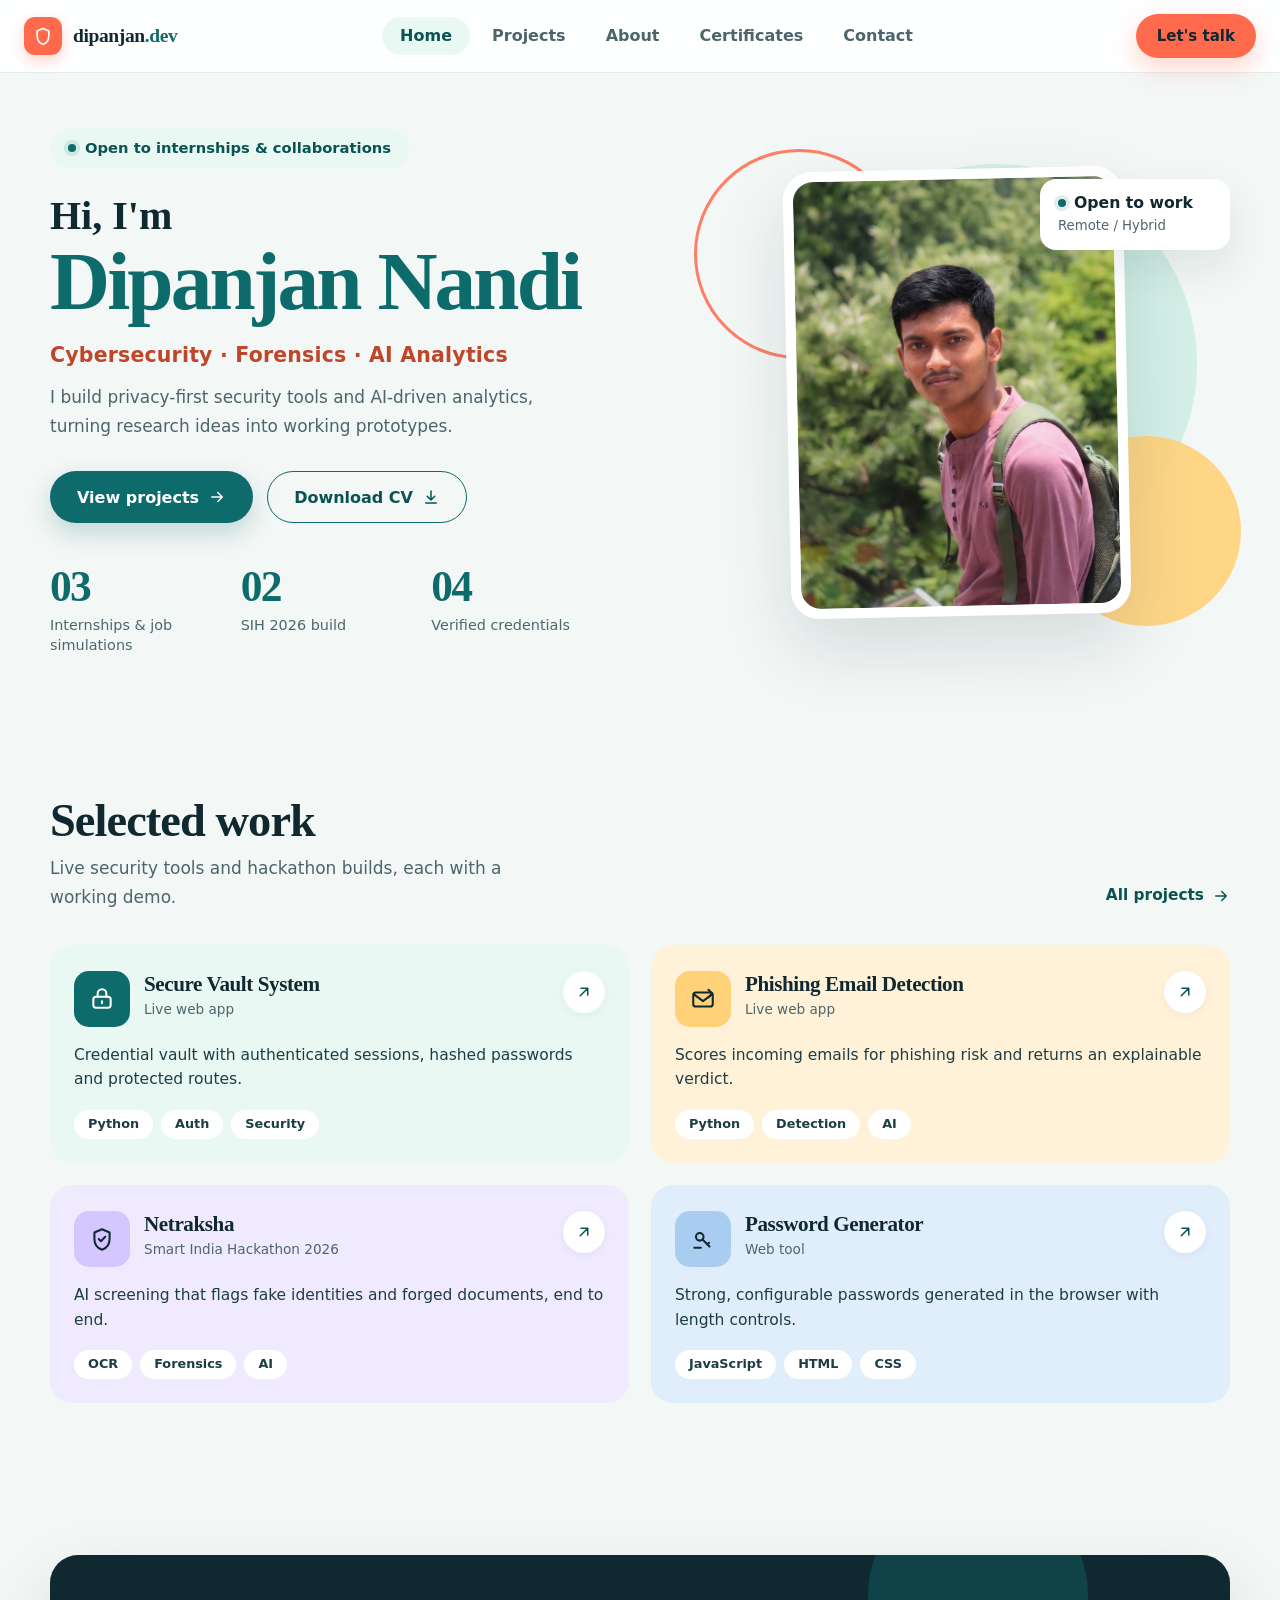
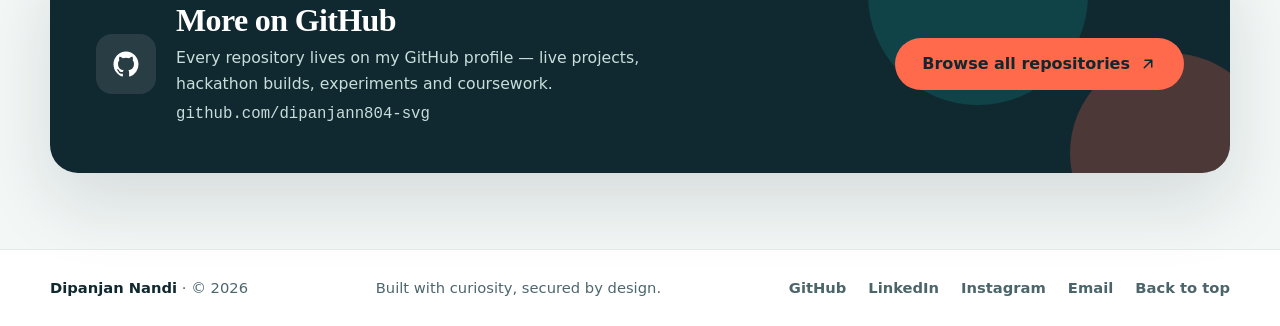
==== commit d954aecc: "Initial commit" ====
--- a/index.html
+++ b/index.html
@@ -78,7 +78,8 @@
     },
     "sameAs": [
       "https://github.com/dipanjann804-svg",
-      "https://www.linkedin.com/in/dipanjan-nandi-754028374"
+      "https://www.linkedin.com/in/dipanjan-nandi-754028374",
+      "https://www.instagram.com/nandi_spi05/"
     ],
     "knowsLanguage": ["English", "Bengali", "Hindi"],
     "knowsAbout": [
@@ -156,7 +157,7 @@
               <dd>Internships &amp; job simulations</dd>
             </div>
             <div>
-              <dt>01</dt>
+              <dt>02</dt>
               <dd>SIH 2026 build</dd>
             </div>
             <div>
@@ -180,16 +181,6 @@
             <p class="float-card__title"><span class="status-dot" aria-hidden="true"></span>Open to work</p>
             <p class="float-card__meta">Remote / Hybrid</p>
           </div>
-
-          <div class="float-card float-card--work">
-            <p class="float-card__title">
-              <span class="dot" aria-hidden="true"></span>
-              SIH 2026
-            </p>
-            <p class="float-card__meta">Netraksha · ThreatOptic</p>
-          </div>
-
-          <p class="code-chip" aria-hidden="true"><span>$</span> verify --identity</p>
         </div>
       </div>
     </section>
@@ -328,6 +319,7 @@
       <div class="footer-links">
         <a href="https://github.com/dipanjann804-svg" target="_blank" rel="noopener noreferrer">GitHub</a>
         <a href="https://www.linkedin.com/in/dipanjan-nandi-754028374" target="_blank" rel="noopener noreferrer">LinkedIn</a>
+        <a href="https://www.instagram.com/nandi_spi05/" target="_blank" rel="noopener noreferrer">Instagram</a>
         <a href="mailto:dipanjann804@gmail.com">Email</a>
         <a href="#main">Back to top</a>
       </div>
--- a/css/styles.css
+++ b/css/styles.css
@@ -748,12 +748,6 @@
   min-width: 190px;
 }
 
-.float-card--work {
-  bottom: 12%;
-  left: -4%;
-  min-width: 216px;
-}
-
 .float-card__title {
   display: flex;
   align-items: center;
@@ -770,26 +764,6 @@
   color: var(--muted);
   font-size: 0.83rem;
   line-height: 1.4;
-}
-
-.code-chip {
-  position: absolute;
-  right: 2%;
-  bottom: 30%;
-  z-index: 3;
-  padding: 13px 18px;
-  border-radius: 14px;
-  background: var(--ink);
-  box-shadow: var(--shadow);
-  color: #eaf7f4;
-  font-family: "Consolas", "Cascadia Code", monospace;
-  font-size: 0.82rem;
-  line-height: 1.3;
-  white-space: nowrap;
-}
-
-.code-chip span {
-  color: var(--mint);
 }
 
 /* --------------------------------------------------------------------------
@@ -916,7 +890,7 @@
     background-color 0.2s var(--ease);
 }
 
-.p-card__go:hover {
+a.p-card__go:hover {
   background: var(--teal);
   color: #fff;
   transform: translate(1px, -1px);
@@ -939,6 +913,58 @@
   flex-wrap: wrap;
   gap: 8px;
   margin-top: auto;
+}
+
+.p-card__links {
+  display: flex;
+  flex-wrap: wrap;
+  gap: 10px;
+  margin-top: 20px;
+  padding-top: 18px;
+  border-top: 1px solid rgba(16, 40, 47, 0.1);
+}
+
+.p-card__link {
+  display: inline-flex;
+  align-items: center;
+  gap: 7px;
+  padding: 9px 17px;
+  border: 1px solid var(--teal);
+  border-radius: 999px;
+  background: var(--teal);
+  color: #fff;
+  font-family: var(--font-sans);
+  font-size: 0.87rem;
+  font-weight: 700;
+  line-height: 1.3;
+  text-decoration: none;
+  transition:
+    background-color 0.2s var(--ease),
+    border-color 0.2s var(--ease),
+    color 0.2s var(--ease);
+}
+
+.p-card__link svg {
+  width: 15px;
+  height: 15px;
+}
+
+.p-card__link:hover {
+  background: var(--teal-deep);
+  border-color: var(--teal-deep);
+  color: #fff;
+}
+
+.p-card__link--outline {
+  background: transparent;
+  border-color: var(--border-strong);
+  color: var(--teal-deep);
+}
+
+.p-card__link--outline:hover {
+  background: var(--surface);
+  border-color: var(--teal);
+  color: var(--teal-deep);
 }
 
 /* --------------------------------------------------------------------------
@@ -1005,13 +1031,6 @@
   margin-bottom: 0;
 }
 
-.project-links-row {
-  display: flex;
-  flex-wrap: wrap;
-  gap: 12px;
-  margin-top: 32px;
-}
-
 /* --------------------------------------------------------------------------
    Page intro (inner pages)
    -------------------------------------------------------------------------- */
@@ -1042,95 +1061,11 @@
 
 .about-grid {
   display: grid;
-  grid-template-columns: minmax(0, 0.78fr) minmax(0, 1.22fr);
-  gap: clamp(26px, 4vw, 48px);
-  align-items: start;
-}
-
-.about-photo {
-  position: relative;
-  padding: 18px;
-  border-radius: 34px;
-  background: linear-gradient(170deg, var(--lilac) 0%, #e7dcff 100%);
-  box-shadow: var(--shadow);
-}
-
-.about-photo::before {
-  position: absolute;
-  top: -14px;
-  right: 22px;
-  width: 88px;
-  height: 88px;
-  border-radius: 50%;
-  background: var(--butter);
-  content: "";
-  opacity: 0.9;
-}
-
-.about-photo::after {
-  position: absolute;
-  bottom: -12px;
-  left: -12px;
-  width: 96px;
-  height: 96px;
-  border-radius: 50%;
-  background: var(--mint);
-  content: "";
-  opacity: 0.85;
-}
-
-.about-photo__frame {
-  position: relative;
-  z-index: 1;
-  overflow: hidden;
-  border-radius: 24px;
-  background: var(--surface);
-  aspect-ratio: 4 / 5;
-}
-
-.about-photo__frame img {
-  width: 100%;
-  height: 100%;
-  object-fit: cover;
-}
-
-.about-photo__placeholder {
-  display: grid;
-  place-items: center;
-  width: 100%;
-  height: 100%;
-  background: linear-gradient(160deg, #fff, var(--lilac-tint));
-  color: #8d76cc;
-}
-
-.about-photo__placeholder svg {
-  width: 72px;
-  height: 72px;
-  opacity: 0.5;
-}
-
-.about-photo__tag {
-  position: relative;
-  z-index: 2;
-  display: inline-flex;
-  align-items: center;
-  gap: 10px;
-  margin: -26px 0 0 16px;
-  padding: 12px 22px;
-  border-radius: 999px;
-  background: var(--surface);
-  box-shadow: var(--shadow);
-  color: var(--ink);
-  font-family: var(--font-sans);
-  font-size: 0.95rem;
-  font-weight: 700;
-  line-height: 1.3;
-}
-
-.about-photo__tag svg {
-  width: 18px;
-  height: 18px;
-  color: var(--teal);
+  grid-template-columns: minmax(0, 1fr);
+}
+
+.about-main {
+  max-width: 780px;
 }
 
 .about-main h2 {
@@ -2012,19 +1947,6 @@
     grid-template-columns: minmax(0, 1fr) minmax(0, 0.85fr);
     gap: 32px;
   }
-
-  .float-card--work {
-    left: -8%;
-  }
-
-  .code-chip {
-    right: -2%;
-  }
-
-  .about-grid {
-    grid-template-columns: minmax(0, 0.85fr) minmax(0, 1.15fr);
-    gap: 32px;
-  }
 }
 
 @media (max-width: 940px) {
@@ -2101,18 +2023,6 @@
     right: 2%;
   }
 
-  .float-card--work {
-    left: 0;
-  }
-
-  .about-grid {
-    grid-template-columns: minmax(0, 1fr);
-  }
-
-  .about-photo {
-    max-width: 420px;
-  }
-
   .contact-grid {
     grid-template-columns: minmax(0, 1fr);
   }
@@ -2192,22 +2102,12 @@
     min-width: 0;
   }
 
-  .float-card--work {
-    bottom: 6%;
-    left: 0;
-    min-width: 0;
-  }
-
   .float-card__title {
     font-size: 0.9rem;
   }
 
   .float-card__meta {
     font-size: 0.78rem;
-  }
-
-  .code-chip {
-    display: none;
   }
 
   .card-grid,
@@ -2317,8 +2217,7 @@
     width: min(74%, 260px);
   }
 
-  .float-card--status,
-  .float-card--work {
+  .float-card--status {
     display: none;
   }
 }
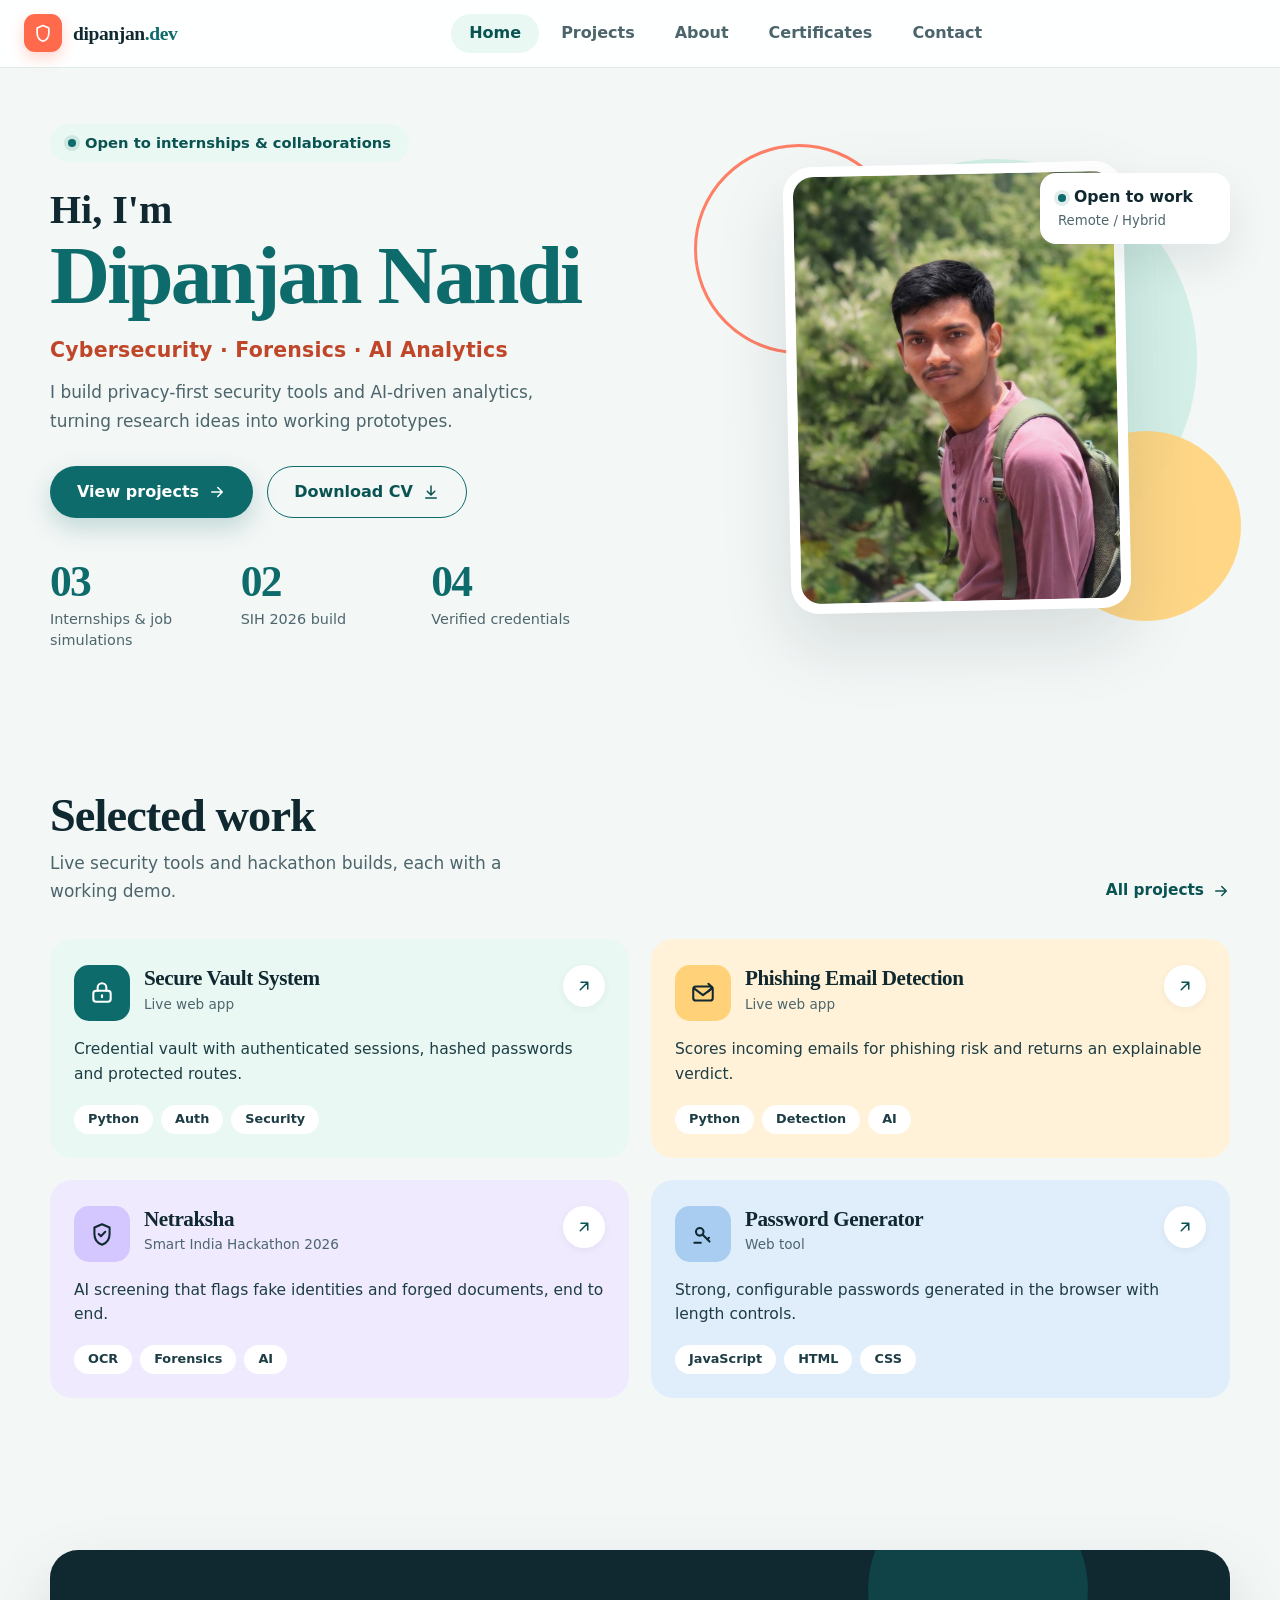
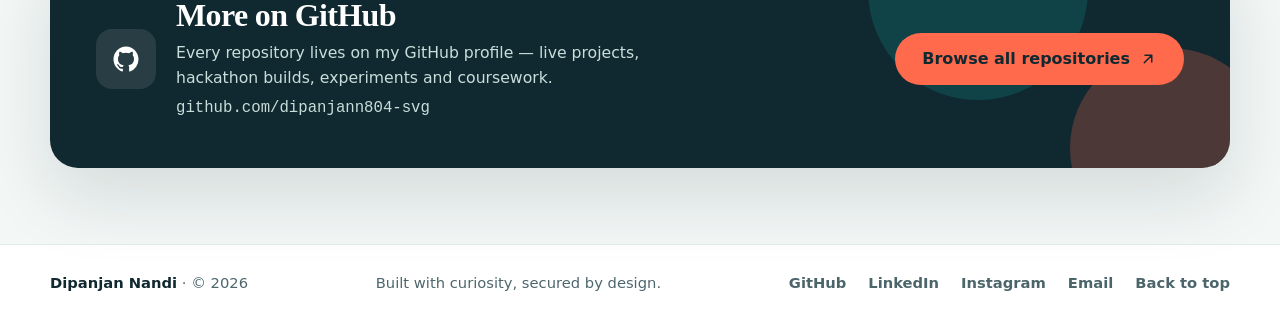
==== commit 6d91b5f2: "Initial commit" ====
--- a/index.html
+++ b/index.html
@@ -122,7 +122,6 @@
         </ul>
       </div>
 
-      <a class="btn btn--cta btn--small nav__cta" href="contact.html">Let's talk</a>
     </nav>
   </header>
 
--- a/css/styles.css
+++ b/css/styles.css
@@ -279,10 +279,6 @@
   background: var(--mint-tint);
   color: var(--teal-deep);
   font-weight: 700;
-}
-
-.nav__cta {
-  flex: none;
 }
 
 .nav__toggle {
@@ -1065,7 +1061,7 @@
 }
 
 .about-main {
-  max-width: 780px;
+  max-width: none;
 }
 
 .about-main h2 {
@@ -1075,6 +1071,7 @@
 }
 
 .about-lead {
+  max-width: 92ch;
   margin: 0 0 34px;
   font-size: 1.06rem;
   line-height: 1.72;
@@ -1189,7 +1186,7 @@
   text-transform: uppercase;
 }
 
-.timeline h3 {
+.timeline h4 {
   margin: 0 0 2px;
   font-family: var(--font-sans);
   font-size: 1.05rem;
@@ -1938,6 +1935,52 @@
   }
 }
 
+/* Wide screens: two-up skill groups and CV-style experience rows */
+@media (min-width: 1100px) {
+  .skills-block {
+    display: grid;
+    grid-template-columns: repeat(2, minmax(0, 1fr));
+    column-gap: clamp(36px, 4vw, 64px);
+    align-items: start;
+  }
+
+  .skills-block > .block-title {
+    grid-column: 1 / -1;
+  }
+
+  .skills-block .skill-group {
+    padding: 15px 0;
+  }
+
+  .skills-block .skill-group:nth-last-child(-n + 2) {
+    border-bottom: 0;
+    padding-bottom: 0;
+  }
+
+  .timeline {
+    gap: 30px;
+  }
+
+  .timeline__item {
+    display: grid;
+    grid-template-columns: minmax(0, 0.82fr) minmax(0, 1.18fr);
+    column-gap: clamp(30px, 4vw, 56px);
+    align-items: start;
+  }
+
+  .timeline__date,
+  .timeline__item h4,
+  .timeline__org {
+    grid-column: 1;
+  }
+
+  .timeline__copy {
+    grid-row: 1 / span 3;
+    grid-column: 2;
+    margin-top: 0;
+  }
+}
+
 /* --------------------------------------------------------------------------
    Responsive
    -------------------------------------------------------------------------- */
@@ -1956,10 +1999,6 @@
 
   .nav__toggle {
     display: grid;
-  }
-
-  .nav__cta {
-    display: none;
   }
 
   .nav__panel {
